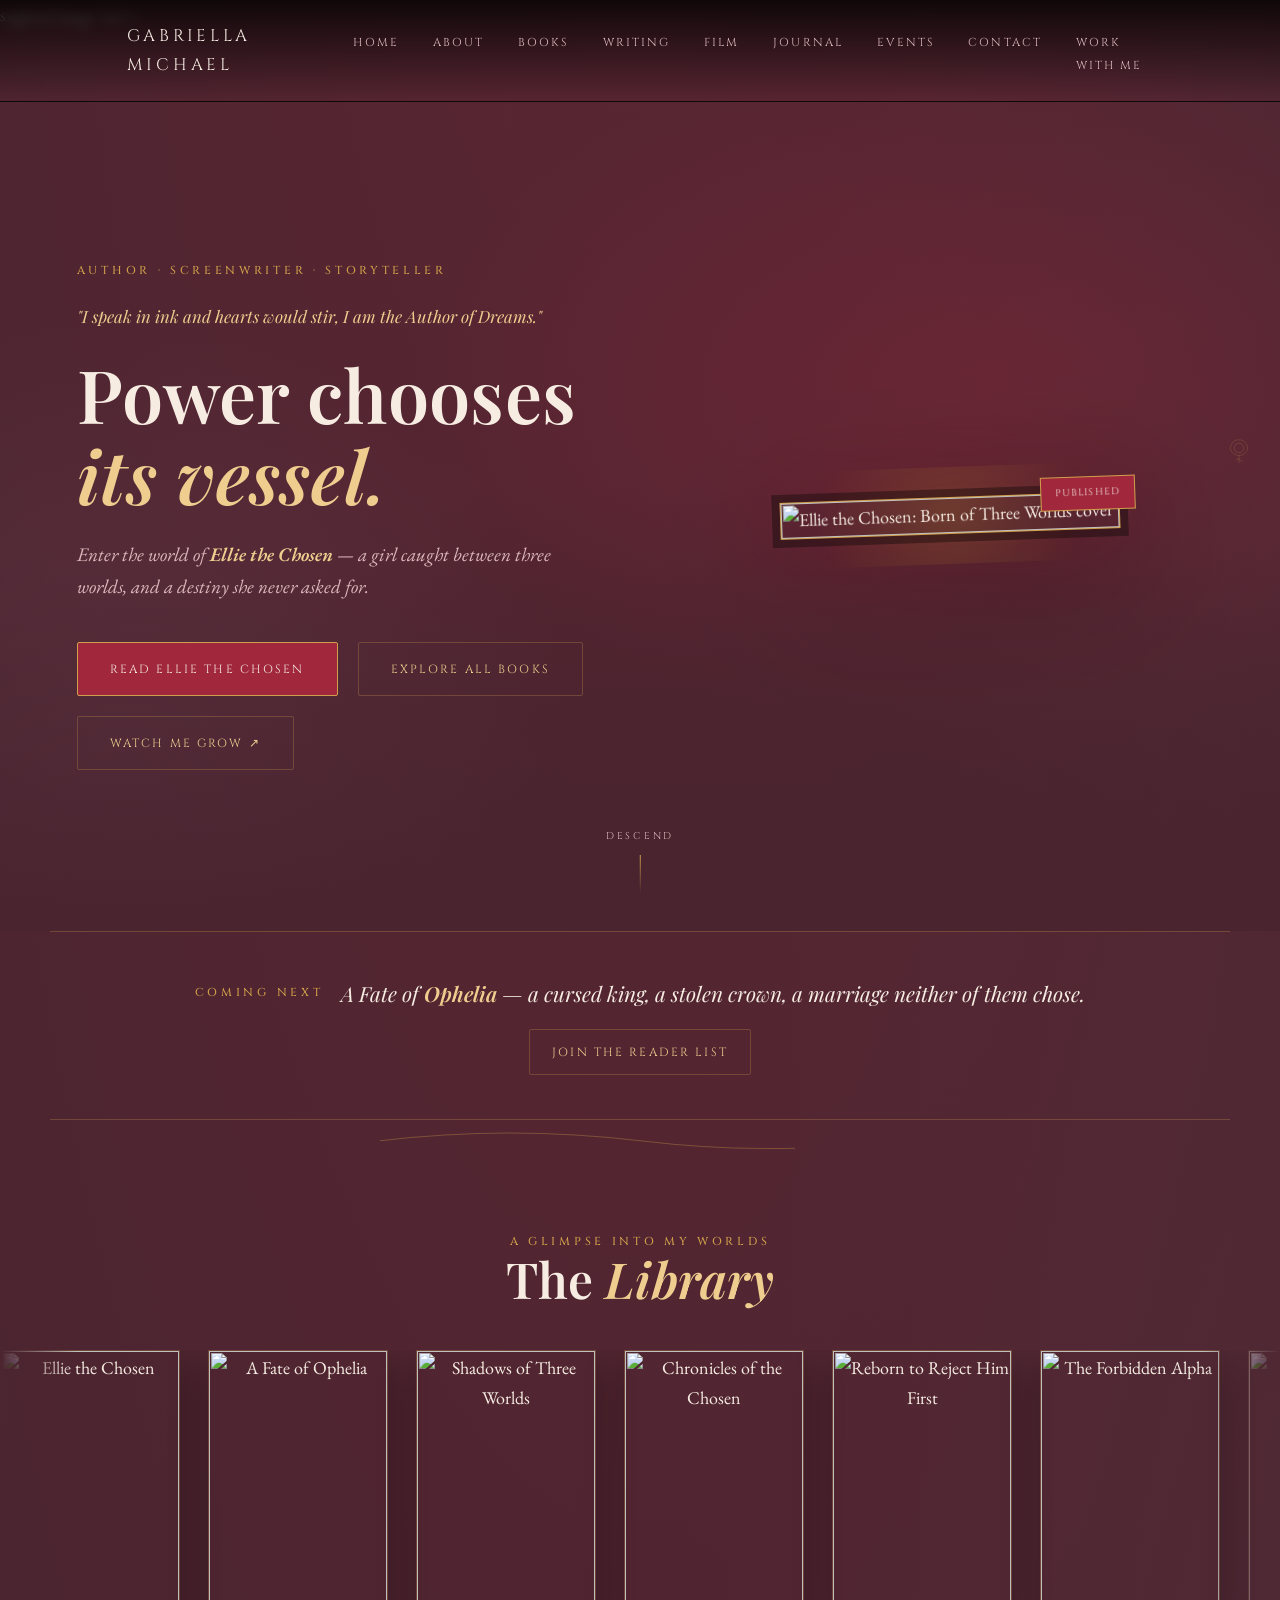
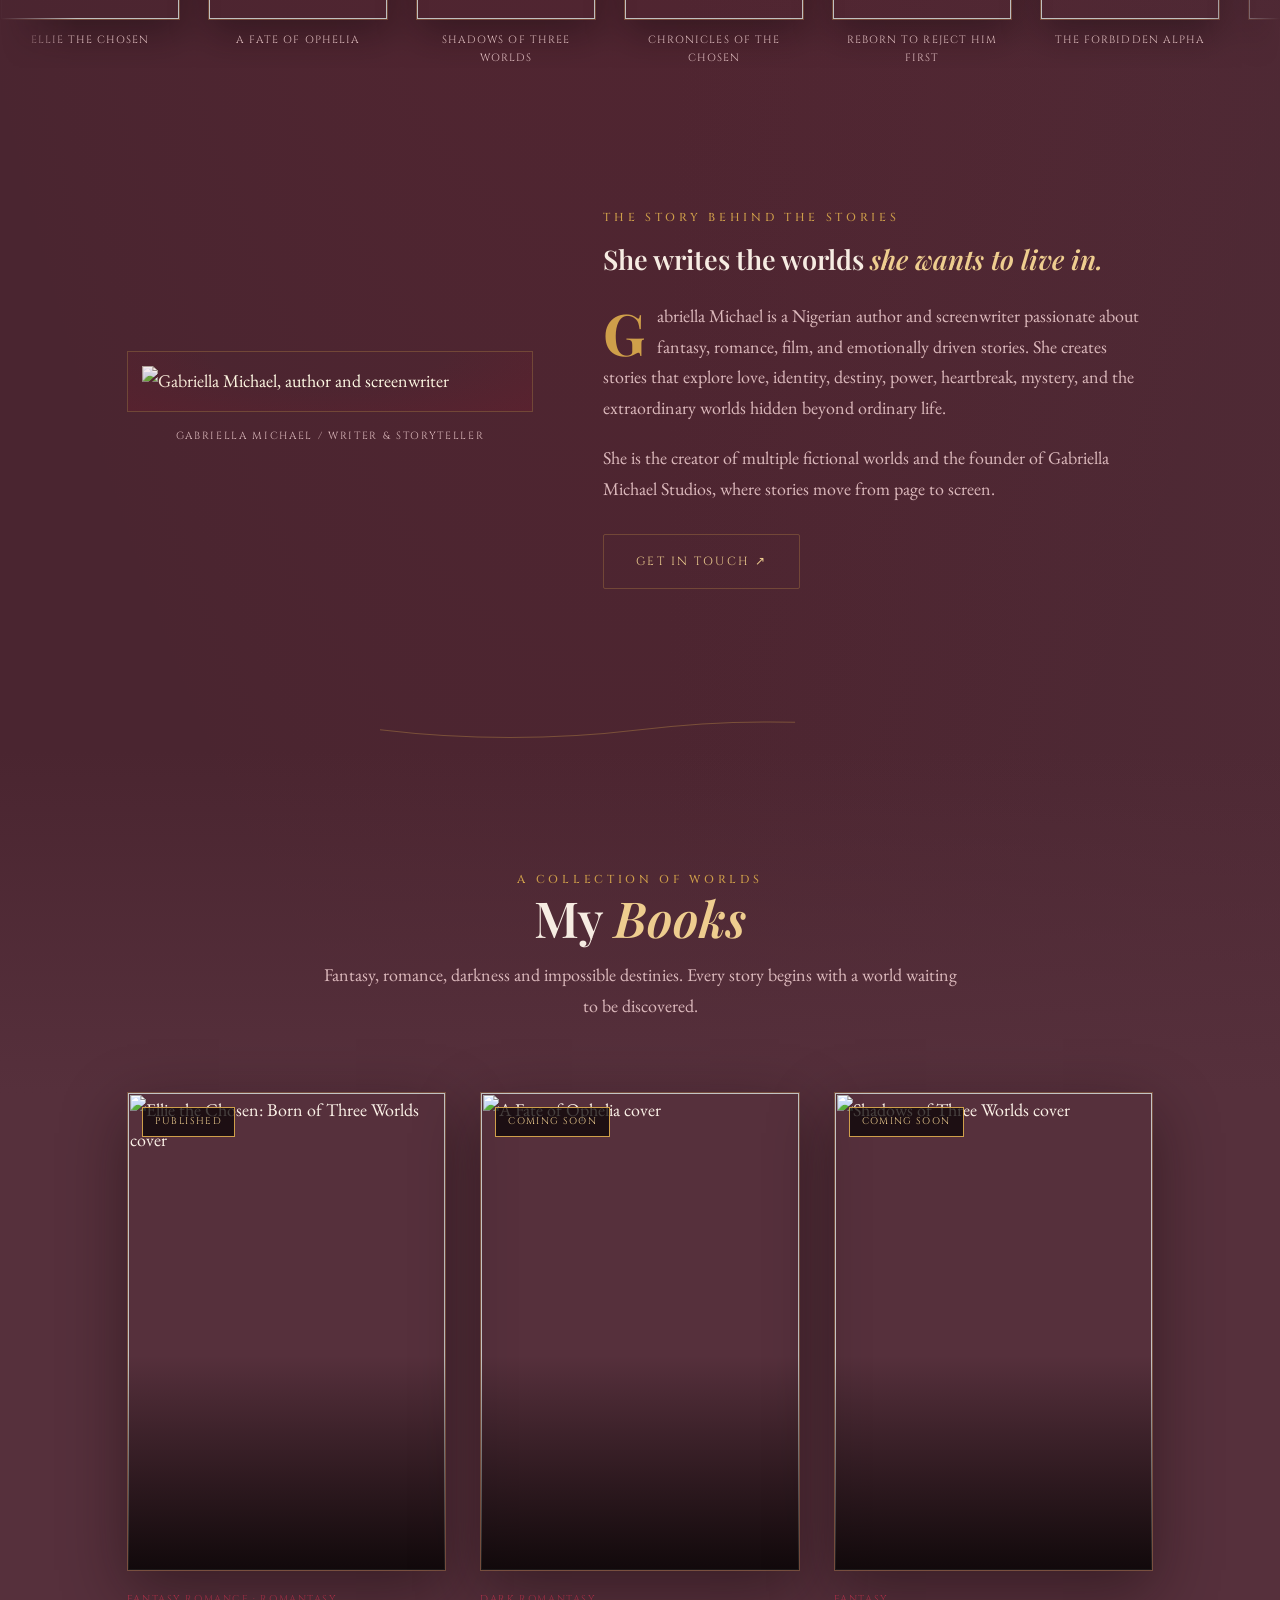
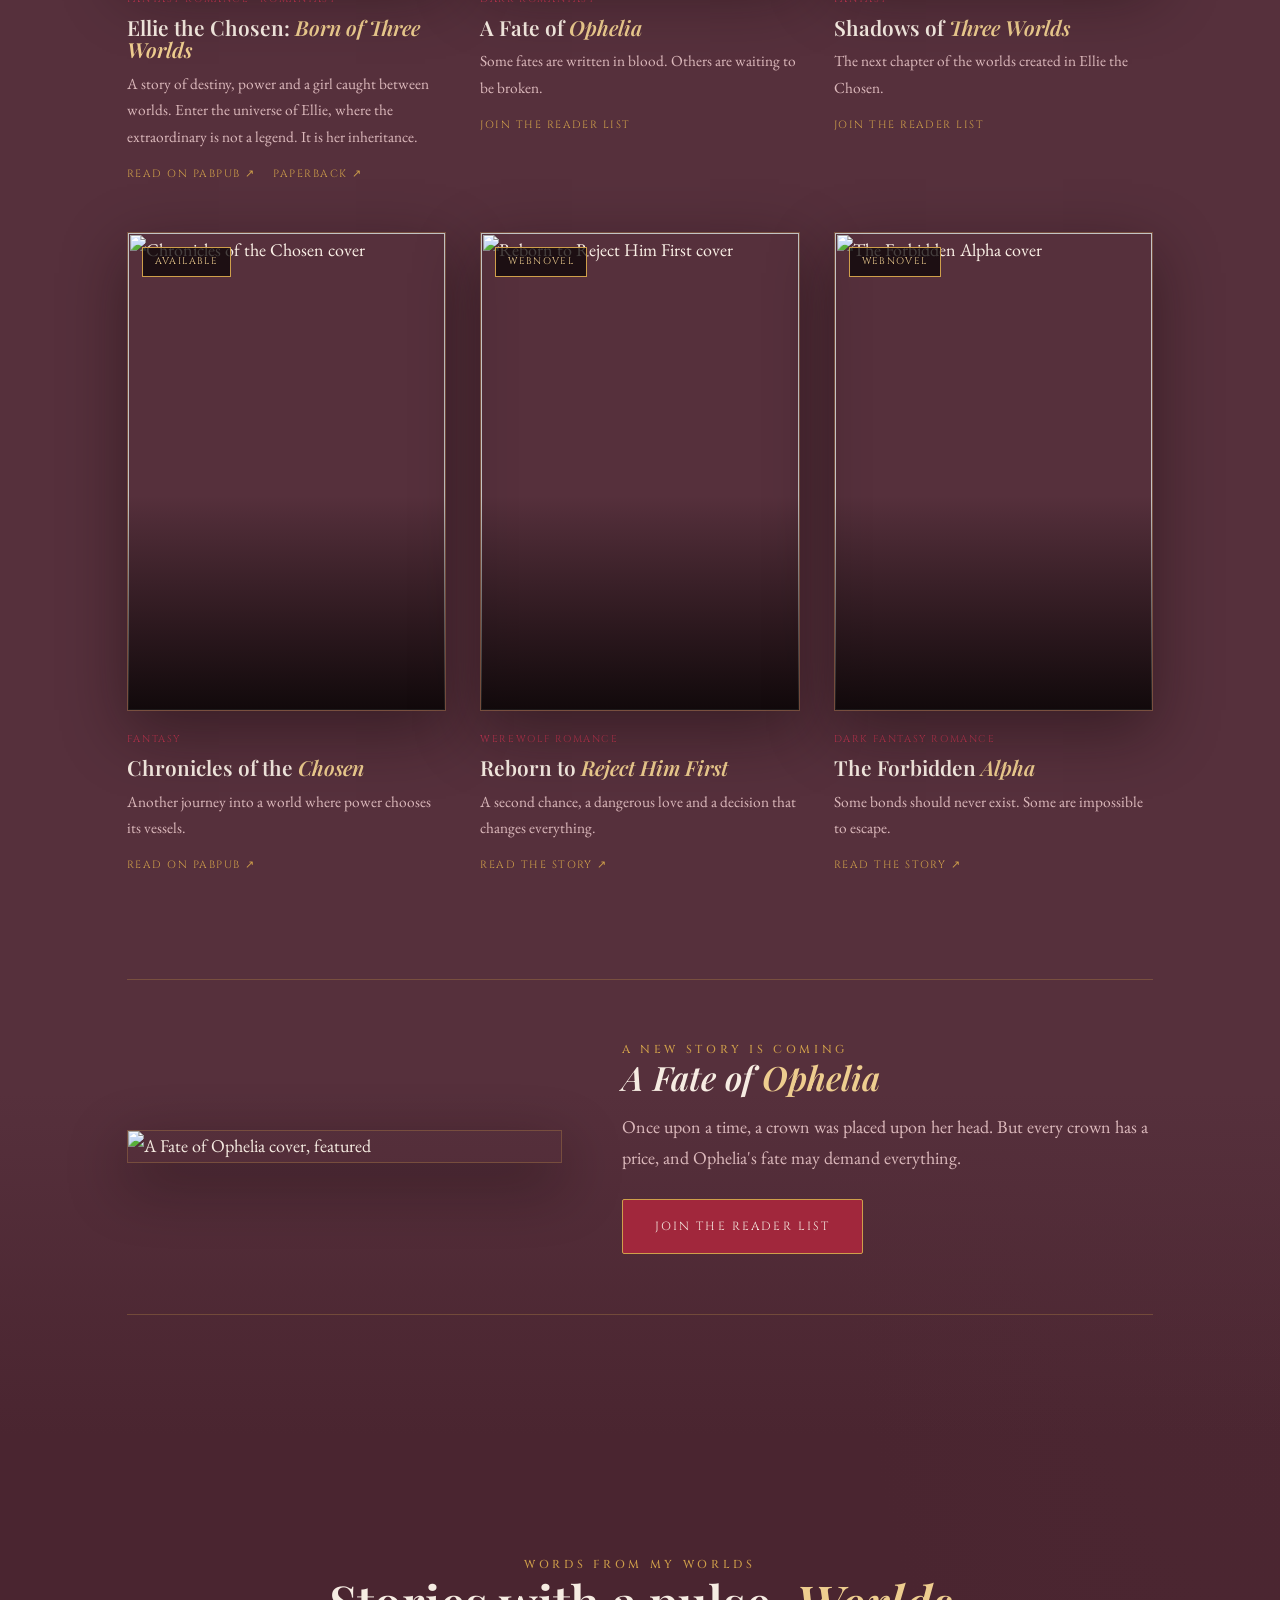
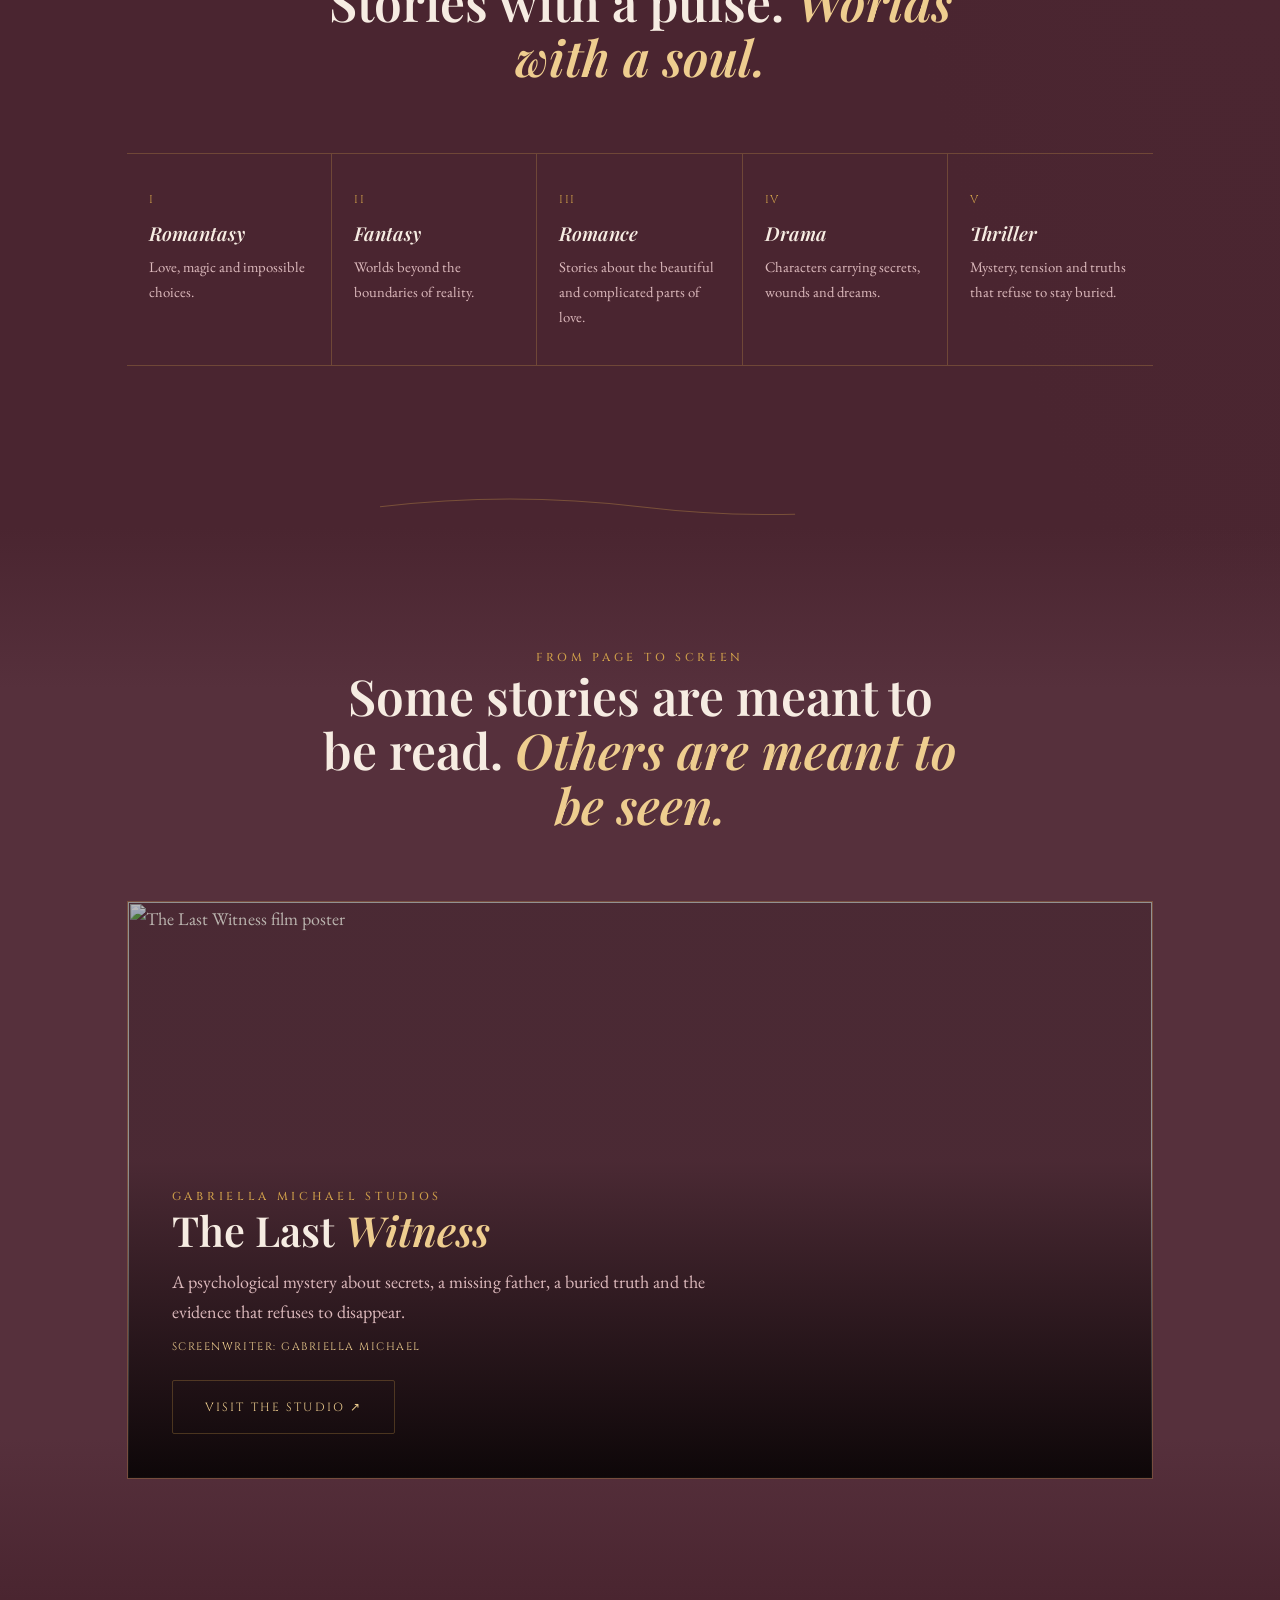
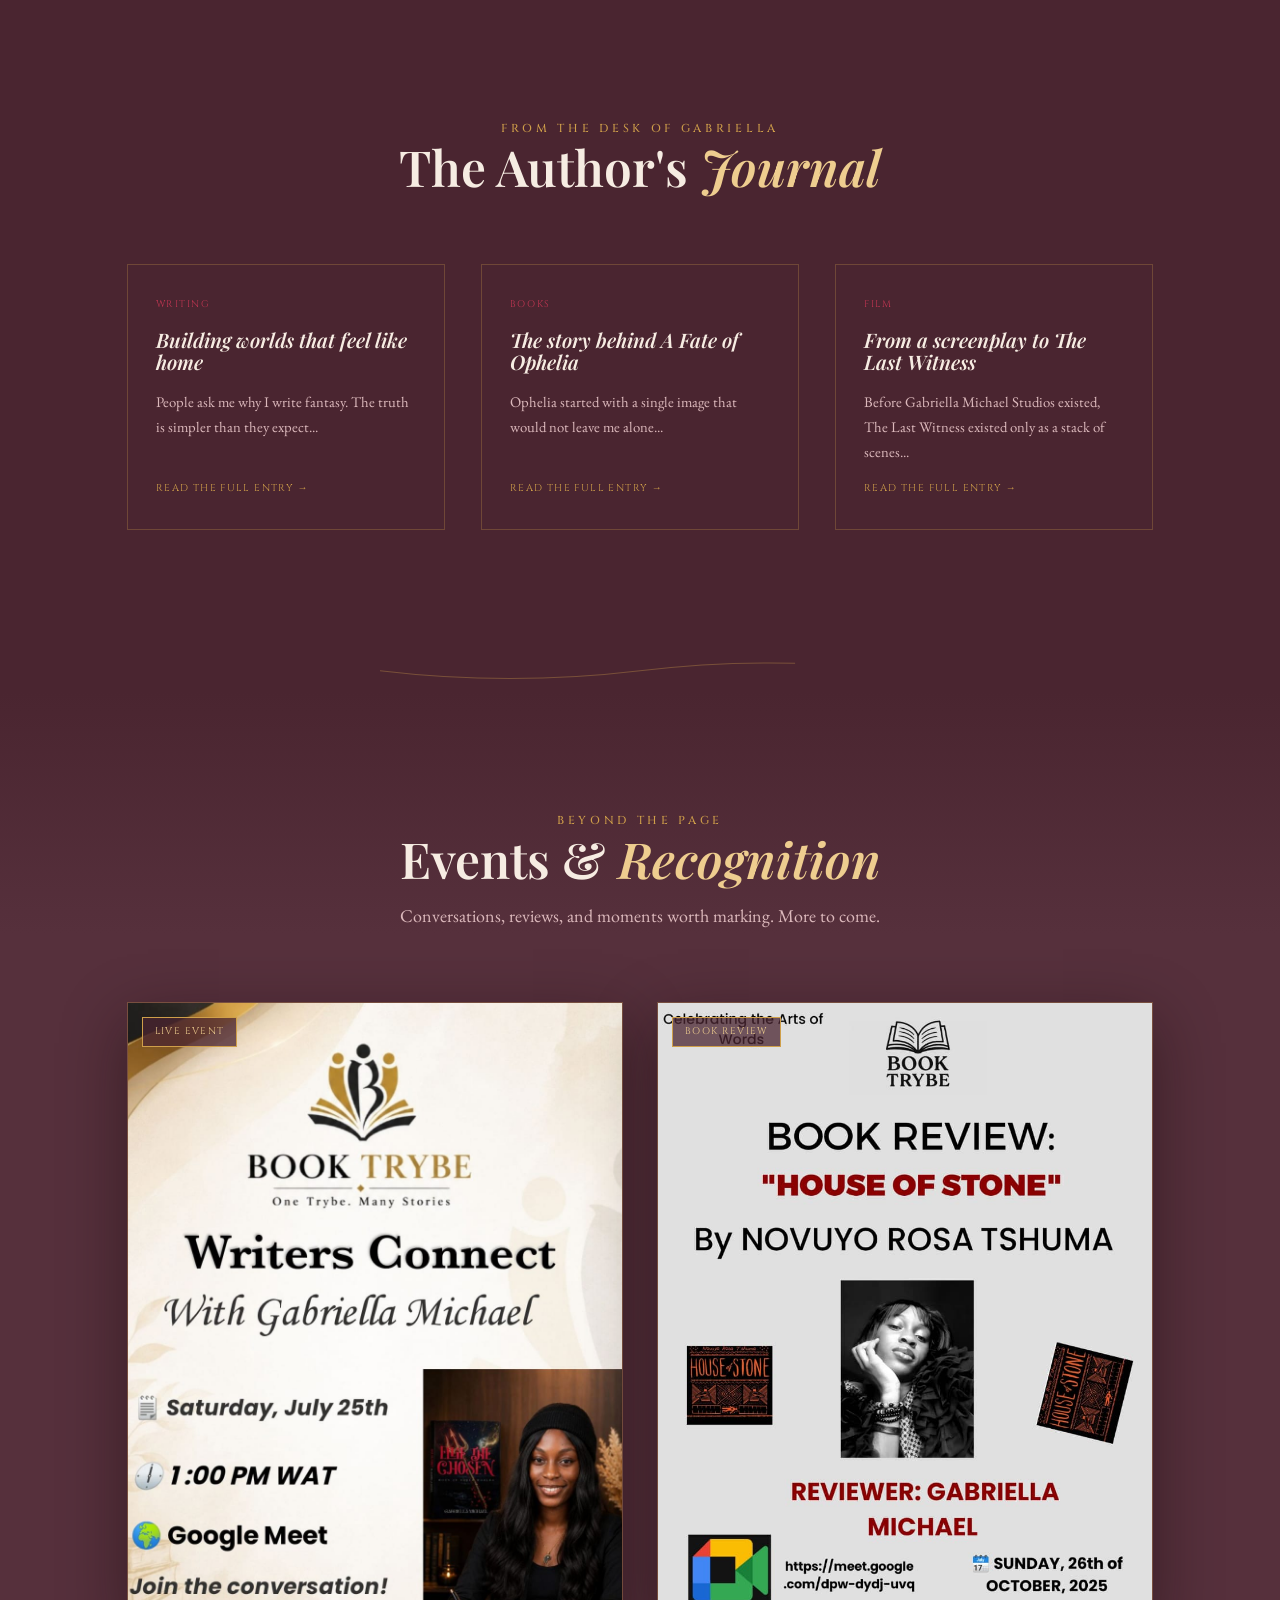
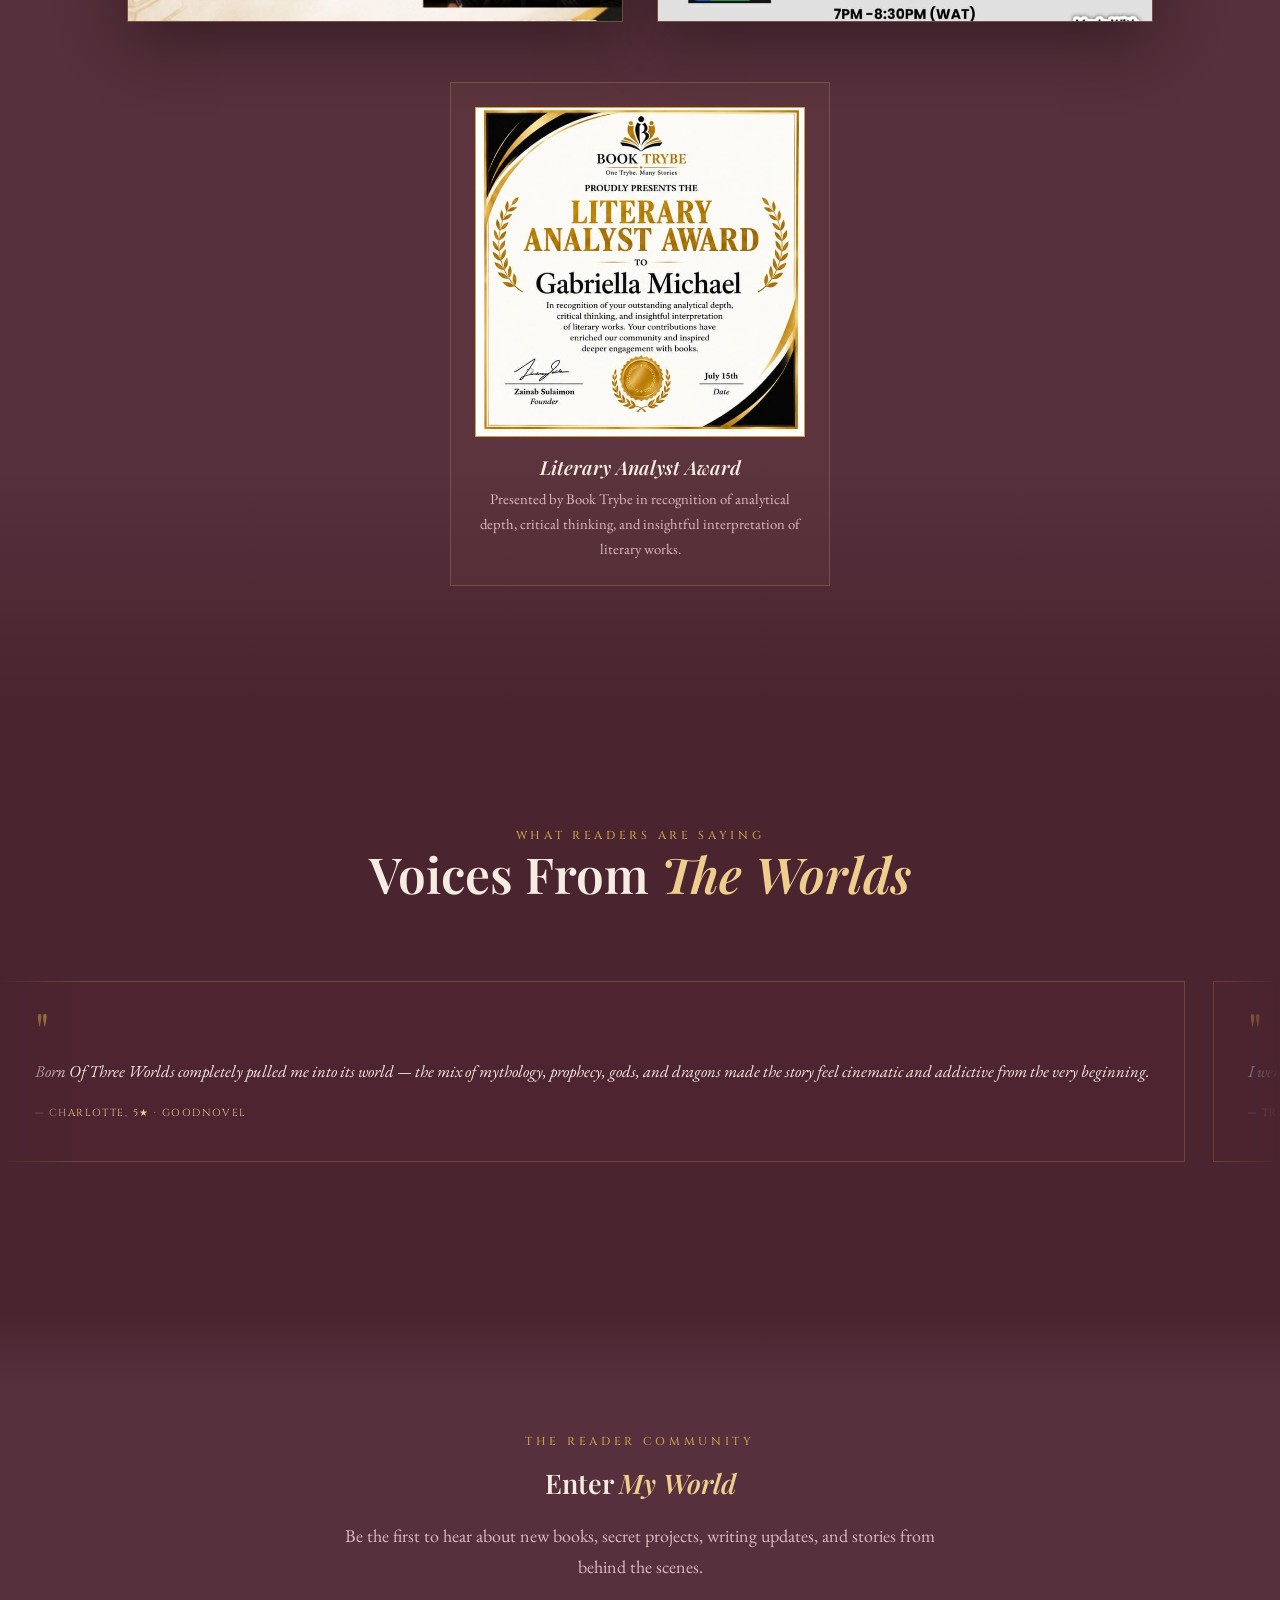
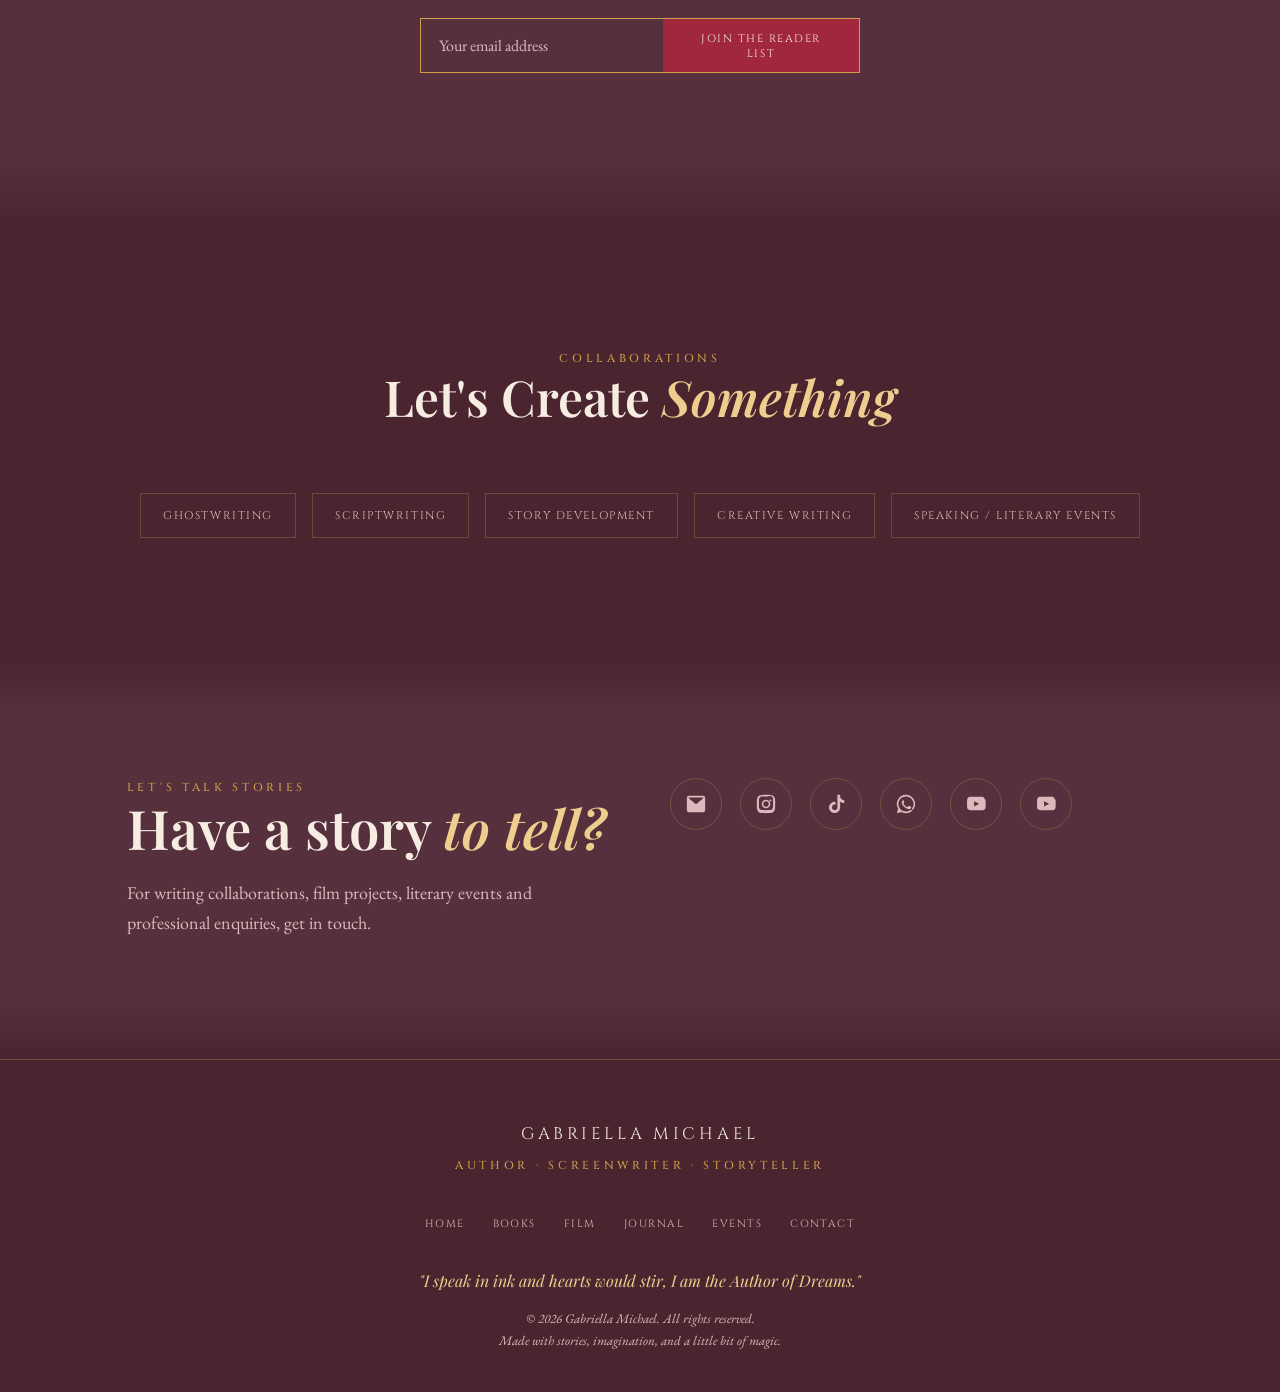
==== index.html @ 628e01da "Update index.html" ====
svghtml lang="en">
<head>
<meta charset="UTF-8">
<meta name="viewport" content="width=device-width, initial-scale=1.0">
<meta name="description" content="Official website of Gabriella Michael, author, screenwriter and storyteller.">
<title>Gabriella Michael | Author • Screenwriter • Storyteller</title>
<link rel="preconnect" href="https://fonts.googleapis.com">
<link rel="preconnect" href="https://fonts.gstatic.com" crossorigin>
<link href="https://fonts.googleapis.com/css2?family=Playfair+Display:ital,wght@0,500;0,600;0,700;1,500;1,600;1,700&family=Cinzel:wght@400;500;600&family=EB+Garamond:ital,wght@0,400;0,500;1,400&display=swap" rel="stylesheet">
<style>
  :root{
    --ink:#4a2530;
    --wine-deep:#56303c;
    --wine:#63394a;
    --blood:#a1273c;
    --blood-bright:#c23652;
    --gold:#cf9f4a;
    --gold-light:#eecd8f;
    --bone:#f6ece2;
    --bone-dim:#dcb9bc;
    --line: rgba(207,159,74,0.28);
    --shadow: 0 20px 60px rgba(20,8,12,0.45);
  }

  *{margin:0;padding:0;box-sizing:border-box;}

  html{scroll-behavior:smooth;}

  @media (prefers-reduced-motion: reduce){
    html{scroll-behavior:auto;}
    *{animation-duration:0.001ms !important; animation-iteration-count:1 !important; transition-duration:0.001ms !important;}
  }

  body{
    background:
      radial-gradient(ellipse 120% 60% at 50% -10%, rgba(161,39,60,0.22), transparent 60%),
      radial-gradient(ellipse 80% 50% at 100% 20%, rgba(86,48,60,0.4), transparent 60%),
      var(--ink);
    color:var(--bone);
    font-family:'EB Garamond', serif;
    font-size:18px;
    line-height:1.7;
    overflow-x:hidden;
  }

  ::selection{background:var(--blood); color:var(--bone);}

  a{color:inherit; text-decoration:none;}

  img{max-width:100%; display:block;}

  .eyebrow{
    font-family:'Cinzel', serif;
    font-size:0.72rem;
    letter-spacing:0.32em;
    text-transform:uppercase;
    color:var(--gold);
    font-weight:500;
  }

  h1,h2,h3{
    font-family:'Playfair Display', serif;
    font-weight:600;
    line-height:1.1;
    color:var(--bone);
  }

  em{
    font-style:italic;
    color:var(--gold-light);
    font-weight:600;
  }

  .container{
    max-width:1180px;
    margin:0 auto;
    padding:0 6vw;
  }

  a:focus-visible, button:focus-visible{
    outline:2px solid var(--gold-light);
    outline-offset:4px;
  }

  /* ---------- BLEEDING ROSE PROGRESS MARKER ---------- */
  .rose-marker{
    position:fixed;
    top:50%;
    right:24px;
    transform:translateY(-50%);
    width:34px;
    height:34px;
    z-index:200;
    pointer-events:none;
  }
  @media (max-width:768px){ .rose-marker{ right:12px; width:26px; height:26px; } }

  .rose-marker svg{ width:100%; height:100%; overflow:visible; }
  .rose-outline{ fill:none; stroke:var(--gold); stroke-width:1.1; opacity:0.55; }
  .rose-fill{
    fill:var(--blood-bright);
    clip-path: inset(100% 0 0 0);
    transition: clip-path 0.05s linear;
  }

  /* ---------- NAV ---------- */
  header{
    position:fixed; top:0; left:0; right:0; z-index:100;
    background:linear-gradient(to bottom, rgba(10,5,6,0.92), rgba(10,5,6,0));
    backdrop-filter:blur(6px);
    padding:22px 0;
    border-bottom:1px solid transparent;
    transition:border-color 0.4s ease, background 0.4s ease;
  }
  header.scrolled{
    background:rgba(10,5,6,0.88);
    border-bottom:1px solid var(--line);
  }
  nav{
    display:flex; align-items:center; justify-content:space-between;
    max-width:1180px; margin:0 auto; padding:0 6vw;
  }
  .brand{
    font-family:'Cinzel', serif;
    font-size:1.05rem;
    letter-spacing:0.22em;
    color:var(--bone);
  }
  .navlinks{ display:flex; gap:34px; list-style:none; }
  .navlinks a{
    font-family:'Cinzel', serif;
    font-size:0.72rem;
    letter-spacing:0.18em;
    text-transform:uppercase;
    color:var(--bone-dim);
    position:relative;
    padding-bottom:4px;
  }
  .navlinks a::after{
    content:'';
    position:absolute; left:0; bottom:0;
    width:0; height:1px; background:var(--gold);
    transition:width 0.35s ease;
  }
  .navlinks a:hover{ color:var(--gold-light); }
  .navlinks a:hover::after{ width:100%; }
  .navtoggle{ display:none; background:none; border:none; color:var(--gold); font-size:1.4rem; cursor:pointer; }

  @media (max-width:860px){
    .navlinks{
      position:fixed; top:0; right:0; height:100vh; width:min(78vw,320px);
      background:linear-gradient(160deg, var(--wine-deep), var(--ink));
      flex-direction:column; justify-content:center; gap:28px;
      padding:0 40px;
      transform:translateX(100%);
      transition:transform 0.45s cubic-bezier(.77,0,.18,1);
      border-left:1px solid var(--line);
    }
    .navlinks.open{ transform:translateX(0); }
    .navtoggle{ display:block; z-index:101; }
  }

  /* ---------- HERO (cinematic, book-led) ---------- */
  .hero{
    position:relative;
    min-height:100vh;
    display:flex; flex-direction:column; justify-content:center;
    padding:150px 6vw 80px;
    overflow:hidden;
  }
  .hero::before{
    content:'';
    position:absolute; inset:0; z-index:0;
    background:
      radial-gradient(ellipse 70% 60% at 78% 40%, rgba(161,39,60,0.28), transparent 65%),
      radial-gradient(ellipse 50% 70% at 10% 80%, rgba(99,57,74,0.5), transparent 70%),
      radial-gradient(ellipse 90% 50% at 50% 100%, rgba(58,30,38,0.55), transparent);
  }
  .hero::after{
    /* mist layer */
    content:'';
    position:absolute; left:0; right:0; bottom:0; height:40%; z-index:1;
    background:linear-gradient(to top, var(--ink), transparent);
    pointer-events:none;
  }
  .hero-grid{
    position:relative; z-index:2;
    max-width:1180px; margin:0 auto; width:100%;
    display:grid; grid-template-columns:1.05fr 0.95fr;
    align-items:center; gap:60px;
  }
  @media (max-width:960px){
    .hero-grid{ grid-template-columns:1fr; text-align:center; gap:44px; }
    .hero-cover-wrap{ order:-1; }
  }
  .hero-copy .eyebrow{ display:block; margin-bottom:22px; }
  .hero-copy h1{
    font-size:clamp(2.6rem, 6vw, 4.6rem);
    letter-spacing:0.005em;
    margin-bottom:24px;
  }
  .hero-line{
    font-family:'EB Garamond', serif;
    font-style:italic;
    color:var(--bone-dim);
    font-size:1.2rem;
    margin:0 0 38px;
    max-width:480px;
  }
  @media (max-width:960px){ .hero-line{ margin:0 auto 38px; } }
  .hero-ctas{ display:flex; gap:20px; flex-wrap:wrap; }
  @media (max-width:960px){ .hero-ctas{ justify-content:center; } }

  .credibility-bar{
    position:relative; z-index:2;
    display:flex; gap:14px; align-items:center; flex-wrap:wrap;
    margin-bottom:34px;
  }
  .cred-pill{
    font-family:'Cinzel', serif; font-size:0.64rem; letter-spacing:0.14em; text-transform:uppercase;
    color:var(--gold-light);
    border:1px solid var(--line);
    padding:8px 16px;
    background:rgba(140,20,40,0.08);
  }

  .hero-cover-wrap{
    position:relative; z-index:2;
    display:flex; justify-content:center;
  }
  .hero-cover{
    position:relative;
    width:min(340px, 70vw);
    transform:rotate(-2deg);
    filter:drop-shadow(0 40px 70px rgba(0,0,0,0.65));
  }
  .hero-cover img{
    width:100%; border:1px solid var(--gold);
    box-shadow:0 0 0 8px rgba(10,5,6,0.4), 0 0 80px rgba(140,20,40,0.35);
  }
  .hero-cover::before{
    content:'';
    position:absolute; inset:-30px;
    background:radial-gradient(circle, rgba(201,162,39,0.18), transparent 65%);
    z-index:-1;
  }
  .hero-cover-tag{
    position:absolute; top:-16px; right:-16px;
    background:var(--blood);
    border:1px solid var(--gold);
    color:var(--bone);
    font-family:'Cinzel',serif; font-size:0.6rem; letter-spacing:0.12em; text-transform:uppercase;
    padding:8px 14px;
  }

  .btn{
    display:inline-flex; align-items:center; gap:10px;
    font-family:'Cinzel', serif;
    font-size:0.74rem;
    letter-spacing:0.18em;
    text-transform:uppercase;
    padding:16px 32px;
    border-radius:2px;
    position:relative;
    transition:transform 0.3s ease, box-shadow 0.3s ease;
  }
  .btn-seal{
    background:var(--blood);
    color:var(--bone);
    border:1px solid var(--gold);
    box-shadow:0 0 0 0 rgba(201,162,39,0);
  }
  .btn-seal:hover{
    transform:translateY(-2px);
    box-shadow:0 10px 30px rgba(140,20,40,0.5), 0 0 0 1px var(--gold-light);
  }
  .btn-ghost{
    background:transparent;
    color:var(--gold-light);
    border:1px solid var(--line);
  }
  .btn-ghost:hover{
    border-color:var(--gold);
    background:rgba(201,162,39,0.06);
    transform:translateY(-2px);
  }

  .scroll-cue{
    position:absolute; bottom:38px; left:50%; transform:translateX(-50%);
    display:flex; flex-direction:column; align-items:center; gap:10px;
    font-family:'Cinzel',serif; font-size:0.62rem; letter-spacing:0.28em;
    color:var(--bone-dim); text-transform:uppercase;
    z-index:2;
  }
  .scroll-cue .stem{
    width:1px; height:38px;
    background:linear-gradient(to bottom, var(--gold), transparent);
    animation:driploop 2.6s ease-in-out infinite;
  }
  @keyframes driploop{
    0%,100%{ transform:scaleY(1); opacity:0.7;}
    50%{ transform:scaleY(0.6); opacity:1;}
  }

  /* ---------- THORN DIVIDER ---------- */
  .thorn-divider{
    display:flex; align-items:center; justify-content:center;
    padding:0;
    margin: 0 auto;
    max-width:520px;
  }
  .thorn-divider svg{
    width:100%; height:auto;
    stroke:var(--gold);
    fill:none;
    stroke-width:1;
    opacity:0.35;
  }
  .thorn-divider .vine{
    stroke-dasharray:400;
    stroke-dashoffset:400;
    transition:stroke-dashoffset 1.4s ease;
  }
  .thorn-divider.revealed .vine{ stroke-dashoffset:0; }

  /* ---------- SECTION SCAFFOLD ---------- */
  section{ position:relative; padding:120px 0; }
  .section-alt{
    background:linear-gradient(180deg, transparent, var(--wine-deep) 15%, var(--wine-deep) 85%, transparent);
  }
  .section-head{ text-align:center; max-width:640px; margin:0 auto 70px; }
  .section-head .eyebrow{ margin-bottom:18px; }
  .section-head h2{ font-size:clamp(2.1rem, 4.4vw, 3.1rem); }

  .reveal{
    opacity:0; transform:translateY(28px);
    transition:opacity 0.9s ease, transform 0.9s ease;
  }
  .reveal.in{ opacity:1; transform:translateY(0); }

  /* ---------- ABOUT ---------- */
  .about-grid{
    display:grid; grid-template-columns: 0.85fr 1.15fr; gap:70px; align-items:center;
  }
  @media (max-width:860px){ .about-grid{ grid-template-columns:1fr; gap:40px; } }
  .about-portrait{
    position:relative;
    border:1px solid var(--line);
    padding:14px;
  }
  .about-portrait img{ filter:sepia(0.18) saturate(1.05) contrast(1.05); }
  .about-portrait::after{
    content:'';
    position:absolute; inset:0;
    background:radial-gradient(ellipse at 50% 0%, transparent 40%, rgba(140,20,40,0.18));
    pointer-events:none;
  }
  .about-caption{
    font-family:'Cinzel', serif; font-size:0.65rem; letter-spacing:0.16em;
    color:var(--bone-dim); text-transform:uppercase; margin-top:16px; text-align:center;
  }
  .about-copy p{ margin-bottom:20px; color:var(--bone-dim); }
  .about-copy p:first-of-type::first-letter{
    font-family:'Playfair Display', serif;
    font-size:3.6rem; float:left; line-height:0.8; padding:8px 12px 0 0;
    color:var(--gold); font-weight:700;
  }
  .about-copy .cta-row{ margin-top:30px; }

  /* ---------- BOOKS ---------- */
  .books-grid{
    display:grid; grid-template-columns:repeat(3, 1fr); gap:44px 34px;
  }
  @media (max-width:920px){ .books-grid{ grid-template-columns:repeat(2,1fr); } }
  @media (max-width:600px){ .books-grid{ grid-template-columns:1fr; } }

  .book-card{
    position:relative;
    display:flex; flex-direction:column;
  }
  .book-cover{
    position:relative;
    aspect-ratio:2/3;
    overflow:hidden;
    border:1px solid var(--line);
    box-shadow:var(--shadow);
  }
  .book-cover img{
    width:100%; height:100%; object-fit:cover;
    transition:transform 0.7s ease, filter 0.7s ease;
    filter:saturate(0.95) contrast(1.05);
  }
  .book-card:hover .book-cover img{ transform:scale(1.06); filter:saturate(1.1) contrast(1.1); }
  .book-cover::before{
    content:'';
    position:absolute; inset:0;
    background:linear-gradient(180deg, rgba(10,5,6,0) 55%, rgba(10,5,6,0.9));
    z-index:1;
  }
  .book-tag{
    position:absolute; top:14px; left:14px; z-index:2;
    font-family:'Cinzel', serif; font-size:0.6rem; letter-spacing:0.14em;
    text-transform:uppercase;
    padding:6px 12px;
    background:rgba(10,5,6,0.75);
    border:1px solid var(--gold);
    color:var(--gold-light);
  }
  .book-meta{ padding-top:20px; }
  .book-meta .genre{
    font-family:'Cinzel', serif; font-size:0.62rem; letter-spacing:0.16em;
    color:var(--blood-bright); text-transform:uppercase; margin-bottom:8px; display:block;
  }
  .book-meta h3{ font-size:1.3rem; margin-bottom:10px; }
  .book-meta p{ color:var(--bone-dim); font-size:0.96rem; margin-bottom:16px; }
  .book-links{ display:flex; gap:18px; flex-wrap:wrap; }
  .book-links a{
    font-family:'Cinzel', serif; font-size:0.66rem; letter-spacing:0.14em;
    text-transform:uppercase; color:var(--gold);
    border-bottom:1px solid transparent;
    padding-bottom:3px;
  }
  .book-links a:hover{ border-color:var(--gold); color:var(--gold-light); }

  .featured-strip{
    margin-top:100px;
    display:grid; grid-template-columns:0.9fr 1.1fr; gap:60px; align-items:center;
    border-top:1px solid var(--line); border-bottom:1px solid var(--line);
    padding:60px 0;
  }
  @media (max-width:860px){ .featured-strip{ grid-template-columns:1fr; gap:34px; } }
  .featured-strip img{ border:1px solid var(--line); box-shadow:var(--shadow); }
  .featured-copy .eyebrow{ margin-bottom:16px; }
  .featured-copy h3{ font-size:2.1rem; margin-bottom:16px; font-style:italic; }
  .featured-copy p{ color:var(--bone-dim); margin-bottom:26px; }

  /* ---------- GENRES / WRITING ---------- */
  .genre-list{
    display:grid; grid-template-columns:repeat(5,1fr); gap:0;
    border-top:1px solid var(--line);
  }
  @media (max-width:920px){ .genre-list{ grid-template-columns:repeat(2,1fr);} }
  @media (max-width:560px){ .genre-list{ grid-template-columns:1fr;} }
  .genre-item{
    padding:36px 22px;
    border-right:1px solid var(--line);
    border-bottom:1px solid var(--line);
    transition:background 0.4s ease;
  }
  .genre-list .genre-item:last-child{ border-right:none; }
  .genre-item:hover{ background:rgba(140,20,40,0.09); }
  .genre-num{ font-family:'Cinzel',serif; color:var(--gold); font-size:0.7rem; letter-spacing:0.14em; margin-bottom:14px; display:block;}
  .genre-item h3{ font-size:1.2rem; margin-bottom:10px; font-style:italic; }
  .genre-item p{ color:var(--bone-dim); font-size:0.92rem; }

  /* ---------- FILM ---------- */
  .film-wrap{
    position:relative;
    border:1px solid var(--line);
    overflow:hidden;
  }
  .film-media{ position:relative; aspect-ratio:16/9; overflow:hidden; }
  .film-media img{ width:100%; height:100%; object-fit:cover; filter:grayscale(0.3) contrast(1.1) brightness(0.85); }
  .film-media::after{
    content:'';
    position:absolute; inset:0;
    background:linear-gradient(0deg, rgba(10,5,6,0.95), rgba(10,5,6,0.15) 55%);
  }
  .film-overlay{
    position:absolute; left:0; right:0; bottom:0; padding:44px;
    z-index:2;
  }
  .film-overlay .eyebrow{ margin-bottom:14px; }
  .film-overlay h3{ font-size:clamp(1.7rem,3.4vw,2.6rem); margin-bottom:14px; }
  .film-overlay p{ color:var(--bone-dim); max-width:560px; margin-bottom:10px; }
  .film-role{ font-family:'Cinzel',serif; font-size:0.68rem; letter-spacing:0.14em; color:var(--gold-light); text-transform:uppercase; margin-bottom:24px; display:block;}

  /* ---------- JOURNAL ---------- */
  .journal-grid{ display:grid; grid-template-columns:repeat(3,1fr); gap:36px; }
  @media (max-width:860px){ .journal-grid{ grid-template-columns:1fr; } }
  .journal-card{
    border:1px solid var(--line);
    padding:32px 28px;
    min-height:220px;
    display:flex; flex-direction:column; justify-content:space-between;
    transition:border-color 0.35s ease, background 0.35s ease;
  }
  .journal-card:hover{ border-color:var(--gold); background:rgba(201,162,39,0.04); }
  .journal-card .genre{ font-family:'Cinzel',serif; font-size:0.6rem; letter-spacing:0.16em; color:var(--blood-bright); text-transform:uppercase; }
  .journal-card h3{ font-size:1.25rem; margin:16px 0; font-style:italic; }
  .journal-status{ font-family:'Cinzel',serif; font-size:0.62rem; letter-spacing:0.14em; color:var(--bone-dim); text-transform:uppercase; }

  /* ---------- QUOTES ---------- */
  .quote-card{
    scroll-snap-align:start;
    min-width:min(420px,84vw);
    border:1px solid var(--line);
    padding:38px 34px;
    background:rgba(140,20,40,0.05);
  }
  .quote-mark{ font-family:'Playfair Display',serif; font-size:3rem; color:var(--gold); line-height:0.4; display:block; margin-bottom:18px; }
  .quote-card p{ font-style:italic; color:var(--bone); margin-bottom:20px; font-size:1.05rem; }
  .quote-source{ font-family:'Cinzel',serif; font-size:0.64rem; letter-spacing:0.14em; text-transform:uppercase; color:var(--gold-light); }

  /* ---------- JOURNAL MODAL ---------- */
  .journal-card{ cursor:pointer; text-align:left; }
  .journal-excerpt{ color:var(--bone-dim); font-size:0.92rem; margin-top:10px; }
  .journal-read{ font-family:'Cinzel',serif; font-size:0.62rem; letter-spacing:0.14em; color:var(--gold); text-transform:uppercase; margin-top:16px; display:inline-block; }

  .modal-overlay{
    position:fixed; inset:0; z-index:300;
    background:rgba(10,5,6,0.88);
    backdrop-filter:blur(4px);
    display:none;
    align-items:flex-start;
    justify-content:center;
    overflow-y:auto;
    padding:80px 6vw;
  }
  .modal-overlay.open{ display:flex; }
  .modal-box{
    background:var(--wine-deep);
    border:1px solid var(--gold);
    max-width:720px; width:100%;
    padding:50px 44px;
    position:relative;
    box-shadow:var(--shadow);
  }
  @media (max-width:600px){ .modal-box{ padding:40px 26px; } }
  .modal-close{
    position:absolute; top:20px; right:20px;
    background:none; border:1px solid var(--line); color:var(--gold-light);
    width:34px; height:34px; cursor:pointer; font-size:1.1rem;
    border-radius:50%;
  }
  .modal-close:hover{ border-color:var(--gold); }
  .modal-box h3{ font-size:1.9rem; margin:10px 0 20px; font-style:italic; }
  .modal-box p{ color:var(--bone-dim); margin-bottom:18px; }

  /* ---------- MARQUEE (books + quotes auto-scroll) ---------- */
  .marquee-wrap{
    overflow:hidden;
    position:relative;
    -webkit-mask-image: linear-gradient(90deg, transparent, #000 6%, #000 94%, transparent);
    mask-image: linear-gradient(90deg, transparent, #000 6%, #000 94%, transparent);
  }
  .marquee-track{
    display:flex;
    width:max-content;
    gap:28px;
    animation: marquee-scroll 42s linear infinite;
  }
  .marquee-wrap:hover .marquee-track,
  .marquee-wrap:focus-within .marquee-track{ animation-play-state:paused; }
  @keyframes marquee-scroll{
    from{ transform:translateX(0); }
    to{ transform:translateX(-50%); }
  }
  .quotes-track.marquee-track{ animation-duration:55s; padding:10px 0 30px; }

  /* Book poster (mini slide) */
  .book-poster{
    width:180px; flex:0 0 auto;
    text-align:center;
  }
  .book-poster .poster-frame{
    aspect-ratio:2/3;
    overflow:hidden;
    border:1px solid var(--line);
    box-shadow:0 14px 34px rgba(20,8,12,0.4);
    margin-bottom:12px;
  }
  .book-poster .poster-frame img{ width:100%; height:100%; object-fit:cover; }
  .book-poster span{
    font-family:'Cinzel',serif; font-size:0.66rem; letter-spacing:0.1em;
    color:var(--bone-dim); text-transform:uppercase;
  }

  /* ---------- SOCIAL ICONS ---------- */
  .social-icons{
    display:flex; gap:18px; flex-wrap:wrap;
  }
  @media (max-width:860px){ .social-icons{ justify-content:center; } }
  .social-icons a{
    width:52px; height:52px;
    display:flex; align-items:center; justify-content:center;
    border:1px solid var(--line);
    border-radius:50%;
    color:var(--bone-dim);
    transition:all 0.3s ease;
  }
  .social-icons a:hover{
    border-color:var(--gold);
    color:var(--gold-light);
    background:rgba(207,159,74,0.08);
    transform:translateY(-3px);
  }
  .social-icons svg{ width:22px; height:22px; fill:currentColor; }

  /* ---------- EVENTS & AWARDS ---------- */
  .events-grid{
    display:grid; grid-template-columns:repeat(2, 1fr); gap:34px; margin-bottom:60px;
  }
  @media (max-width:820px){ .events-grid{ grid-template-columns:1fr; } }
  .event-card{
    position:relative;
    border:1px solid var(--line);
    overflow:hidden;
    box-shadow:var(--shadow);
  }
  .event-card img{
    width:100%; aspect-ratio:4/5; object-fit:cover;
    display:block;
    transition:transform 0.6s ease;
  }
  .event-card:hover img{ transform:scale(1.04); }
  .event-tag{
    position:absolute; top:14px; left:14px; z-index:2;
    font-family:'Cinzel', serif; font-size:0.6rem; letter-spacing:0.14em;
    text-transform:uppercase;
    padding:6px 12px;
    background:rgba(74,37,48,0.75);
    border:1px solid var(--gold);
    color:var(--gold-light);
  }

  .awards-row{
    display:flex; justify-content:center;
  }
  .award-card{
    max-width:380px;
    text-align:center;
    border:1px solid var(--line);
    padding:24px;
    background:rgba(207,159,74,0.04);
  }
  .award-card img{
    width:100%;
    border:1px solid var(--gold);
    margin-bottom:20px;
  }
  .award-card h3{ font-size:1.2rem; margin-bottom:8px; font-style:italic; }
  .award-card p{ color:var(--bone-dim); font-size:0.92rem; }

  /* ---------- NEWSLETTER ---------- */
  .newsletter{
    text-align:center;
    max-width:640px; margin:0 auto;
  }
  .newsletter p{ color:var(--bone-dim); margin-bottom:36px; }
  .newsletter-form{
    display:flex; gap:0; max-width:440px; margin:0 auto;
    border:1px solid var(--gold);
  }
  .newsletter-form input{
    flex:1; background:transparent; border:none; padding:16px 18px;
    color:var(--bone); font-family:'EB Garamond', serif; font-size:1rem;
  }
  .newsletter-form input::placeholder{ color:var(--bone-dim); }
  .newsletter-form input:focus{ outline:none; }
  .newsletter-form button{
    background:var(--blood); color:var(--bone); border:none;
    font-family:'Cinzel',serif; font-size:0.68rem; letter-spacing:0.14em; text-transform:uppercase;
    padding:0 26px; cursor:pointer; transition:background 0.3s ease;
  }
  .newsletter-form button:hover{ background:var(--blood-bright); }
  .newsletter-note{ margin-top:16px; font-size:0.85rem; color:var(--bone-dim); font-style:italic; }

  /* ---------- COLLABORATIONS ---------- */
  .collab-tags{ display:flex; flex-wrap:wrap; gap:16px; justify-content:center; margin-top:10px; }
  .collab-tag{
    font-family:'Cinzel',serif; font-size:0.7rem; letter-spacing:0.14em; text-transform:uppercase;
    border:1px solid var(--line); padding:12px 22px; color:var(--bone-dim);
    transition:all 0.3s ease;
  }
  .collab-tag:hover{ border-color:var(--gold); color:var(--gold-light); }

  /* ---------- CONTACT ---------- */
  .contact-grid{
    display:grid; grid-template-columns:1fr 1fr; gap:60px; align-items:start;
  }
  @media (max-width:860px){ .contact-grid{ grid-template-columns:1fr; gap:40px; text-align:center;} }
  .contact-grid h2{ font-size:clamp(2.2rem,4.6vw,3.4rem); margin-bottom:20px; }
  .contact-grid > div:first-child p{ color:var(--bone-dim); }
  .social-list{ display:flex; flex-direction:column; gap:18px; }
  @media (max-width:860px){ .social-list{ align-items:center; } }
  .social-list a{
    font-family:'Cinzel',serif; font-size:0.85rem; letter-spacing:0.1em;
    display:flex; align-items:center; gap:14px;
    color:var(--bone-dim);
    transition:color 0.3s ease;
  }
  .social-list a:hover{ color:var(--gold-light); }
  .social-list a .dot{ width:6px; height:6px; border-radius:50%; background:var(--blood-bright); }

  /* ---------- FOOTER ---------- */
  footer{
    border-top:1px solid var(--line);
    padding:60px 0 40px;
    text-align:center;
  }
  footer .brand{ display:block; margin-bottom:8px; }
  footer .eyebrow{ display:block; margin-bottom:30px; }
  .footer-links{ display:flex; gap:28px; justify-content:center; list-style:none; margin-bottom:30px; flex-wrap:wrap; }
  .footer-links a{ font-family:'Cinzel',serif; font-size:0.66rem; letter-spacing:0.14em; text-transform:uppercase; color:var(--bone-dim); }
  .footer-links a:hover{ color:var(--gold-light); }
  .footer-fine{ font-size:0.82rem; color:var(--bone-dim); font-style:italic; }

</style>
</head>
<body>

<div class="rose-marker" aria-hidden="true">
  <svg viewBox="0 0 100 100">
    <g class="rose-outline">
      <path d="M50 20 C 35 20, 25 32, 25 45 C 25 58, 38 66, 50 66 C 62 66, 75 58, 75 45 C 75 32, 65 20, 50 20 Z"/>
      <path d="M50 30 C 42 30, 36 37, 36 45 C 36 53, 43 58, 50 58 C 57 58, 64 53, 64 45 C 64 37, 58 30, 50 30 Z"/>
      <path d="M50 66 L50 88 M50 74 L40 80 M50 78 L60 84"/>
    </g>
    <g class="rose-fill">
      <path d="M50 20 C 35 20, 25 32, 25 45 C 25 58, 38 66, 50 66 C 62 66, 75 58, 75 45 C 75 32, 65 20, 50 20 Z"/>
      <path d="M50 66 L50 88 M50 74 L40 80 M50 78 L60 84" stroke="currentColor" stroke-width="1.4"/>
    </g>
  </svg>
</div>

<header id="siteHeader">
  <nav>
    <a href="#home" class="brand">GABRIELLA MICHAEL</a>
    <button class="navtoggle" id="navToggle" aria-label="Toggle menu" aria-expanded="false">☰</button>
    <ul class="navlinks" id="navLinks">
      <li><a href="#home">Home</a></li>
      <li><a href="#about">About</a></li>
      <li><a href="#books">Books</a></li>
      <li><a href="#writing">Writing</a></li>
      <li><a href="#film">Film</a></li>
      <li><a href="#journal">Journal</a></li>
      <li><a href="#events">Events</a></li>
      <li><a href="#contact">Contact</a></li>
      <li><a href="#work">Work With Me</a></li>
    </ul>
  </nav>
</header>

<!-- HERO -->
<section class="hero" id="home">
  <div class="hero-grid">
    <div class="hero-copy">
      <span class="eyebrow">Author · Screenwriter · Storyteller</span>
      <p style="font-family:'Playfair Display',serif; font-style:italic; color:var(--gold-light); font-size:1.05rem; margin:18px 0 22px;">"I speak in ink and hearts would stir, I am the Author of Dreams."</p>
      <h1>Power chooses <em>its vessel.</em></h1>
      <p class="hero-line">Enter the world of <em>Ellie the Chosen</em> — a girl caught between three worlds, and a destiny she never asked for.</p>
      <div class="hero-ctas">
        <a href="https://www.pabpub.com/book/3597" class="btn btn-seal">Read Ellie The Chosen</a>
        <a href="#books" class="btn btn-ghost">Explore All Books</a>
        <a href="https://youtube.com/@officialgabriella_michael?si=9IUn-QOKKBRXG5S9" class="btn btn-ghost">Watch Me Grow ↗</a>
      </div>
    </div>
    <div class="hero-cover-wrap">
      <div class="hero-cover">
        <span class="hero-cover-tag">Published</span>
        <img src="https://gabriellamichael.com.ng/ellie-cover.jpeg" alt="Ellie the Chosen: Born of Three Worlds cover">
      </div>
    </div>
  </div>
  <div class="scroll-cue"><span>Descend</span><span class="stem"></span></div>
</section>

<!-- COMING SOON STRIP -->
<div class="container reveal" style="padding:44px 6vw; display:flex; align-items:center; justify-content:center; gap:18px; flex-wrap:wrap; border-top:1px solid var(--line); border-bottom:1px solid var(--line);">
  <span class="eyebrow" style="margin:0;">Coming Next</span>
  <span style="font-family:'Playfair Display',serif; font-style:italic; font-size:1.3rem;">A Fate of <em>Ophelia</em> — a cursed king, a stolen crown, a marriage neither of them chose.</span>
  <a href="#contact" class="btn btn-ghost" style="padding:12px 22px;">Join The Reader List</a>
</div>

<div class="thorn-divider reveal" aria-hidden="true">
  <svg viewBox="0 0 500 40" preserveAspectRatio="none">
    <path class="vine" d="M0 20 Q125 5, 250 20 T500 20"/>
  </svg>
</div>

<!-- BOOK MARQUEE -->
<section style="padding:70px 0 20px;">
  <div class="section-head reveal" style="margin-bottom:44px;">
    <span class="eyebrow">A Glimpse Into My Worlds</span>
    <h2>The <em>Library</em></h2>
  </div>
  <div class="marquee-wrap reveal">
    <div class="marquee-track">
      <div class="book-poster"><div class="poster-frame"><img src="https://gabriellamichael.com.ng/ellie-cover.jpeg" alt="Ellie the Chosen"></div><span>Ellie The Chosen</span></div>
      <div class="book-poster"><div class="poster-frame"><img src="https://gabriellamichael.com.ng/ophelia-cover.jpeg" alt="A Fate of Ophelia"></div><span>A Fate of Ophelia</span></div>
      <div class="book-poster"><div class="poster-frame"><img src="https://gabriellamichael.com.ng/shadows-cover.jpeg" alt="Shadows of Three Worlds"></div><span>Shadows of Three Worlds</span></div>
      <div class="book-poster"><div class="poster-frame"><img src="https://gabriellamichael.com.ng/chronicles-cover.jpeg" alt="Chronicles of the Chosen"></div><span>Chronicles of the Chosen</span></div>
      <div class="book-poster"><div class="poster-frame"><img src="https://gabriellamichael.com.ng/reborn-cover.jpeg" alt="Reborn to Reject Him First"></div><span>Reborn to Reject Him First</span></div>
      <div class="book-poster"><div class="poster-frame"><img src="https://gabriellamichael.com.ng/forbidden-alpha-cover.jpeg" alt="The Forbidden Alpha"></div><span>The Forbidden Alpha</span></div>
      <div class="book-poster"><div class="poster-frame"><img src="https://gabriellamichael.com.ng/ellie-cover.jpeg" alt="Ellie the Chosen"></div><span>Ellie The Chosen</span></div>
      <div class="book-poster"><div class="poster-frame"><img src="https://gabriellamichael.com.ng/ophelia-cover.jpeg" alt="A Fate of Ophelia"></div><span>A Fate of Ophelia</span></div>
      <div class="book-poster"><div class="poster-frame"><img src="https://gabriellamichael.com.ng/shadows-cover.jpeg" alt="Shadows of Three Worlds"></div><span>Shadows of Three Worlds</span></div>
      <div class="book-poster"><div class="poster-frame"><img src="https://gabriellamichael.com.ng/chronicles-cover.jpeg" alt="Chronicles of the Chosen"></div><span>Chronicles of the Chosen</span></div>
      <div class="book-poster"><div class="poster-frame"><img src="https://gabriellamichael.com.ng/reborn-cover.jpeg" alt="Reborn to Reject Him First"></div><span>Reborn to Reject Him First</span></div>
      <div class="book-poster"><div class="poster-frame"><img src="https://gabriellamichael.com.ng/forbidden-alpha-cover.jpeg" alt="The Forbidden Alpha"></div><span>The Forbidden Alpha</span></div>
    </div>
  </div>
</section>

<!-- ABOUT -->
<section id="about">
  <div class="container">
    <div class="about-grid">
      <div class="reveal">
        <div class="about-portrait">
          <img src="https://gabriellamichael.com.ng/author.jpeg" alt="Gabriella Michael, author and screenwriter">
        </div>
        <p class="about-caption">Gabriella Michael / Writer &amp; Storyteller</p>
      </div>
      <div class="about-copy reveal">
        <span class="eyebrow">The Story Behind the Stories</span>
        <h2 style="margin:18px 0 26px;">She writes the worlds <em>she wants to live in.</em></h2>
        <p>Gabriella Michael is a Nigerian author and screenwriter passionate about fantasy, romance, film, and emotionally driven stories. She creates stories that explore love, identity, destiny, power, heartbreak, mystery, and the extraordinary worlds hidden beyond ordinary life.</p>
        <p>She is the creator of multiple fictional worlds and the founder of Gabriella Michael Studios, where stories move from page to screen.</p>
        <div class="cta-row">
          <a href="#contact" class="btn btn-ghost">Get In Touch ↗</a>
        </div>
      </div>
    </div>
  </div>
</section>

<div class="thorn-divider reveal" aria-hidden="true">
  <svg viewBox="0 0 500 40" preserveAspectRatio="none">
    <path class="vine" d="M0 20 Q125 35, 250 20 T500 20"/>
  </svg>
</div>

<!-- BOOKS -->
<section id="books" class="section-alt">
  <div class="container">
    <div class="section-head reveal">
      <span class="eyebrow">A Collection of Worlds</span>
      <h2>My <em>Books</em></h2>
      <p style="color:var(--bone-dim); margin-top:16px;">Fantasy, romance, darkness and impossible destinies. Every story begins with a world waiting to be discovered.</p>
    </div>

    <div class="books-grid">

      <div class="book-card reveal">
        <div class="book-cover">
          <span class="book-tag">Published</span>
          <img src="https://gabriellamichael.com.ng/ellie-cover.jpeg" alt="Ellie the Chosen: Born of Three Worlds cover">
        </div>
        <div class="book-meta">
          <span class="genre">Fantasy Romance · Romantasy</span>
          <h3>Ellie the Chosen: <em>Born of Three Worlds</em></h3>
          <p>A story of destiny, power and a girl caught between worlds. Enter the universe of Ellie, where the extraordinary is not a legend. It is her inheritance.</p>
          <div class="book-links">
            <a href="https://www.pabpub.com/book/3597">Read on PabPub ↗</a>
            <a href="https://share.google/4fPct9AE1BAuc6jdd">Paperback ↗</a>
          </div>
        </div>
      </div>

      <div class="book-card reveal">
        <div class="book-cover">
          <span class="book-tag">Coming Soon</span>
          <img src="https://gabriellamichael.com.ng/ophelia-cover.jpeg" alt="A Fate of Ophelia cover">
        </div>
        <div class="book-meta">
          <span class="genre">Dark Romantasy</span>
          <h3>A Fate of <em>Ophelia</em></h3>
          <p>Some fates are written in blood. Others are waiting to be broken.</p>
          <div class="book-links">
            <a href="#contact">Join The Reader List</a>
          </div>
        </div>
      </div>

      <div class="book-card reveal">
        <div class="book-cover">
          <span class="book-tag">Coming Soon</span>
          <img src="https://gabriellamichael.com.ng/shadows-cover.jpeg" alt="Shadows of Three Worlds cover">
        </div>
        <div class="book-meta">
          <span class="genre">Fantasy</span>
          <h3>Shadows of <em>Three Worlds</em></h3>
          <p>The next chapter of the worlds created in Ellie the Chosen.</p>
          <div class="book-links">
            <a href="#contact">Join The Reader List</a>
          </div>
        </div>
      </div>

      <div class="book-card reveal">
        <div class="book-cover">
          <span class="book-tag">Available</span>
          <img src="https://gabriellamichael.com.ng/chronicles-cover.jpeg" alt="Chronicles of the Chosen cover">
        </div>
        <div class="book-meta">
          <span class="genre">Fantasy</span>
          <h3>Chronicles of the <em>Chosen</em></h3>
          <p>Another journey into a world where power chooses its vessels.</p>
          <div class="book-links">
            <a href="https://www.pabpub.com/book/3525">Read on PabPub ↗</a>
          </div>
        </div>
      </div>

      <div class="book-card reveal">
        <div class="book-cover">
          <span class="book-tag">Webnovel</span>
          <img src="https://gabriellamichael.com.ng/reborn-cover.jpeg" alt="Reborn to Reject Him First cover">
        </div>
        <div class="book-meta">
          <span class="genre">Werewolf Romance</span>
          <h3>Reborn to <em>Reject Him First</em></h3>
          <p>A second chance, a dangerous love and a decision that changes everything.</p>
          <div class="book-links">
            <a href="http://wbnv.in/a/00k2Xnf">Read The Story ↗</a>
          </div>
        </div>
      </div>

      <div class="book-card reveal">
        <div class="book-cover">
          <span class="book-tag">Webnovel</span>
          <img src="https://gabriellamichael.com.ng/forbidden-alpha-cover.jpeg" alt="The Forbidden Alpha cover">
        </div>
        <div class="book-meta">
          <span class="genre">Dark Fantasy Romance</span>
          <h3>The Forbidden <em>Alpha</em></h3>
          <p>Some bonds should never exist. Some are impossible to escape.</p>
          <div class="book-links">
            <a href="http://wbnv.in/a/2cjg8jM">Read The Story ↗</a>
          </div>
        </div>
      </div>

    </div>

    <div class="featured-strip reveal">
      <img src="https://gabriellamichael.com.ng/ophelia-cover.jpeg" alt="A Fate of Ophelia cover, featured">
      <div class="featured-copy">
        <span class="eyebrow">A New Story Is Coming</span>
        <h3>A Fate of <em>Ophelia</em></h3>
        <p>Once upon a time, a crown was placed upon her head. But every crown has a price, and Ophelia's fate may demand everything.</p>
        <a href="#contact" class="btn btn-seal">Join The Reader List</a>
      </div>
    </div>

  </div>
</section>

<!-- WRITING / GENRES -->
<section id="writing">
  <div class="container">
    <div class="section-head reveal">
      <span class="eyebrow">Words From My Worlds</span>
      <h2>Stories with a pulse. <em>Worlds with a soul.</em></h2>
    </div>
  </div>
  <div class="container reveal">
    <div class="genre-list">
      <div class="genre-item">
        <span class="genre-num">I</span>
        <h3>Romantasy</h3>
        <p>Love, magic and impossible choices.</p>
      </div>
      <div class="genre-item">
        <span class="genre-num">II</span>
        <h3>Fantasy</h3>
        <p>Worlds beyond the boundaries of reality.</p>
      </div>
      <div class="genre-item">
        <span class="genre-num">III</span>
        <h3>Romance</h3>
        <p>Stories about the beautiful and complicated parts of love.</p>
      </div>
      <div class="genre-item">
        <span class="genre-num">IV</span>
        <h3>Drama</h3>
        <p>Characters carrying secrets, wounds and dreams.</p>
      </div>
      <div class="genre-item">
        <span class="genre-num">V</span>
        <h3>Thriller</h3>
        <p>Mystery, tension and truths that refuse to stay buried.</p>
      </div>
    </div>
  </div>
</section>

<div class="thorn-divider reveal" aria-hidden="true">
  <svg viewBox="0 0 500 40" preserveAspectRatio="none">
    <path class="vine" d="M0 20 Q125 5, 250 20 T500 20"/>
  </svg>
</div>

<!-- FILM -->
<section id="film" class="section-alt">
  <div class="container">
    <div class="section-head reveal">
      <span class="eyebrow">From Page To Screen</span>
      <h2>Some stories are meant to be read. <em>Others are meant to be seen.</em></h2>
    </div>
    <div class="film-wrap reveal">
      <div class="film-media">
        <img src="https://gabriellamichael.com.ng/last-witness.jpeg" alt="The Last Witness film poster">
      </div>
      <div class="film-overlay">
        <span class="eyebrow">Gabriella Michael Studios</span>
        <h3>The Last <em>Witness</em></h3>
        <p>A psychological mystery about secrets, a missing father, a buried truth and the evidence that refuses to disappear.</p>
        <span class="film-role">Screenwriter: Gabriella Michael</span>
        <a href="https://youtube.com/@gabriellamichaelstudios" class="btn btn-ghost">Visit The Studio ↗</a>
      </div>
    </div>
  </div>
</section>

<!-- JOURNAL -->
<section id="journal">
  <div class="container">
    <div class="section-head reveal">
      <span class="eyebrow">From The Desk Of Gabriella</span>
      <h2>The Author's <em>Journal</em></h2>
    </div>
    <div class="journal-grid reveal">
      <div class="journal-card" data-journal="worlds">
        <div>
          <span class="genre">Writing</span>
          <h3>Building worlds that feel like home</h3>
          <p class="journal-excerpt">People ask me why I write fantasy. The truth is simpler than they expect...</p>
        </div>
        <span class="journal-read">Read The Full Entry →</span>
      </div>
      <div class="journal-card" data-journal="ophelia">
        <div>
          <span class="genre">Books</span>
          <h3>The story behind A Fate of Ophelia</h3>
          <p class="journal-excerpt">Ophelia started with a single image that would not leave me alone...</p>
        </div>
        <span class="journal-read">Read The Full Entry →</span>
      </div>
      <div class="journal-card" data-journal="witness">
        <div>
          <span class="genre">Film</span>
          <h3>From a screenplay to The Last Witness</h3>
          <p class="journal-excerpt">Before Gabriella Michael Studios existed, The Last Witness existed only as a stack of scenes...</p>
        </div>
        <span class="journal-read">Read The Full Entry →</span>
      </div>
    </div>
  </div>
</section>

<div class="modal-overlay" id="journalModal">
  <div class="modal-box">
    <button class="modal-close" id="journalClose" aria-label="Close">✕</button>
    <span class="eyebrow" id="modalGenre"></span>
    <h3 id="modalTitle"></h3>
    <div id="modalBody"></div>
  </div>
</div>

<div class="thorn-divider reveal" aria-hidden="true">
  <svg viewBox="0 0 500 40" preserveAspectRatio="none">
    <path class="vine" d="M0 20 Q125 35, 250 20 T500 20"/>
  </svg>
</div>

<!-- EVENTS & AWARDS -->
<section id="events" class="section-alt">
  <div class="container">
    <div class="section-head reveal">
      <span class="eyebrow">Beyond The Page</span>
      <h2>Events &amp; <em>Recognition</em></h2>
      <p style="color:var(--bone-dim); margin-top:16px;">Conversations, reviews, and moments worth marking. More to come.</p>
    </div>

    <div class="events-grid reveal">
      <div class="event-card">
        <span class="event-tag">Live Event</span>
        <img src="[data-uri]" alt="Writers Connect with Gabriella Michael, hosted by Book Trybe">
      </div>
      <div class="event-card">
        <span class="event-tag">Book Review</span>
        <img src="[data-uri]" alt="Book Review of House of Stone by Novuyo Rosa Tshuma, reviewed by Gabriella Michael">
      </div>
    </div>

    <div class="awards-row reveal">
      <div class="award-card">
        <img src="[data-uri]" alt="Book Trybe Literary Analyst Award presented to Gabriella Michael">
        <h3>Literary Analyst Award</h3>
        <p>Presented by Book Trybe in recognition of analytical depth, critical thinking, and insightful interpretation of literary works.</p>
      </div>
    </div>
  </div>
</section>

<!-- READER QUOTES -->
<section>
  <div class="container">
    <div class="section-head reveal">
      <span class="eyebrow">What Readers Are Saying</span>
      <h2>Voices From <em>The Worlds</em></h2>
    </div>
  </div>
  <div class="marquee-wrap reveal">
  <div class="quotes-track marquee-track">
    <div class="quote-card">
      <span class="quote-mark">"</span>
      <p>Born Of Three Worlds completely pulled me into its world — the mix of mythology, prophecy, gods, and dragons made the story feel cinematic and addictive from the very beginning.</p>
      <span class="quote-source">— Charlotte, 5★ · GoodNovel</span>
    </div>
    <div class="quote-card">
      <span class="quote-mark">"</span>
      <p>I went into Aetherion expecting a cool dragon story, but I was NOT prepared for this level of emotional damage. If you love Fourth Wing or ACOTAR, stop what you're doing and read this immediately.</p>
      <span class="quote-source">— Tracey, 5★ · GoodNovel</span>
    </div>
    <div class="quote-card">
      <span class="quote-mark">"</span>
      <p>Ellie is a strong and powerful FMC, instantly likeable. A compelling, fast-paced dark fantasy with high stakes.</p>
      <span class="quote-source">— Maryam Mishaal, GoodNovel</span>
    </div>
    <div class="quote-card">
      <span class="quote-mark">"</span>
      <p>Reborn to Reject Him First is the rebirth romance done right. Rowena is sharp and strategic, the love triangle lets Seraphina be likeable instead of a villain, and Kade earns his redemption instead of getting handed it.</p>
      <span class="quote-source">— Reader, 5★ · Webnovel</span>
    </div>
    <div class="quote-card">
      <span class="quote-mark">"</span>
      <p>Dark, unflinching, and impossible to put down. Liora's fight to stop hiding what she is, and to be loved anyway, hits harder with every chapter. Werewolf and vampire romance done with real teeth.</p>
      <span class="quote-source">— Reader, 5★ · Webnovel</span>
    </div>
    <div class="quote-card">
      <span class="quote-mark">"</span>
      <p>Born Of Three Worlds completely pulled me into its world — the mix of mythology, prophecy, gods, and dragons made the story feel cinematic and addictive from the very beginning.</p>
      <span class="quote-source">— Charlotte, 5★ · GoodNovel</span>
    </div>
    <div class="quote-card">
      <span class="quote-mark">"</span>
      <p>I went into Aetherion expecting a cool dragon story, but I was NOT prepared for this level of emotional damage. If you love Fourth Wing or ACOTAR, stop what you're doing and read this immediately.</p>
      <span class="quote-source">— Tracey, 5★ · GoodNovel</span>
    </div>
    <div class="quote-card">
      <span class="quote-mark">"</span>
      <p>Ellie is a strong and powerful FMC, instantly likeable. A compelling, fast-paced dark fantasy with high stakes.</p>
      <span class="quote-source">— Maryam Mishaal, GoodNovel</span>
    </div>
    <div class="quote-card">
      <span class="quote-mark">"</span>
      <p>Reborn to Reject Him First is the rebirth romance done right. Rowena is sharp and strategic, the love triangle lets Seraphina be likeable instead of a villain, and Kade earns his redemption instead of getting handed it.</p>
      <span class="quote-source">— Reader, 5★ · Webnovel</span>
    </div>
    <div class="quote-card">
      <span class="quote-mark">"</span>
      <p>Dark, unflinching, and impossible to put down. Liora's fight to stop hiding what she is, and to be loved anyway, hits harder with every chapter. Werewolf and vampire romance done with real teeth.</p>
      <span class="quote-source">— Reader, 5★ · Webnovel</span>
    </div>
  </div>
  </div>
</section>

<!-- NEWSLETTER -->
<section class="section-alt">
  <div class="container">
    <div class="newsletter reveal">
      <span class="eyebrow">The Reader Community</span>
      <h2 style="margin:18px 0 22px;">Enter <em>My World</em></h2>
      <p>Be the first to hear about new books, secret projects, writing updates, and stories from behind the scenes.</p>
      <form class="newsletter-form" id="newsletterForm">
        <input type="hidden" name="access_key" value="ef22f026-7430-44a8-8c2b-af608c90b937">
        <input type="hidden" name="subject" value="New Reader List Signup — gabriellamichael.com.ng">
        <input type="hidden" name="from_name" value="Gabriella Michael Website">
        <input type="email" name="email" placeholder="Your email address" required aria-label="Email address">
        <button type="submit">Join The Reader List</button>
      </form>
      <p class="newsletter-note" id="newsletterNote"></p>
    </div>
  </div>
</section>

<!-- COLLABORATIONS -->
<section id="work">
  <div class="container">
    <div class="section-head reveal">
      <span class="eyebrow">Collaborations</span>
      <h2>Let's Create <em>Something</em></h2>
    </div>
    <div class="collab-tags reveal">
      <span class="collab-tag">Ghostwriting</span>
      <span class="collab-tag">Scriptwriting</span>
      <span class="collab-tag">Story Development</span>
      <span class="collab-tag">Creative Writing</span>
      <span class="collab-tag">Speaking / Literary Events</span>
    </div>
  </div>
</section>

<!-- CONTACT -->
<section id="contact" class="section-alt">
  <div class="container">
    <div class="contact-grid">
      <div class="reveal">
        <span class="eyebrow">Let's Talk Stories</span>
        <h2>Have a story <em>to tell?</em></h2>
        <p>For writing collaborations, film projects, literary events and professional enquiries, get in touch.</p>
      </div>
      <div class="social-icons reveal">
        <a href="mailto:michaelgabriella145@gmail.com" aria-label="Email" title="Email">
          <svg viewBox="0 0 24 24"><path d="M2 5.5A2.5 2.5 0 0 1 4.5 3h15A2.5 2.5 0 0 1 22 5.5v13a2.5 2.5 0 0 1-2.5 2.5h-15A2.5 2.5 0 0 1 2 18.5v-13Zm2.2.3 7.3 6.1a.9.9 0 0 0 1 0l7.3-6.1a.5.5 0 0 0-.3-.9H4.5a.5.5 0 0 0-.3.9Z"/></svg>
        </a>
        <a href="https://www.instagram.com/gabriellamichael_author/" aria-label="Instagram" title="Instagram" target="_blank" rel="noopener">
          <svg viewBox="0 0 24 24"><path d="M12 2c2.7 0 3.06.01 4.12.06 1.06.05 1.79.22 2.43.47.66.26 1.22.6 1.77 1.15.5.5.87 1.1 1.15 1.77.25.64.42 1.37.47 2.43.05 1.06.06 1.42.06 4.12s-.01 3.06-.06 4.12c-.05 1.06-.22 1.79-.47 2.43a4.9 4.9 0 0 1-1.15 1.77 4.9 4.9 0 0 1-1.77 1.15c-.64.25-1.37.42-2.43.47-1.06.05-1.42.06-4.12.06s-3.06-.01-4.12-.06c-1.06-.05-1.79-.22-2.43-.47a4.9 4.9 0 0 1-1.77-1.15 4.9 4.9 0 0 1-1.15-1.77c-.25-.64-.42-1.37-.47-2.43C2.01 15.06 2 14.7 2 12s.01-3.06.06-4.12c.05-1.06.22-1.79.47-2.43.26-.66.6-1.22 1.15-1.77a4.9 4.9 0 0 1 1.77-1.15c.64-.25 1.37-.42 2.43-.47C8.94 2.01 9.3 2 12 2Zm0 1.8c-2.66 0-2.98.01-4.03.06-.86.04-1.33.18-1.64.3-.41.16-.71.35-1.02.66-.31.31-.5.6-.66 1.02-.12.31-.26.78-.3 1.64C4.31 8.02 4.3 8.34 4.3 11c0 2.66.01 2.98.06 4.03.04.86.18 1.33.3 1.64.16.41.35.71.66 1.02.31.31.6.5 1.02.66.31.12.78.26 1.64.3 1.05.05 1.37.06 4.03.06s2.98-.01 4.03-.06c.86-.04 1.33-.18 1.64-.3.41-.16.71-.35 1.02-.66.31-.31.5-.61.66-1.02.12-.31.26-.78.3-1.64.05-1.05.06-1.37.06-4.03s-.01-2.98-.06-4.03c-.04-.86-.18-1.33-.3-1.64a2.7 2.7 0 0 0-.66-1.02 2.7 2.7 0 0 0-1.02-.66c-.31-.12-.78-.26-1.64-.3C14.98 3.81 14.66 3.8 12 3.8Zm0 3.5a4.7 4.7 0 1 1 0 9.4 4.7 4.7 0 0 1 0-9.4Zm0 1.8a2.9 2.9 0 1 0 0 5.8 2.9 2.9 0 0 0 0-5.8Zm4.9-2a1.1 1.1 0 1 1 0 2.2 1.1 1.1 0 0 1 0-2.2Z"/></svg>
        </a>
        <a href="https://www.tiktok.com/@gabri_ellamichael" aria-label="TikTok" title="TikTok" target="_blank" rel="noopener">
          <svg viewBox="0 0 24 24"><path d="M16.5 2h-3v13.6a2.9 2.9 0 1 1-2-2.75V9.7a6.1 6.1 0 1 0 5 6v-6.1a8.1 8.1 0 0 0 4.5 1.36V7.8a4.9 4.9 0 0 1-4.5-4.6V2Z"/></svg>
        </a>
        <a href="https://wa.me/2349078507935" aria-label="WhatsApp" title="WhatsApp" target="_blank" rel="noopener">
          <svg viewBox="0 0 24 24"><path d="M12 2a10 10 0 0 0-8.6 15.1L2 22l5-1.3A10 10 0 1 0 12 2Zm0 1.8a8.2 8.2 0 0 1 6.9 12.6l-.3.5.6 2.2-2.2-.6-.5.3A8.2 8.2 0 1 1 12 3.8Zm-3.1 4.3c-.2 0-.5 0-.7.3-.2.3-.9.9-.9 2.1s.9 2.4 1 2.6c.1.1 1.8 2.8 4.4 3.9.6.3 1.1.4 1.5.5.6.2 1.2.2 1.6.1.5-.1 1.5-.6 1.7-1.2.2-.6.2-1.1.2-1.2-.1-.1-.3-.2-.5-.3l-1.9-.9c-.3-.1-.5-.1-.6.1-.2.3-.7.9-.9 1.1-.1.2-.3.2-.6.1-.3-.2-1.2-.5-2.3-1.5-.9-.8-1.4-1.7-1.6-2-.2-.3 0-.5.1-.6l.4-.5c.1-.2.2-.3.3-.5.1-.2 0-.4 0-.5l-.9-2c-.2-.5-.4-.4-.6-.4h-.5Z"/></svg>
        </a>
        <a href="https://youtube.com/@officialgabriella_michael?si=9IUn-QOKKBRXG5S9" aria-label="YouTube — Follow My Journey" title="YouTube — Follow My Journey" target="_blank" rel="noopener">
          <svg viewBox="0 0 24 24"><path d="M21.6 7.2s-.2-1.5-.8-2.1c-.8-.8-1.7-.8-2.1-.9C15.9 4 12 4 12 4h0s-3.9 0-6.7.2c-.4.1-1.3.1-2.1.9-.6.6-.8 2.1-.8 2.1S2.2 9 2.2 10.7v1.5c0 1.8.2 3.5.2 3.5s.2 1.5.8 2.1c.8.8 1.9.8 2.3.9 1.7.2 7.3.2 7.3.2s3.9 0 6.7-.2c.4-.1 1.3-.1 2.1-.9.6-.6.8-2.1.8-2.1s.2-1.8.2-3.5v-1.5c0-1.8-.2-3.5-.2-3.5ZM9.9 14.7V8.9l5.6 2.9-5.6 2.9Z"/></svg>
        </a>
        <a href="https://youtube.com/@gabriellamichaelstudios" aria-label="YouTube — Gabriella Michael Studios" title="YouTube — Gabriella Michael Studios" target="_blank" rel="noopener">
          <svg viewBox="0 0 24 24"><path d="M21.6 7.2s-.2-1.5-.8-2.1c-.8-.8-1.7-.8-2.1-.9C15.9 4 12 4 12 4h0s-3.9 0-6.7.2c-.4.1-1.3.1-2.1.9-.6.6-.8 2.1-.8 2.1S2.2 9 2.2 10.7v1.5c0 1.8.2 3.5.2 3.5s.2 1.5.8 2.1c.8.8 1.9.8 2.3.9 1.7.2 7.3.2 7.3.2s3.9 0 6.7-.2c.4-.1 1.3-.1 2.1-.9.6-.6.8-2.1.8-2.1s.2-1.8.2-3.5v-1.5c0-1.8-.2-3.5-.2-3.5ZM9.9 14.7V8.9l5.6 2.9-5.6 2.9Z"/></svg>
        </a>
      </div>
    </div>
  </div>
</section>

<footer>
  <div class="container">
    <span class="brand">GABRIELLA MICHAEL</span>
    <span class="eyebrow">Author · Screenwriter · Storyteller</span>
    <ul class="footer-links">
      <li><a href="#home">Home</a></li>
      <li><a href="#books">Books</a></li>
      <li><a href="#film">Film</a></li>
      <li><a href="#journal">Journal</a></li>
      <li><a href="#events">Events</a></li>
      <li><a href="#contact">Contact</a></li>
    </ul>
    <p class="footer-fine" style="font-family:'Playfair Display',serif; font-style:italic; color:var(--gold-light); font-size:1rem; margin-bottom:14px;">"I speak in ink and hearts would stir, I am the Author of Dreams."</p>
    <p class="footer-fine">© 2026 Gabriella Michael. All rights reserved.<br>Made with stories, imagination, and a little bit of magic.</p>
  </div>
</footer>

<script>
  // Header scroll state
  const header = document.getElementById('siteHeader');
  window.addEventListener('scroll', () => {
    header.classList.toggle('scrolled', window.scrollY > 40);
  }, { passive:true });

  // Mobile nav toggle
  const navToggle = document.getElementById('navToggle');
  const navLinks = document.getElementById('navLinks');
  navToggle.addEventListener('click', () => {
    const open = navLinks.classList.toggle('open');
    navToggle.setAttribute('aria-expanded', open);
  });
  navLinks.querySelectorAll('a').forEach(a => a.addEventListener('click', () => {
    navLinks.classList.remove('open');
    navToggle.setAttribute('aria-expanded', false);
  }));

  // Bleeding rose scroll progress
  const roseFill = document.querySelector('.rose-fill');
  function updateRose(){
    const scrollTop = window.scrollY;
    const docHeight = document.documentElement.scrollHeight - window.innerHeight;
    const pct = docHeight > 0 ? Math.min(1, scrollTop / docHeight) : 0;
    const inset = 100 - (pct * 100);
    roseFill.style.clipPath = `inset(${inset}% 0 0 0)`;
  }
  window.addEventListener('scroll', updateRose, { passive:true });
  updateRose();

  // Journal modal
  const journalPosts = {
    worlds: {
      genre: 'Writing',
      title: 'Building Worlds That Feel Like Home',
      body: [
        "People ask me why I write fantasy. The truth is simpler than they expect. I write fantasy because it is the only place I get to build something from nothing and watch it become real.",
        "Every world I create starts as a feeling before it becomes a place. Aetherion did not begin with a map. It began with the image of a girl standing at the edge of the ocean, holding a weapon she never asked for. Everything else, the gods, the prophecy, the politics, grew around her.",
        "I think that is the secret to a world that feels alive. It cannot start with rules. It has to start with a person, and the rules have to exist because of what that person needs to survive.",
        "When I sit down to write, I am not designing a magic system or drawing borders on a continent. I am asking one question. What does it cost this character to be here. Once I know the cost, the world writes itself around it.",
        "That is what I hope readers feel when they step into my stories. Not a world built to impress them, but a world built because someone in it needed somewhere to belong."
      ]
    },
    ophelia: {
      genre: 'Books',
      title: 'The Story Behind A Fate of Ophelia',
      body: [
        "Ophelia started with a single image that would not leave me alone. A princess standing in front of a crown that was never meant for her, about to marry a king who has been cursed to outlive everyone he loves.",
        "I wanted to write something about the particular loneliness of power. Ophelia is not powerless. She is a princess, she has a title, people bow to her. But none of that protects her from a marriage she never chose, to a man carrying centuries of grief he cannot name.",
        "The king was harder to write than I expected. Cursed immortal love interests can slide into cliche very fast if you are not careful, so I kept asking myself what four hundred years of losing everyone would actually do to a person. Not romantic brooding. Real damage.",
        "This book sits closer to my heart than most of what I have written. It is dark, it is slow in the way a wound is slow, and it does not let either of them off easy. I am currently working toward a complete manuscript with the goal of submitting it to Red Tower Books, and every chapter has to earn its place before I let it go.",
        "I will be sharing more as the story comes together. If you want to be the first to know when it is ready, join the reader list below."
      ]
    },
    witness: {
      genre: 'Film',
      title: 'From a Screenplay to The Last Witness',
      body: [
        "Before Gabriella Michael Studios existed, The Last Witness existed only as a stack of scenes I could not stop thinking about.",
        "I wrote it as a psychological mystery, the kind where the real crime is not the one everyone is looking at. A missing father. A daughter who knows more than she is saying. Evidence that keeps surfacing exactly when someone needs it buried.",
        "Writing for the screen is a different discipline than writing a novel. A reader will sit with a character's thoughts for a page. A viewer gets a look, a pause, a door closing a second too slowly. Every piece of information has to live in something someone can see.",
        "That constraint taught me more about tension than almost anything else I have written. You cannot hide behind narration. The silence has to do the work.",
        "Bringing The Last Witness to life through Gabriella Michael Studios has been about proving that stories from this side of the industry, the ones we build ourselves, can carry the same weight as anything else on screen. This is the first of many."
      ]
    }
  };

  const journalModal = document.getElementById('journalModal');
  const modalGenre = document.getElementById('modalGenre');
  const modalTitle = document.getElementById('modalTitle');
  const modalBody = document.getElementById('modalBody');

  document.querySelectorAll('.journal-card').forEach(card => {
    card.addEventListener('click', () => {
      const post = journalPosts[card.dataset.journal];
      if(!post) return;
      modalGenre.textContent = post.genre;
      modalTitle.textContent = post.title;
      modalBody.innerHTML = post.body.map(p => `<p>${p}</p>`).join('');
      journalModal.classList.add('open');
      document.body.style.overflow = 'hidden';
    });
  });
  document.getElementById('journalClose').addEventListener('click', closeJournal);
  journalModal.addEventListener('click', (e) => { if(e.target === journalModal) closeJournal(); });
  function closeJournal(){
    journalModal.classList.remove('open');
    document.body.style.overflow = '';
  }

  // Newsletter form -> Web3Forms
  const newsletterForm = document.getElementById('newsletterForm');
  const newsletterNote = document.getElementById('newsletterNote');
  if(newsletterForm){
    newsletterForm.addEventListener('submit', async (e) => {
      e.preventDefault();
      const btn = newsletterForm.querySelector('button');
      const originalText = btn.textContent;
      const key = newsletterForm.access_key.value;
      if(!key || key === 'ef22f026-7430-44a8-8c2b-af608c90b937'){
        newsletterNote.textContent = 'Form not fully set up yet — add your Web3Forms access key.';
        return;
      }
      btn.textContent = 'Sending…';
      btn.disabled = true;
      try{
        const res = await fetch('https://api.web3forms.com/submit', {
          method:'POST',
          headers:{ 'Content-Type':'application/json', 'Accept':'application/json' },
          body: JSON.stringify(Object.fromEntries(new FormData(newsletterForm)))
        });
        const data = await res.json();
        if(data.success){
          btn.textContent = "You're On The List ✨";
          newsletterForm.reset();
        } else {
          btn.textContent = originalText;
          newsletterNote.textContent = 'Something went wrong — please try again.';
        }
      } catch(err){
        btn.textContent = originalText;
        newsletterNote.textContent = 'Something went wrong — please try again.';
      } finally {
        btn.disabled = false;
      }
    });
  }

  // Reveal on scroll
  const revealEls = document.querySelectorAll('.reveal, .thorn-divider');
  const io = new IntersectionObserver((entries) => {
    entries.forEach(entry => {
      if(entry.isIntersecting){
        entry.target.classList.add('in');
        entry.target.classList.add('revealed');
      }
    });
  }, { threshold: 0.12 });
  revealEls.forEach(el => io.observe(el));
</script>

</body>
</html>
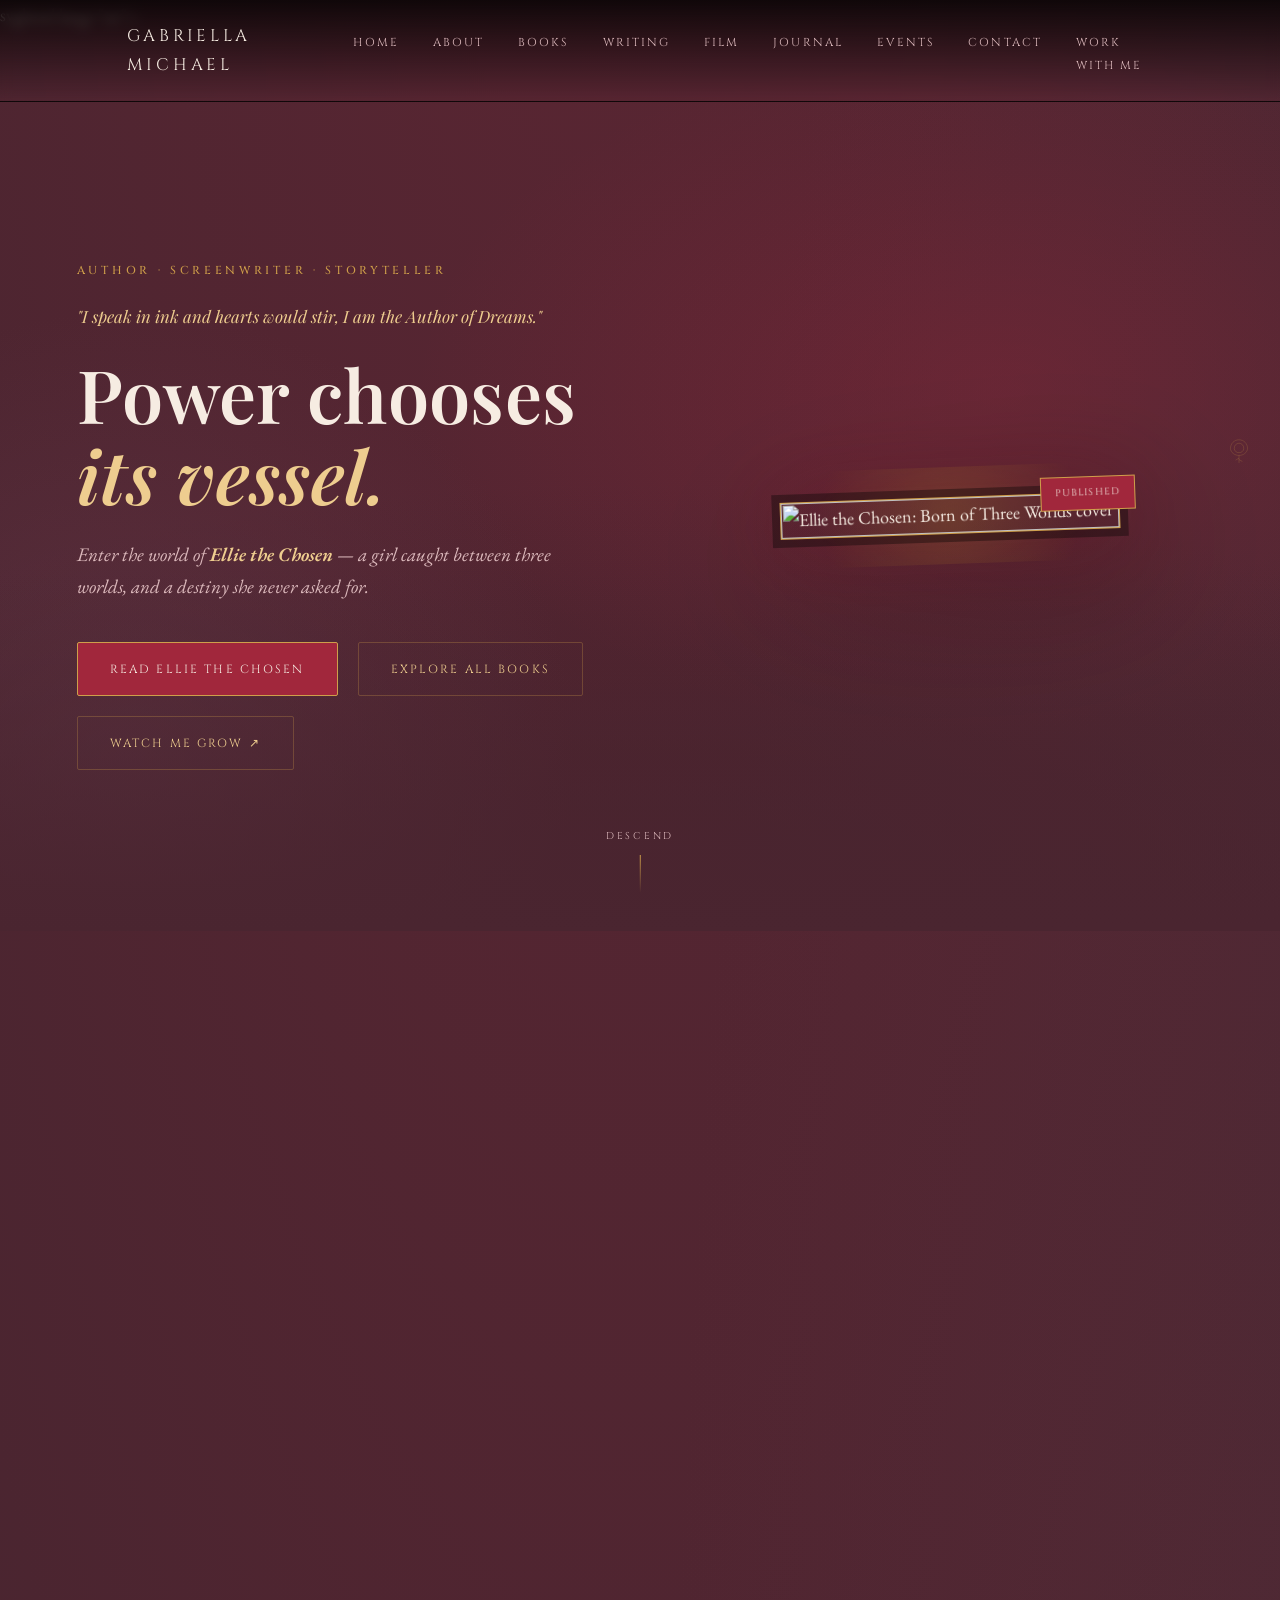
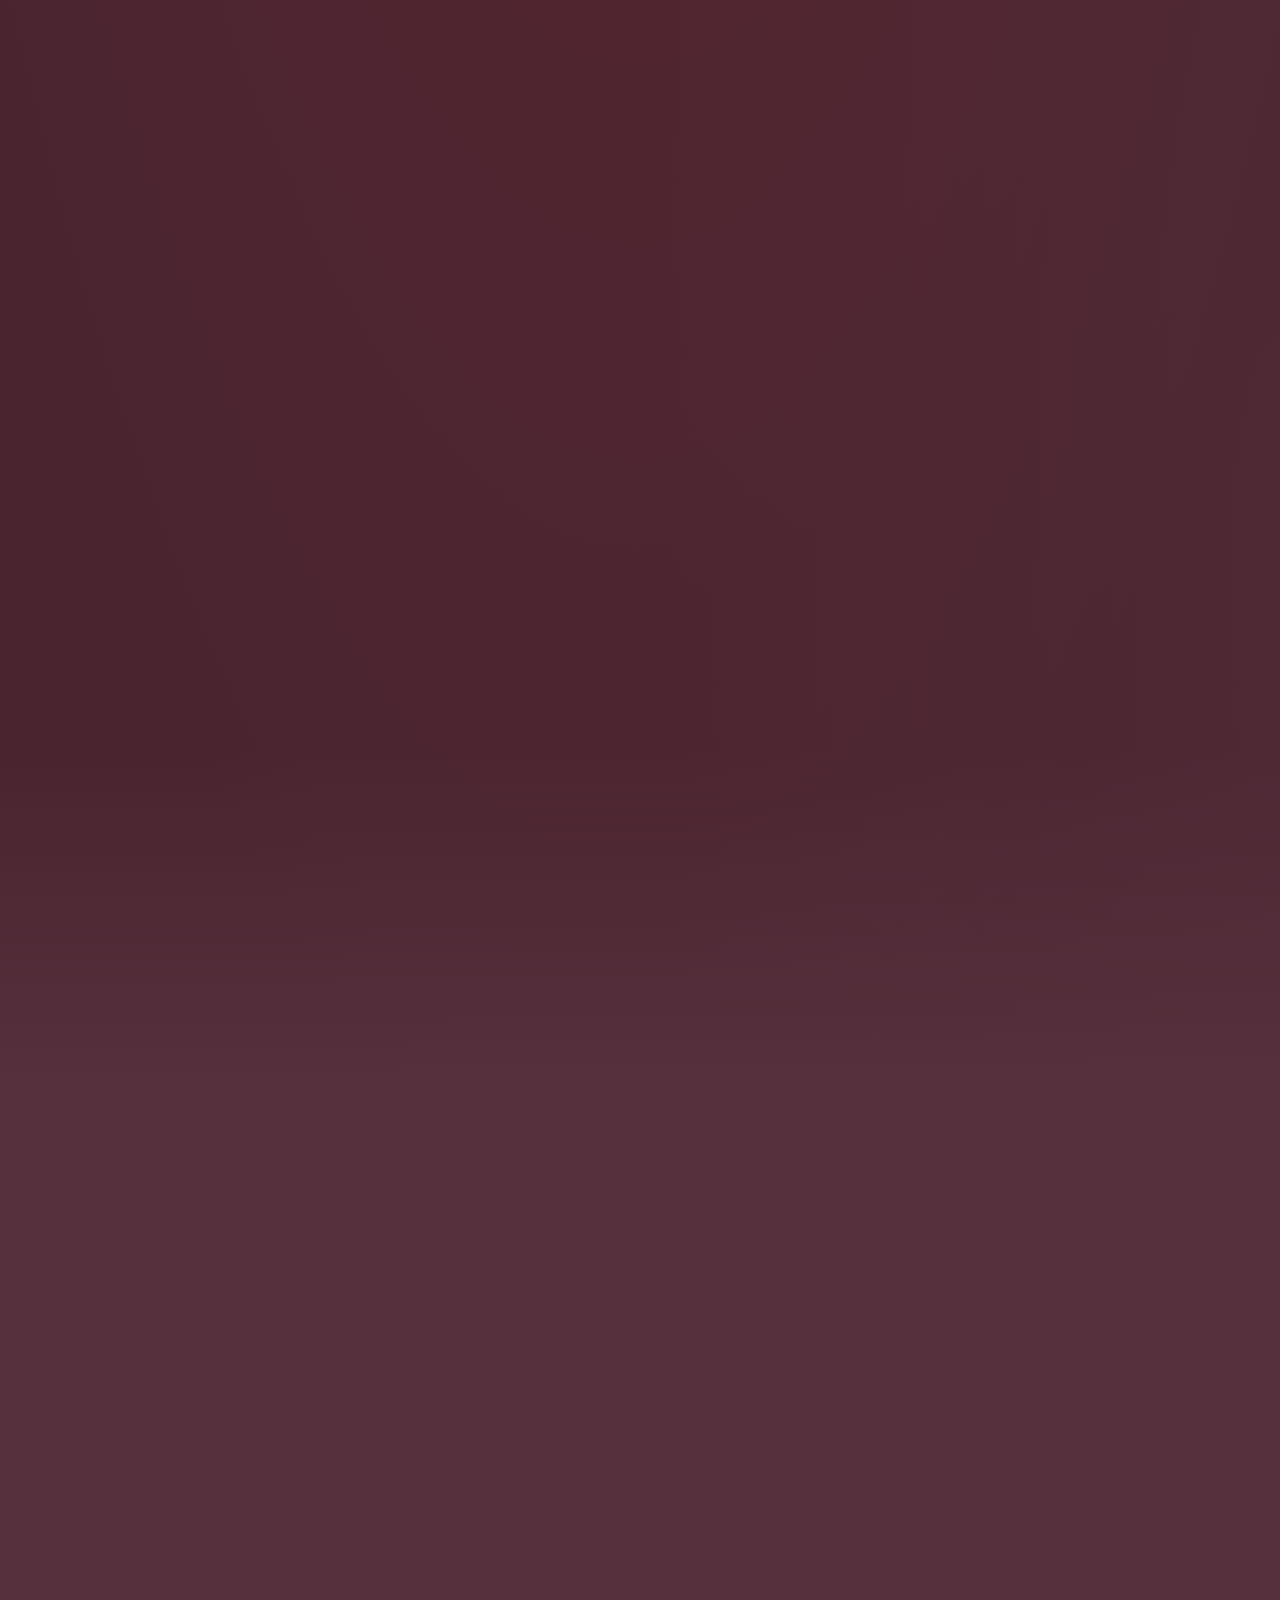
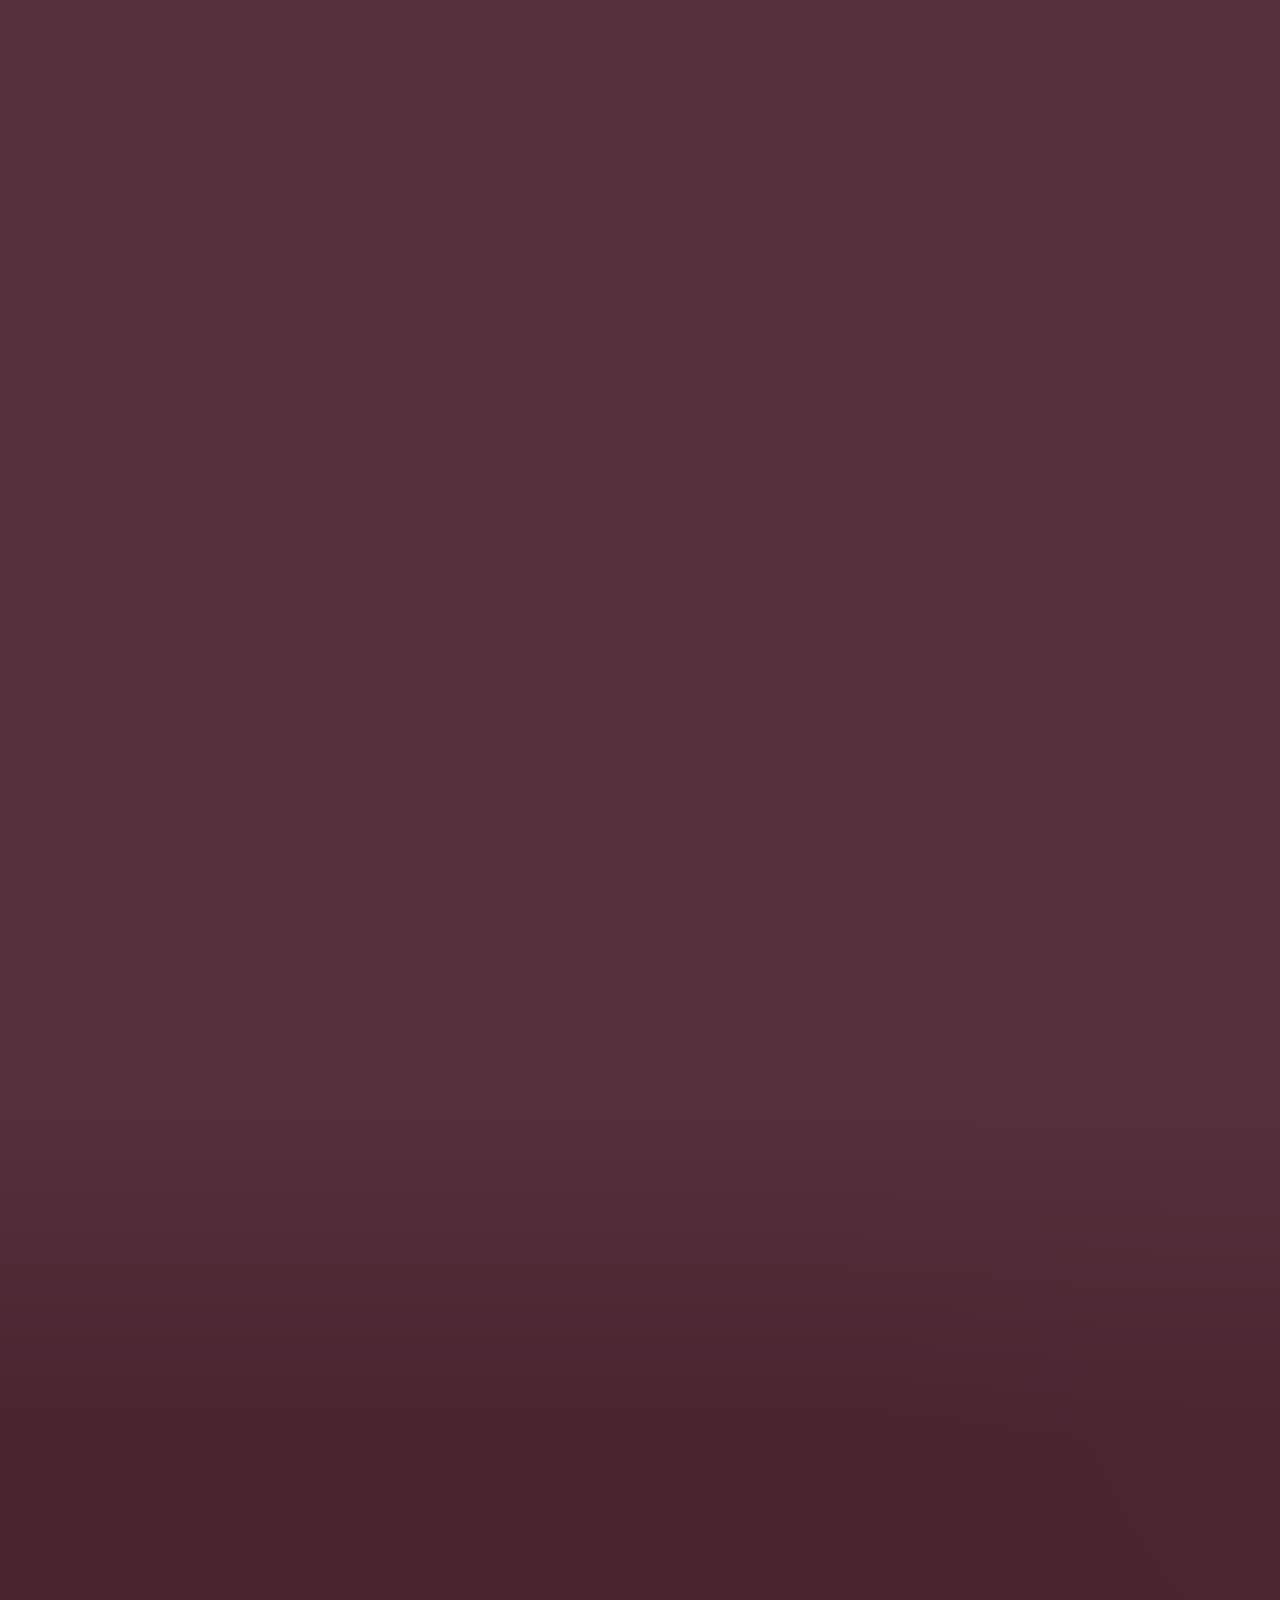
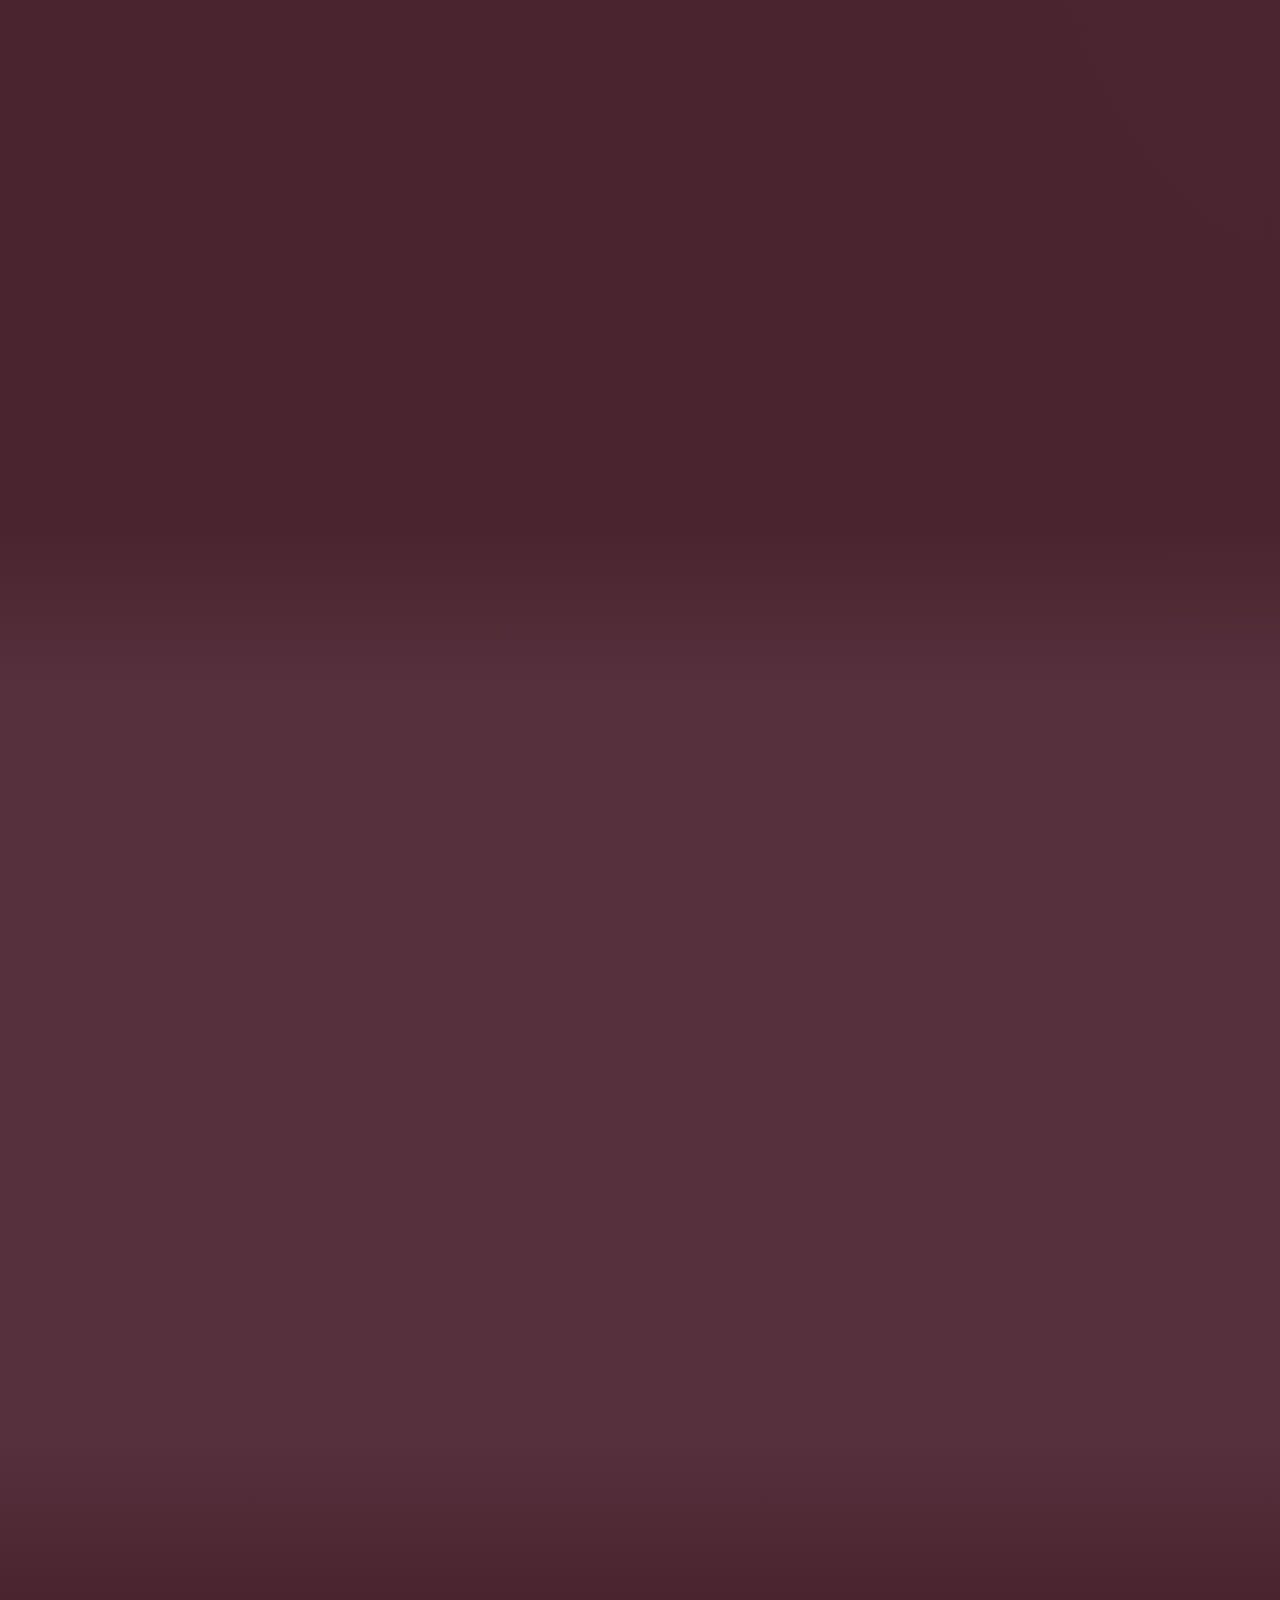
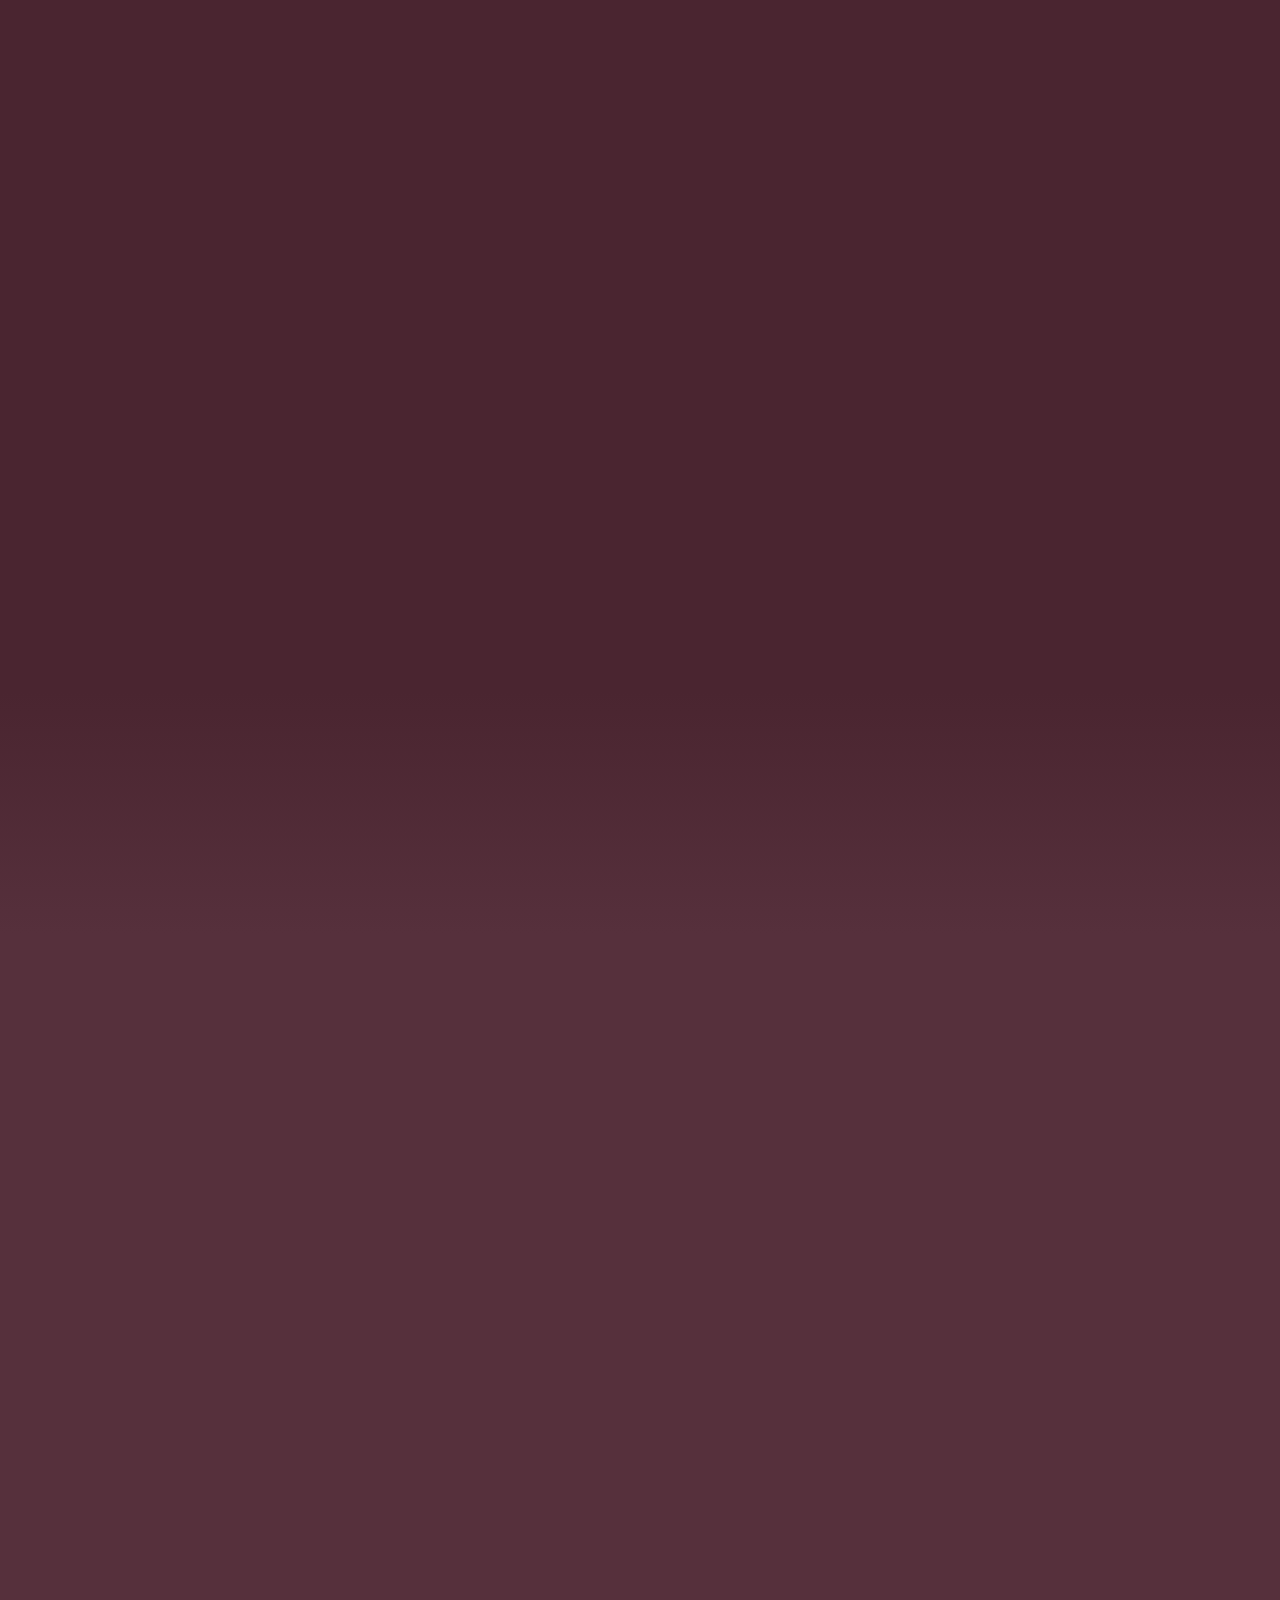
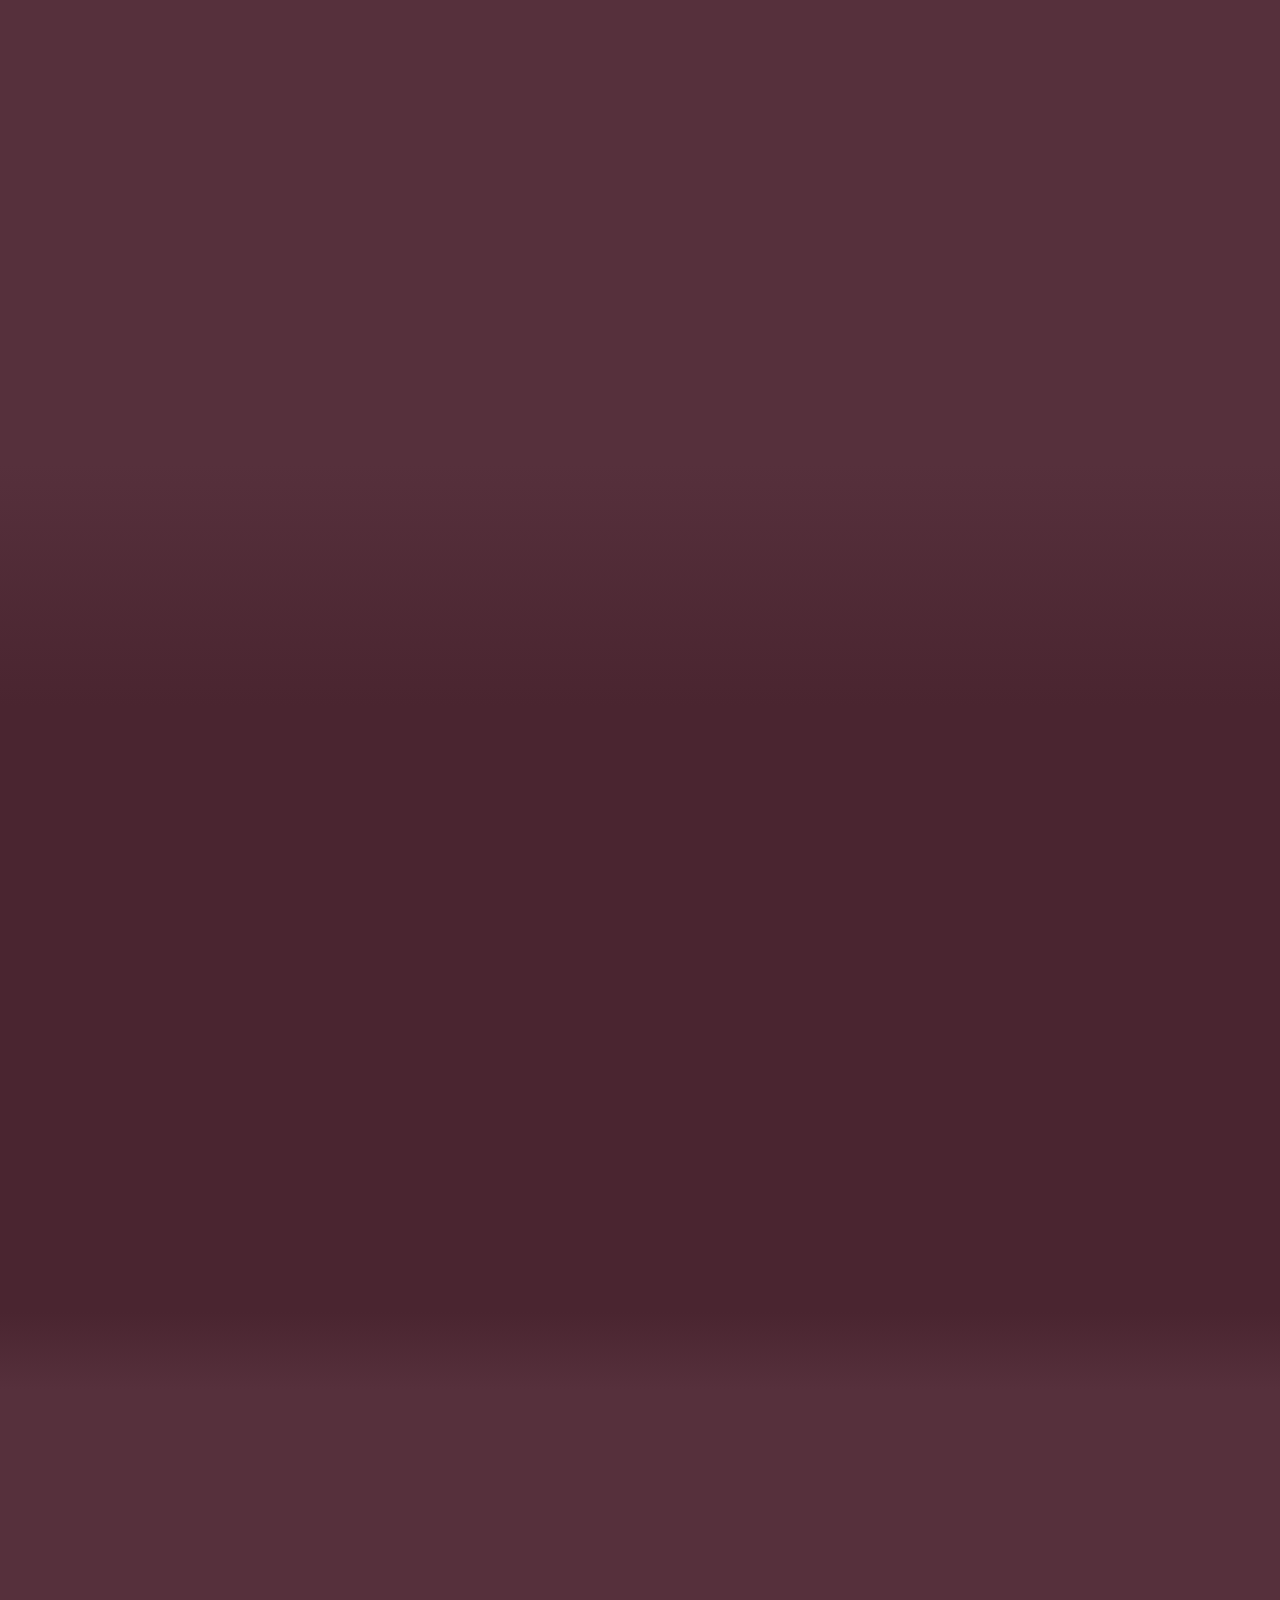
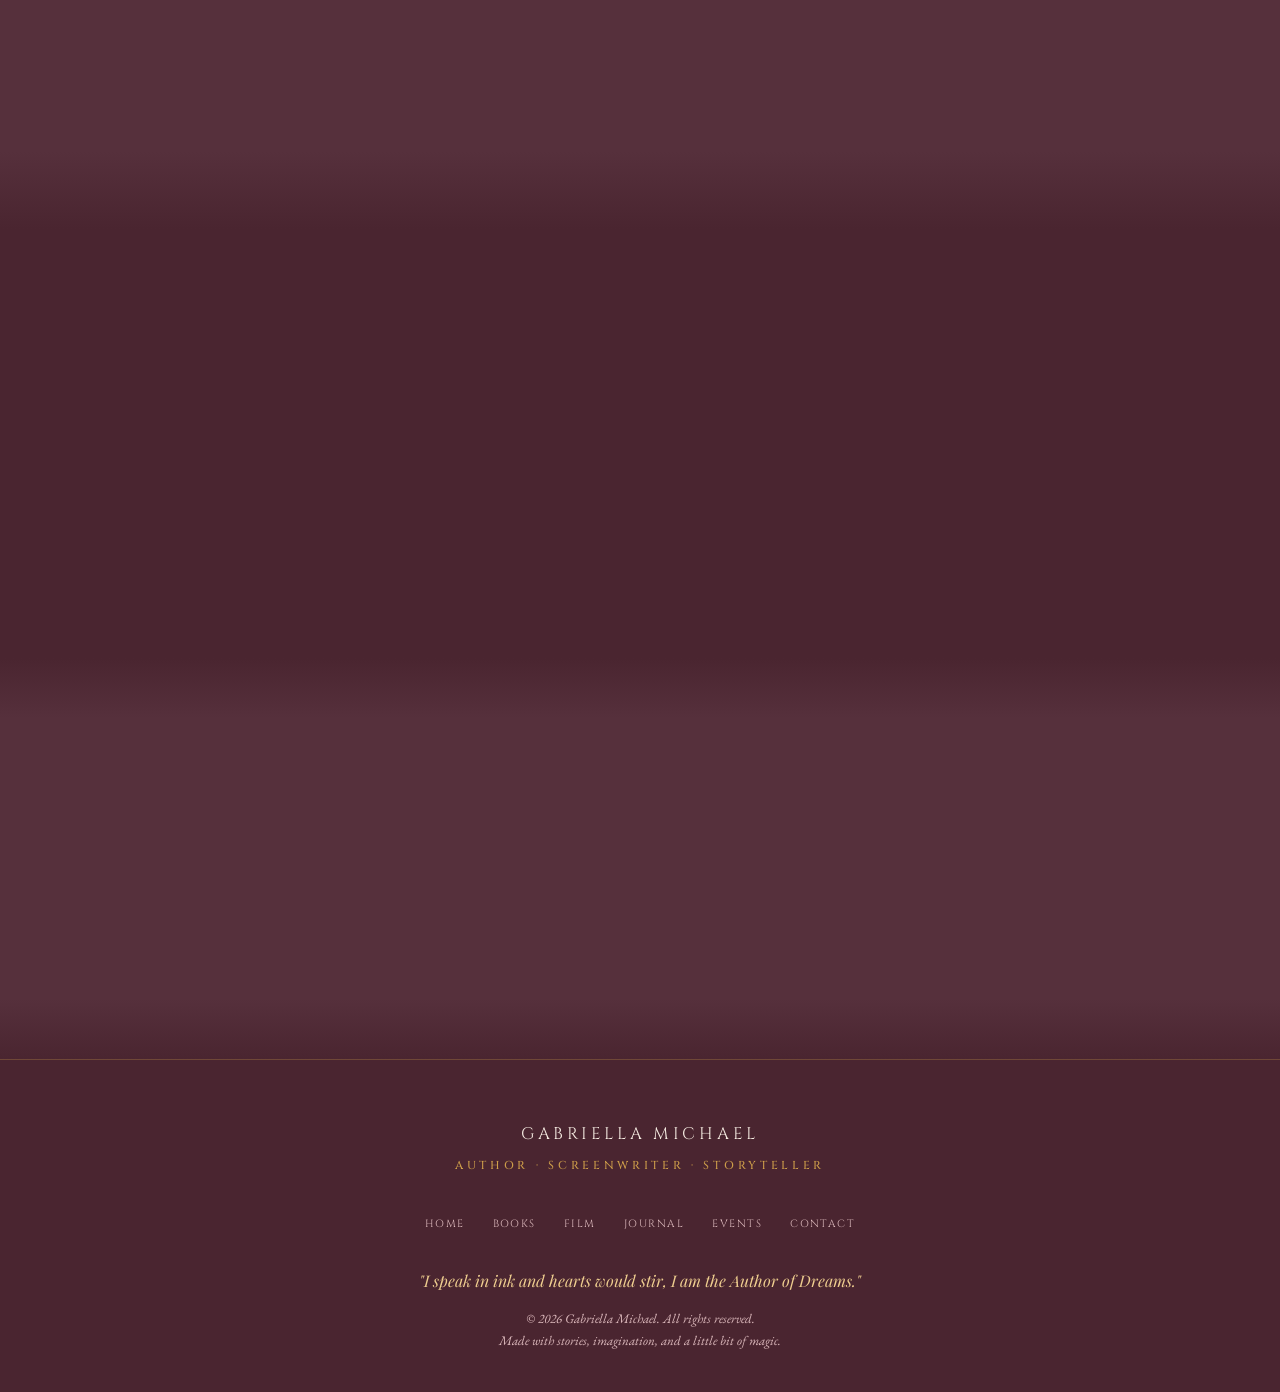
==== commit cce675a1: "Update index.html" ====
--- a/index.html
+++ b/index.html
@@ -1347,7 +1347,7 @@
       const btn = newsletterForm.querySelector('button');
       const originalText = btn.textContent;
       const key = newsletterForm.access_key.value;
-      if(!key || key === 'ef22f026-7430-44a8-8c2b-af608c90b937'){
+      if(!key || key === ef22f026-7430-44a8-8c2b-af608c90b937){
         newsletterNote.textContent = 'Form not fully set up yet — add your Web3Forms access key.';
         return;
       }
@@ -1360,16 +1360,18 @@
           body: JSON.stringify(Object.fromEntries(new FormData(newsletterForm)))
         });
         const data = await res.json();
+        console.log('Web3Forms response:', data);
         if(data.success){
           btn.textContent = "You're On The List ✨";
           newsletterForm.reset();
         } else {
           btn.textContent = originalText;
-          newsletterNote.textContent = 'Something went wrong — please try again.';
+          newsletterNote.textContent = data.message ? ('Error: ' + data.message) : 'Something went wrong — please try again.';
         }
       } catch(err){
+        console.error('Web3Forms fetch error:', err);
         btn.textContent = originalText;
-        newsletterNote.textContent = 'Something went wrong — please try again.';
+        newsletterNote.textContent = 'Network error: ' + err.message;
       } finally {
         btn.disabled = false;
       }
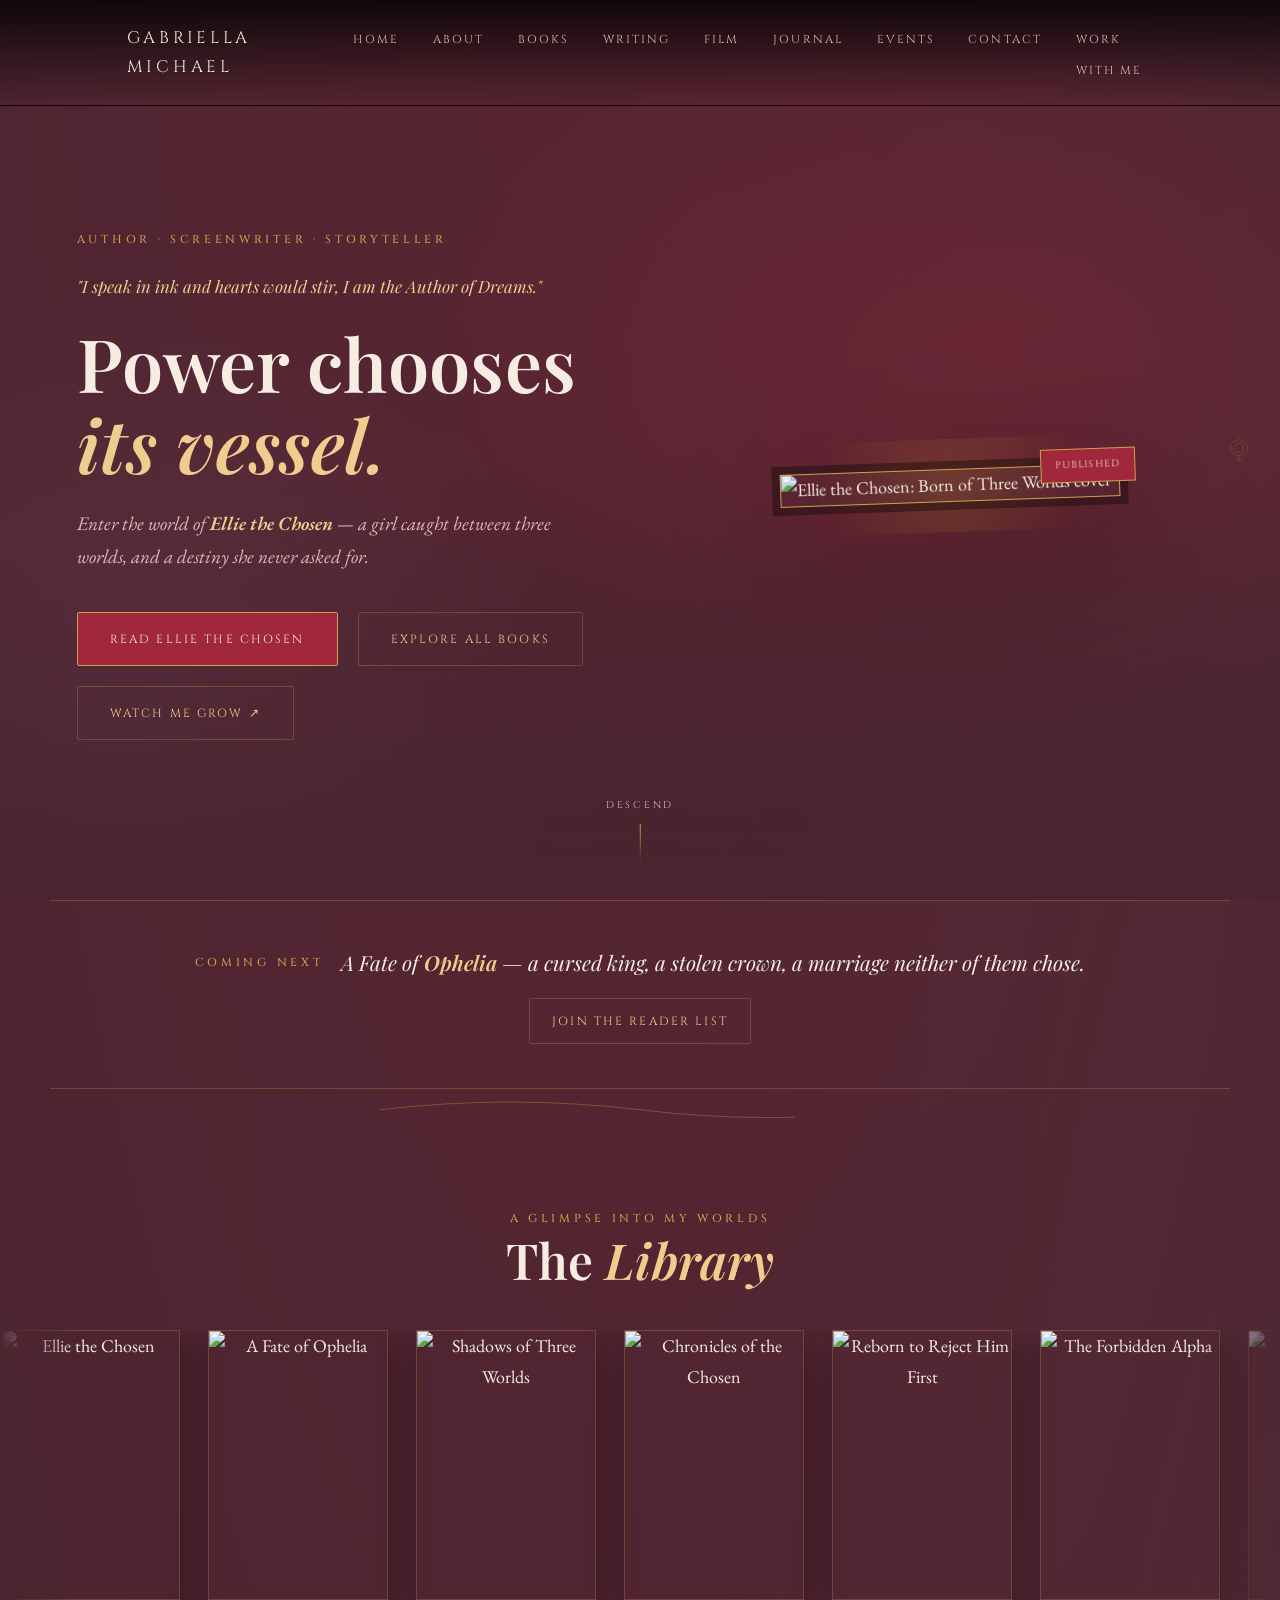
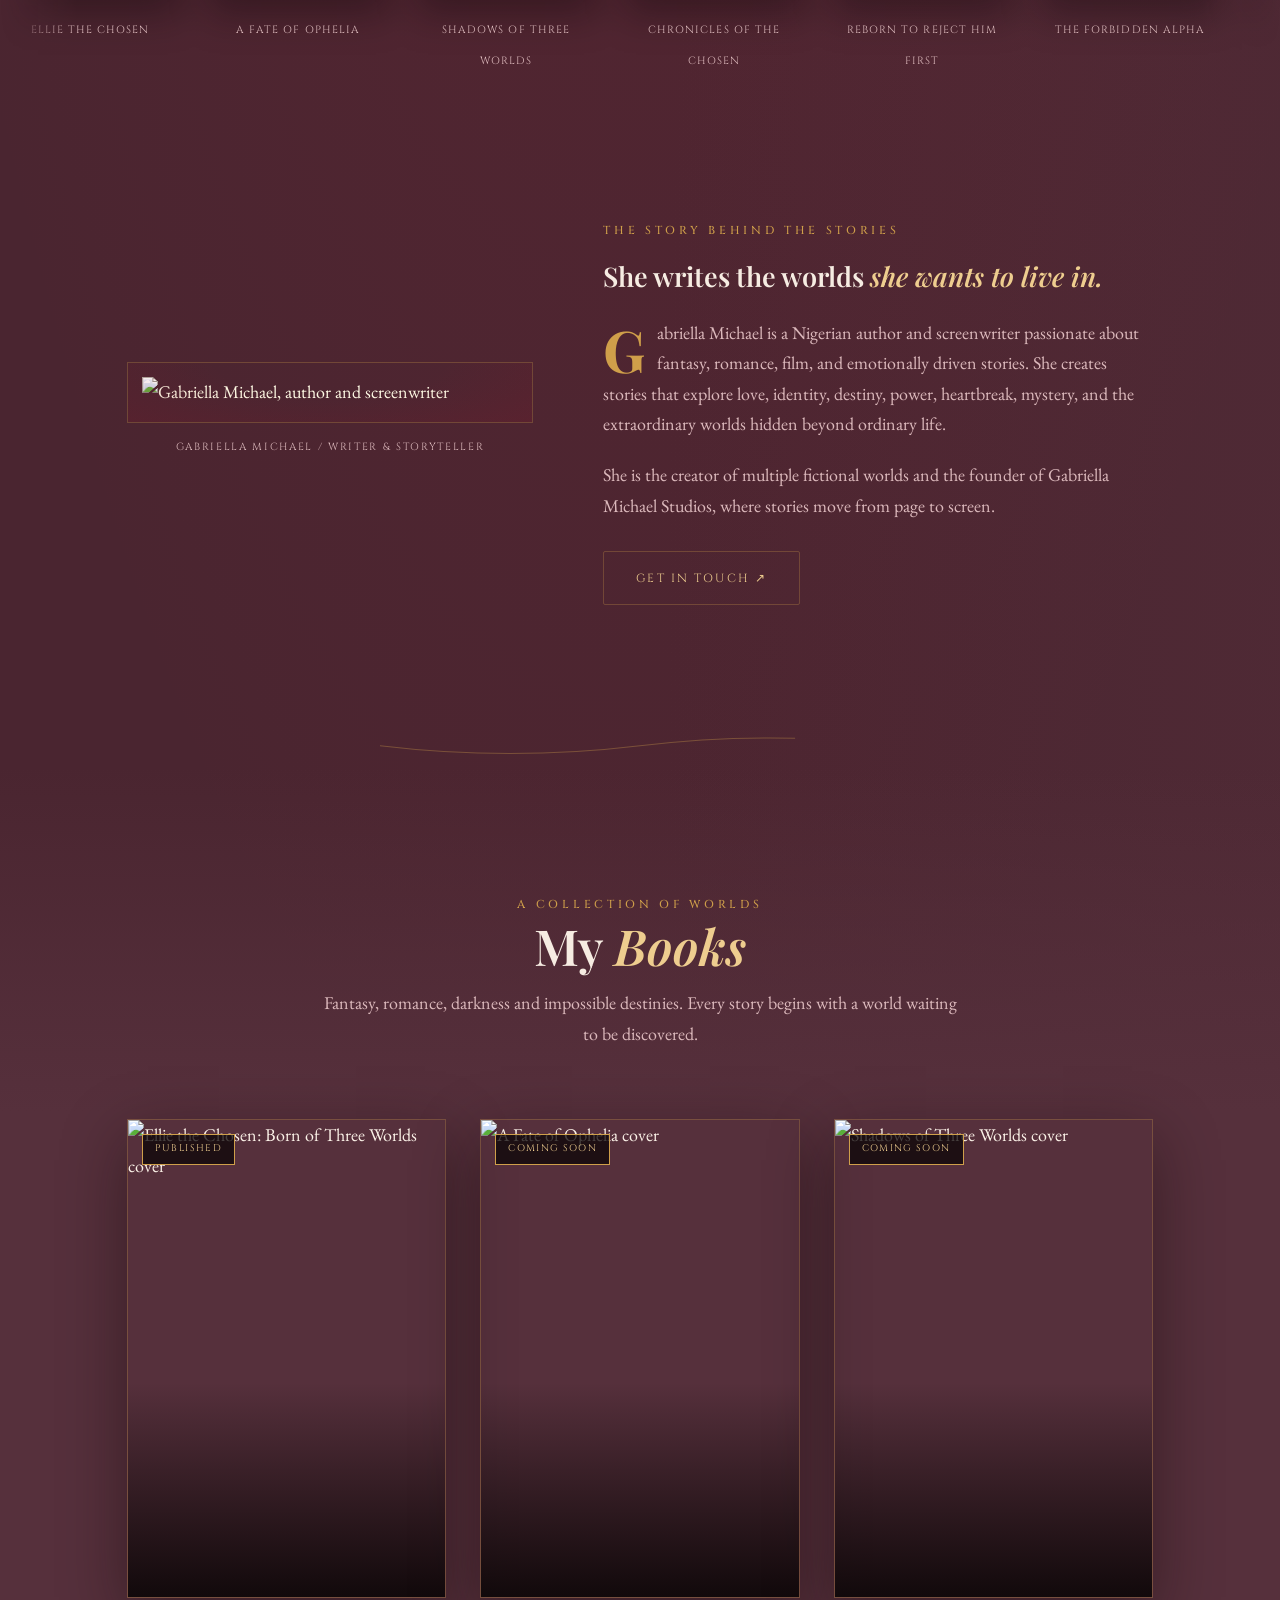
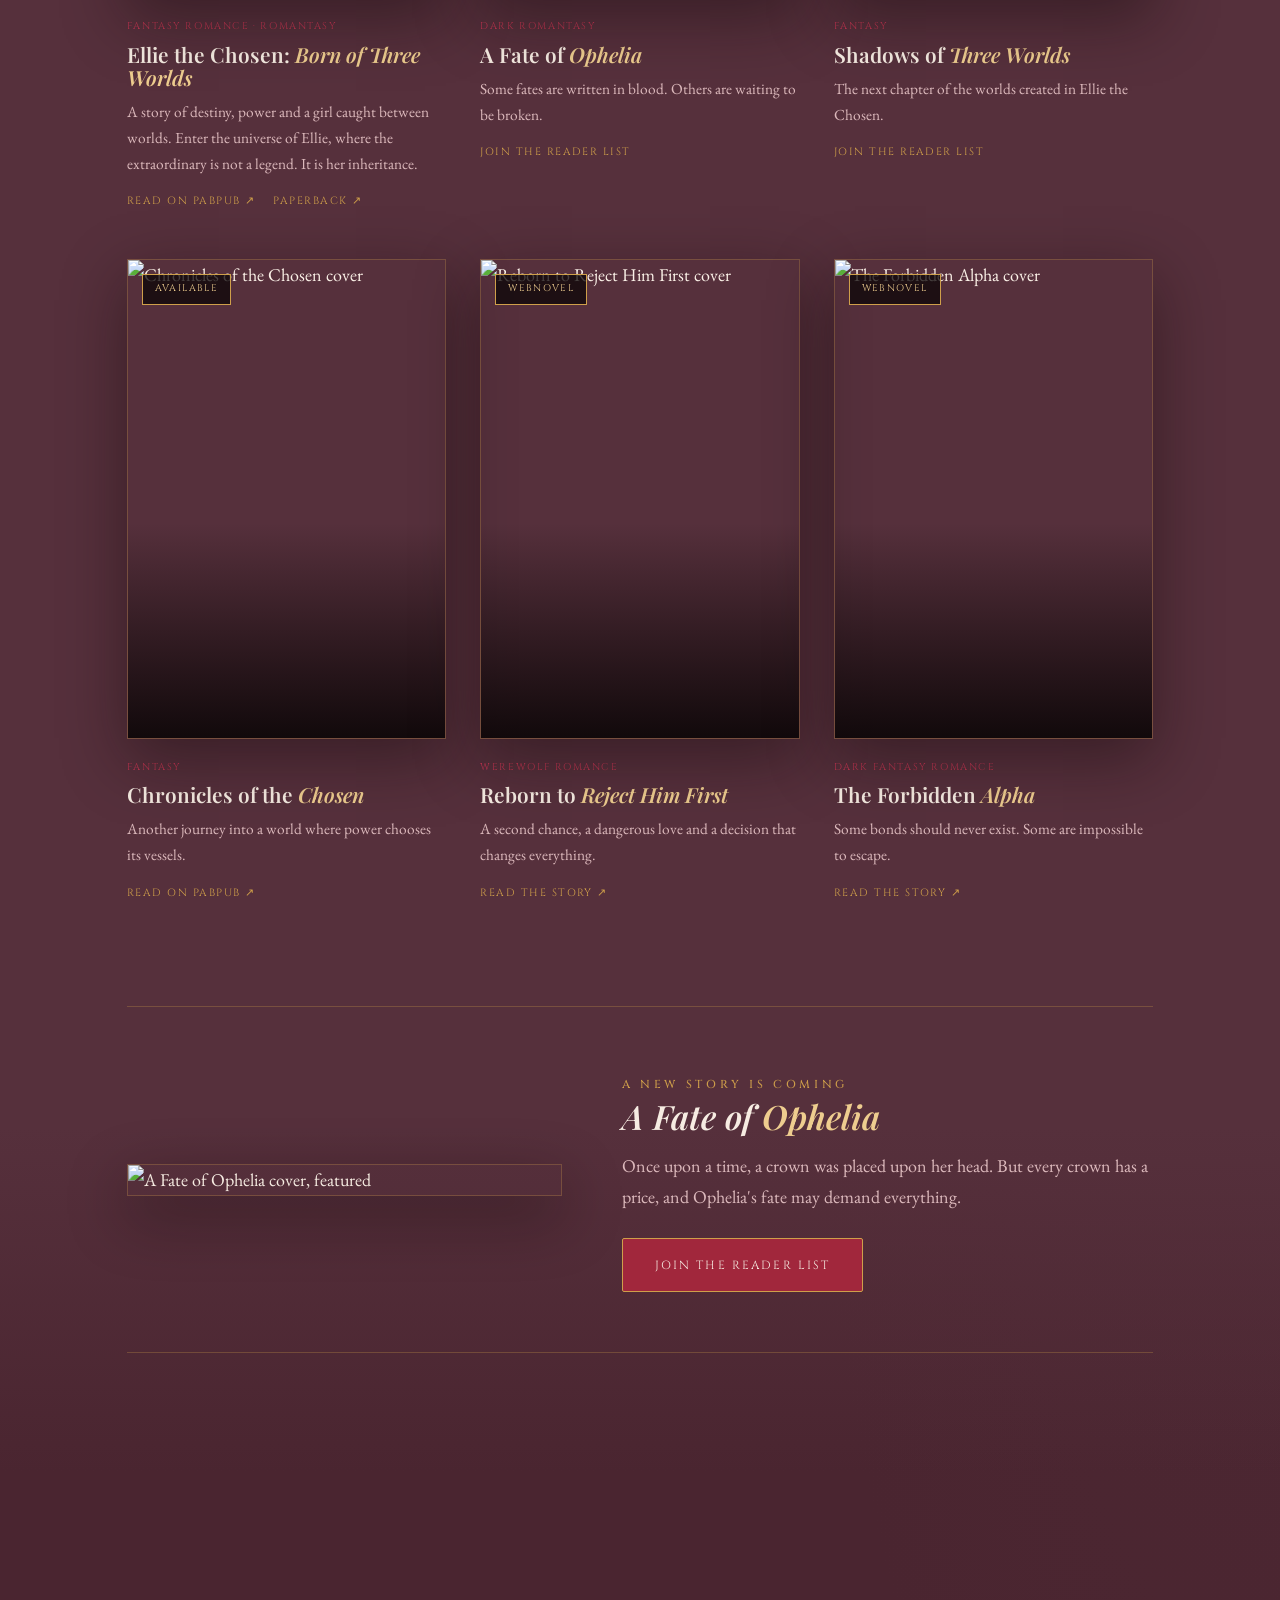
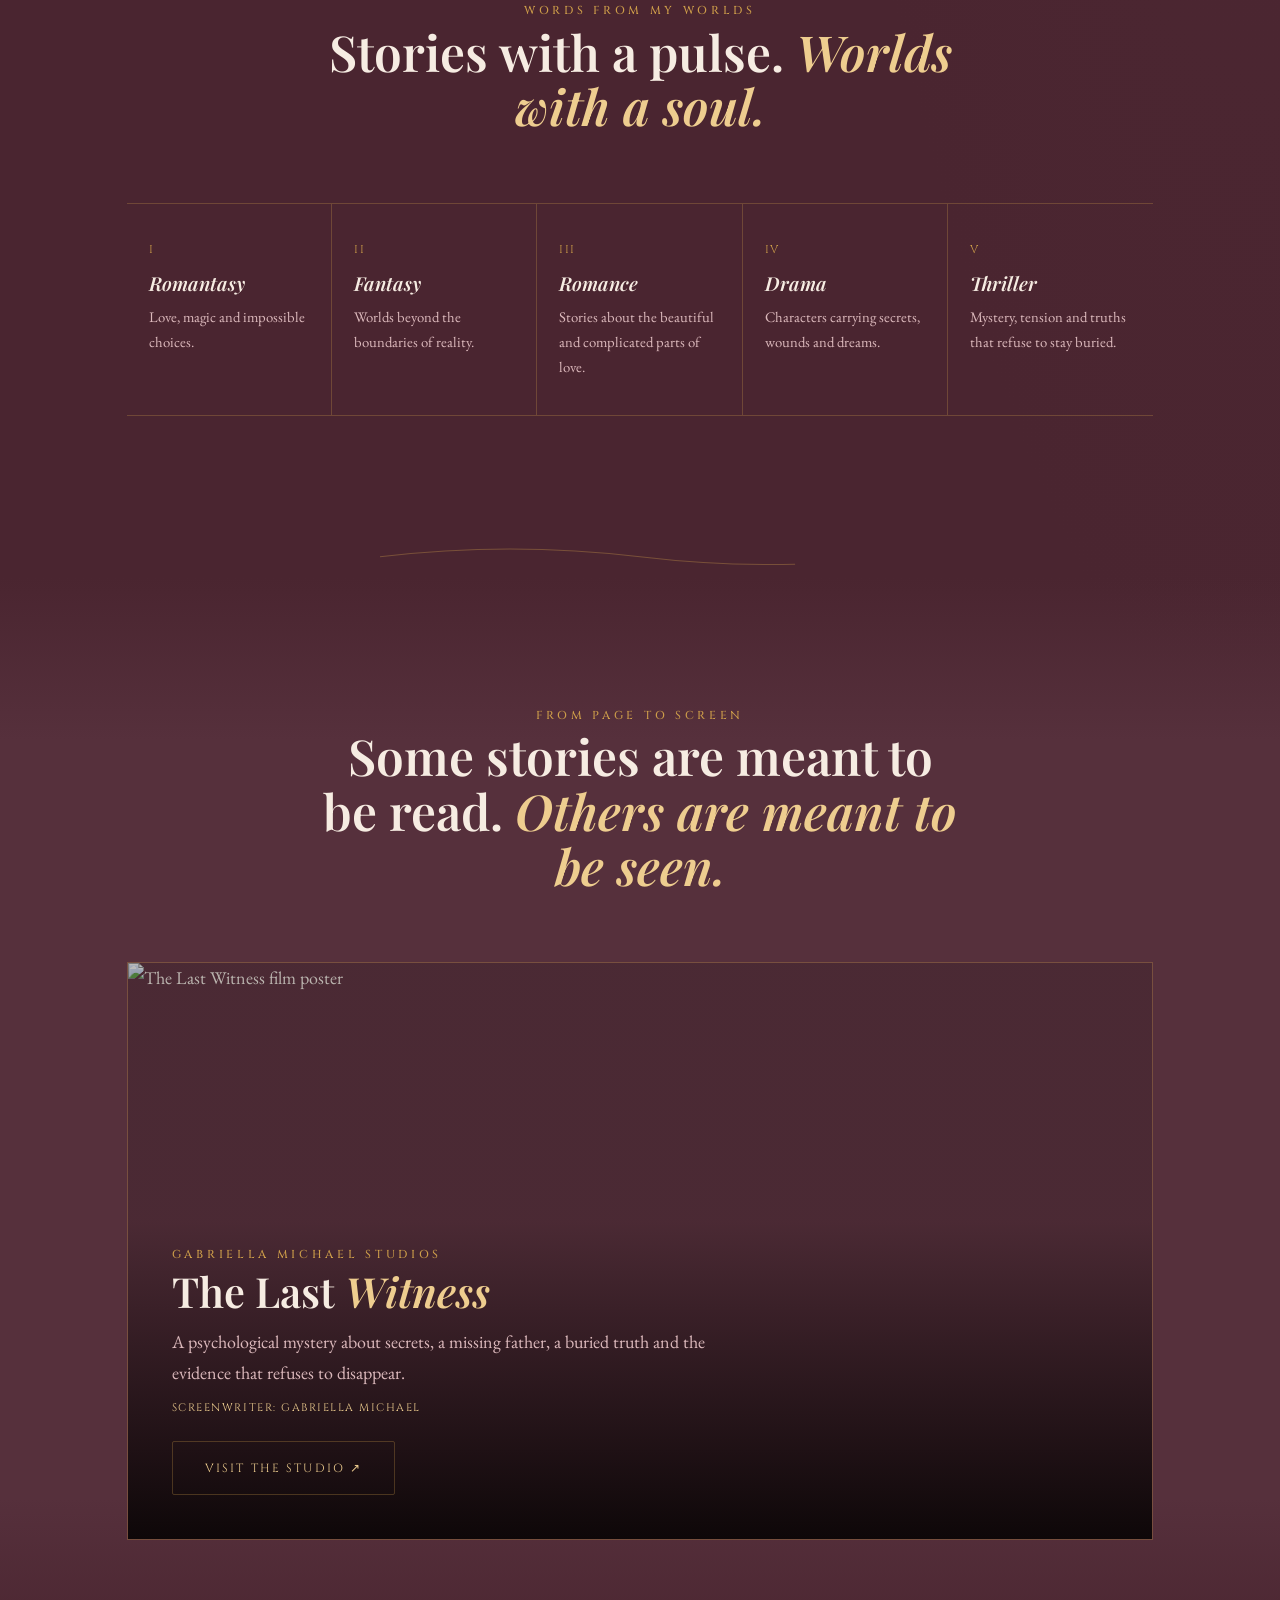
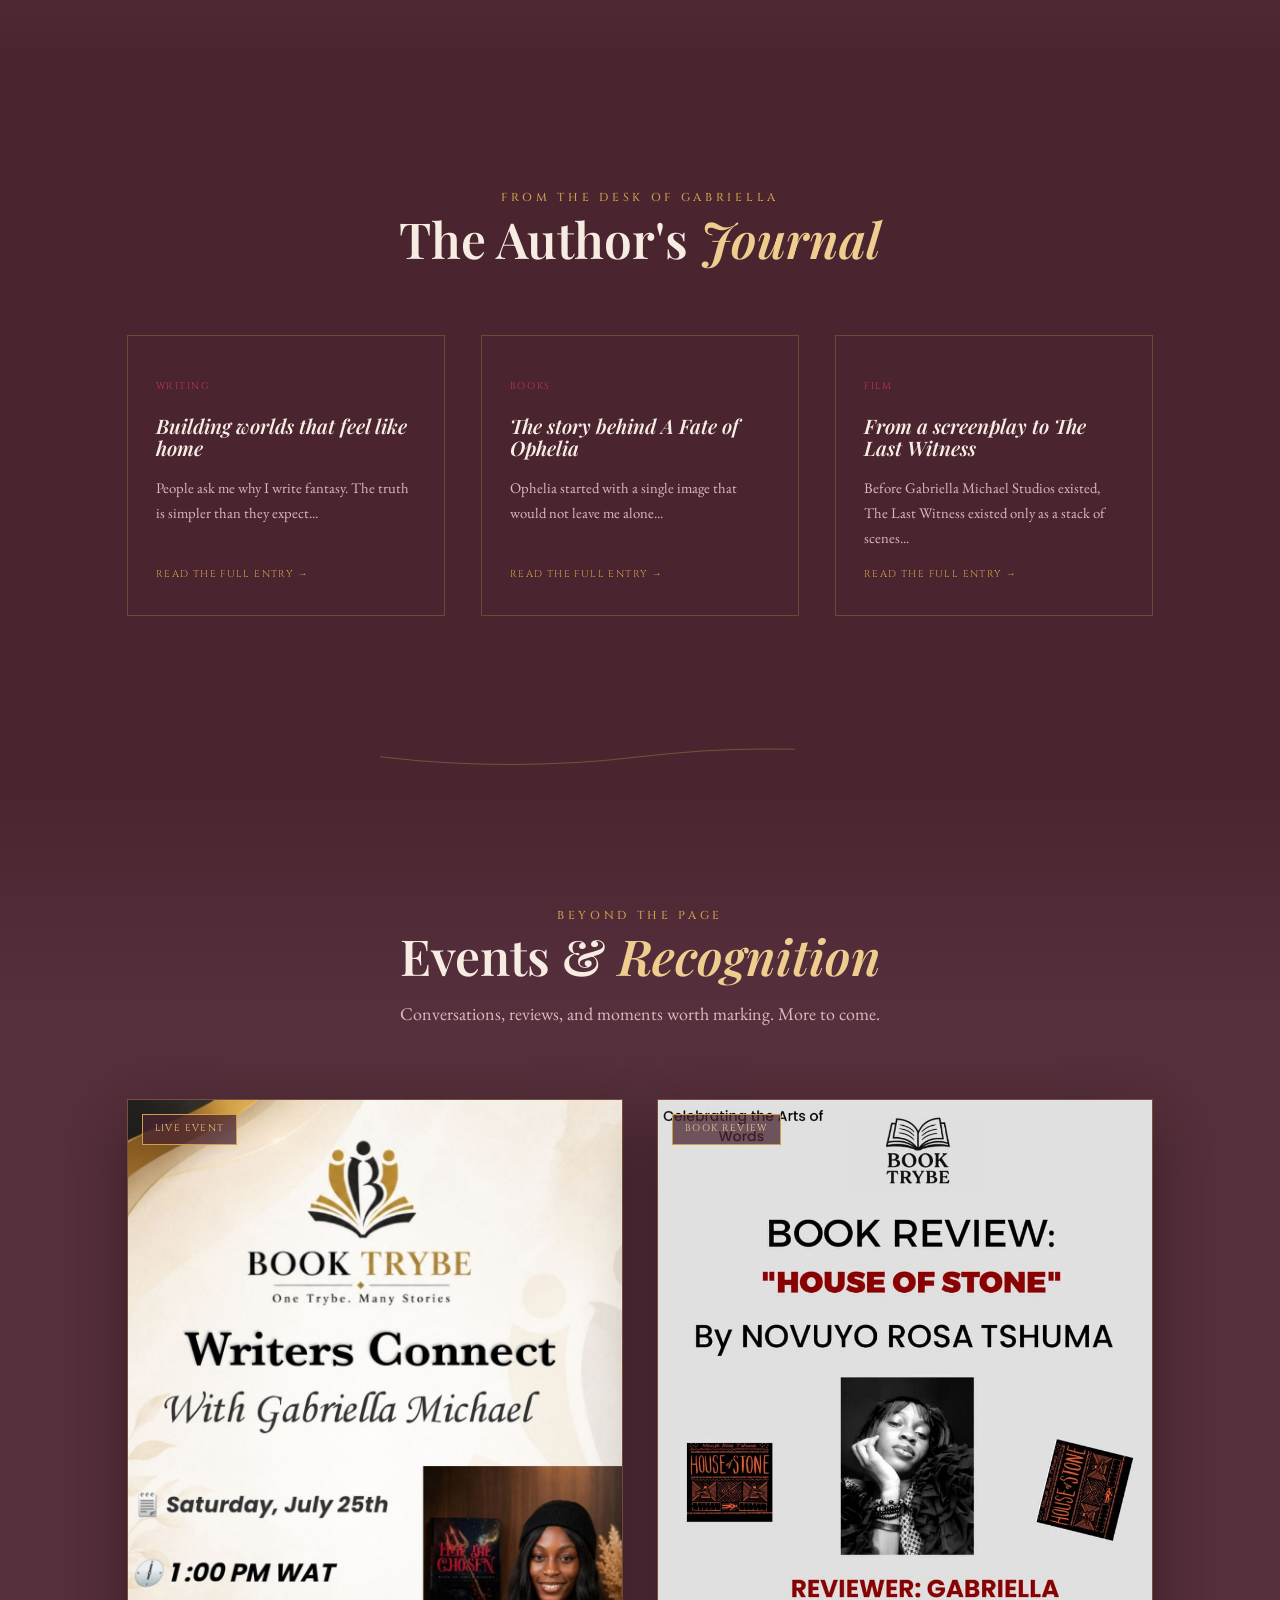
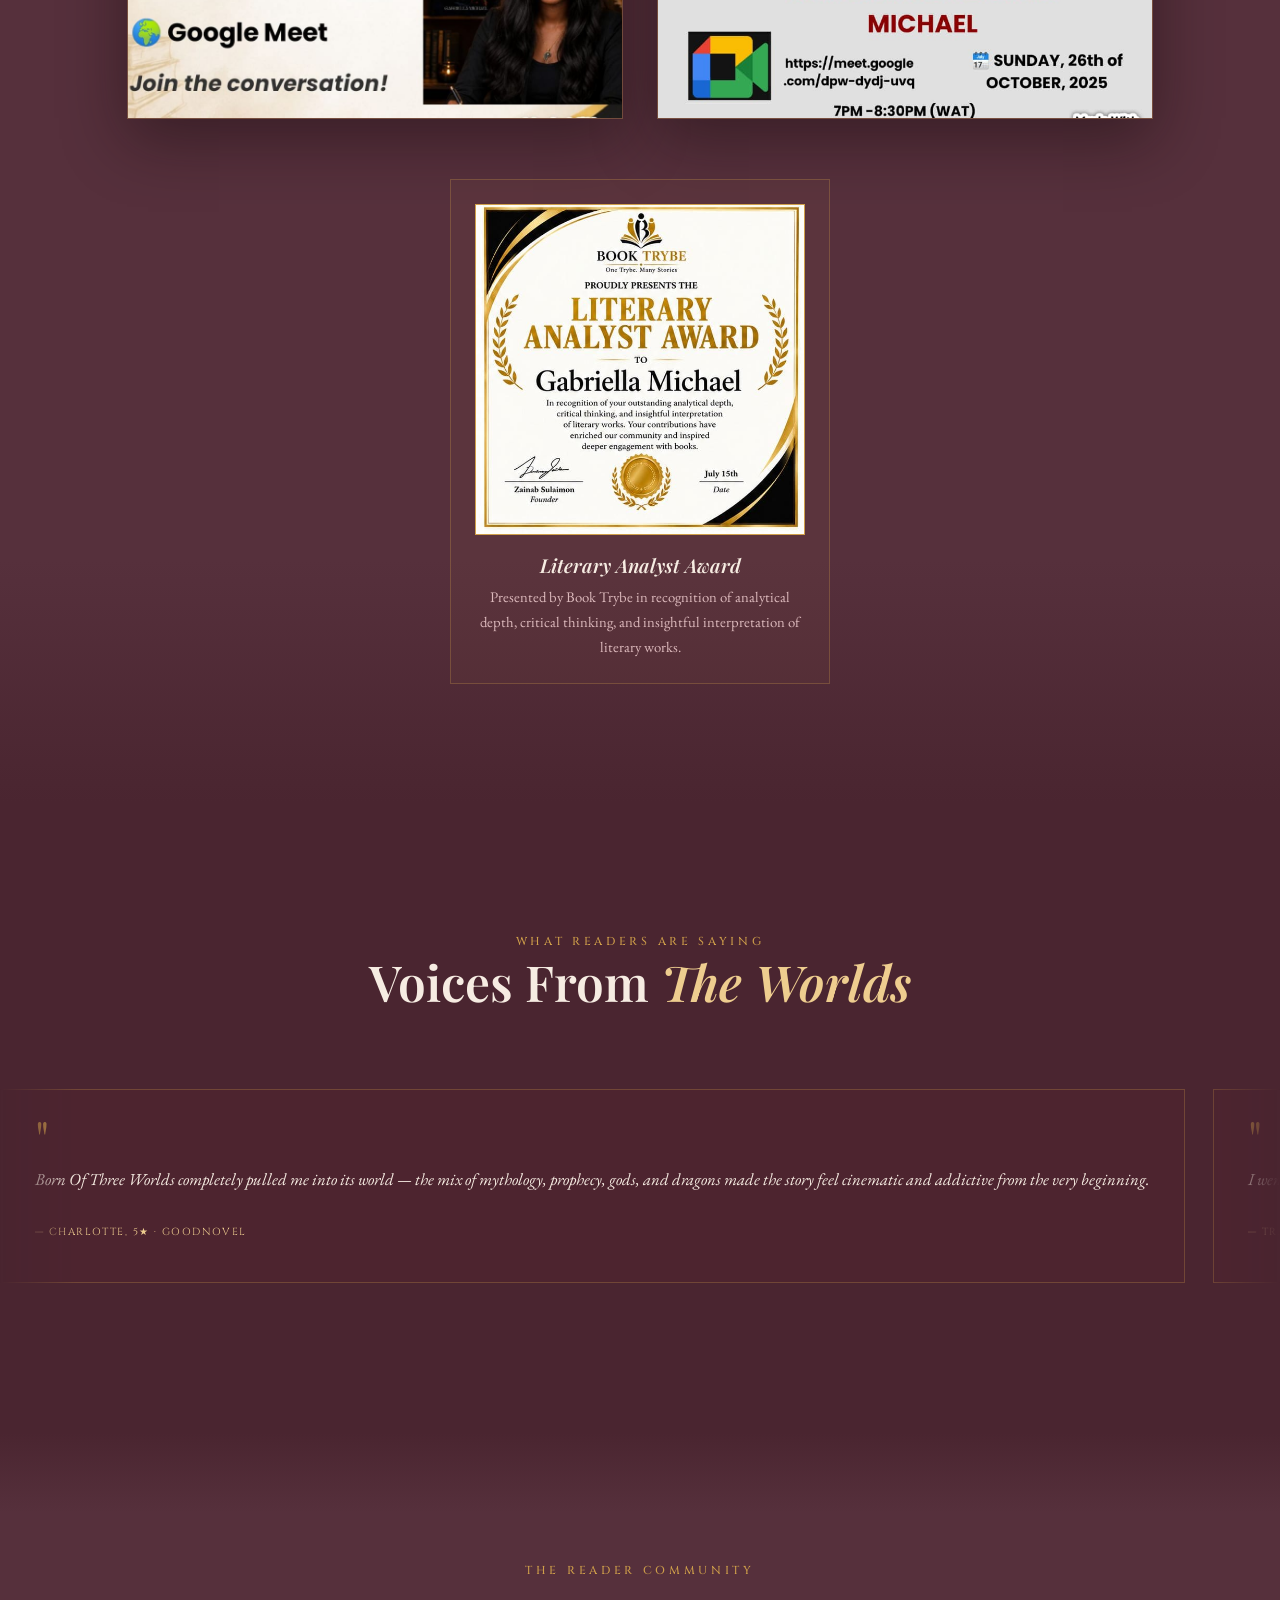
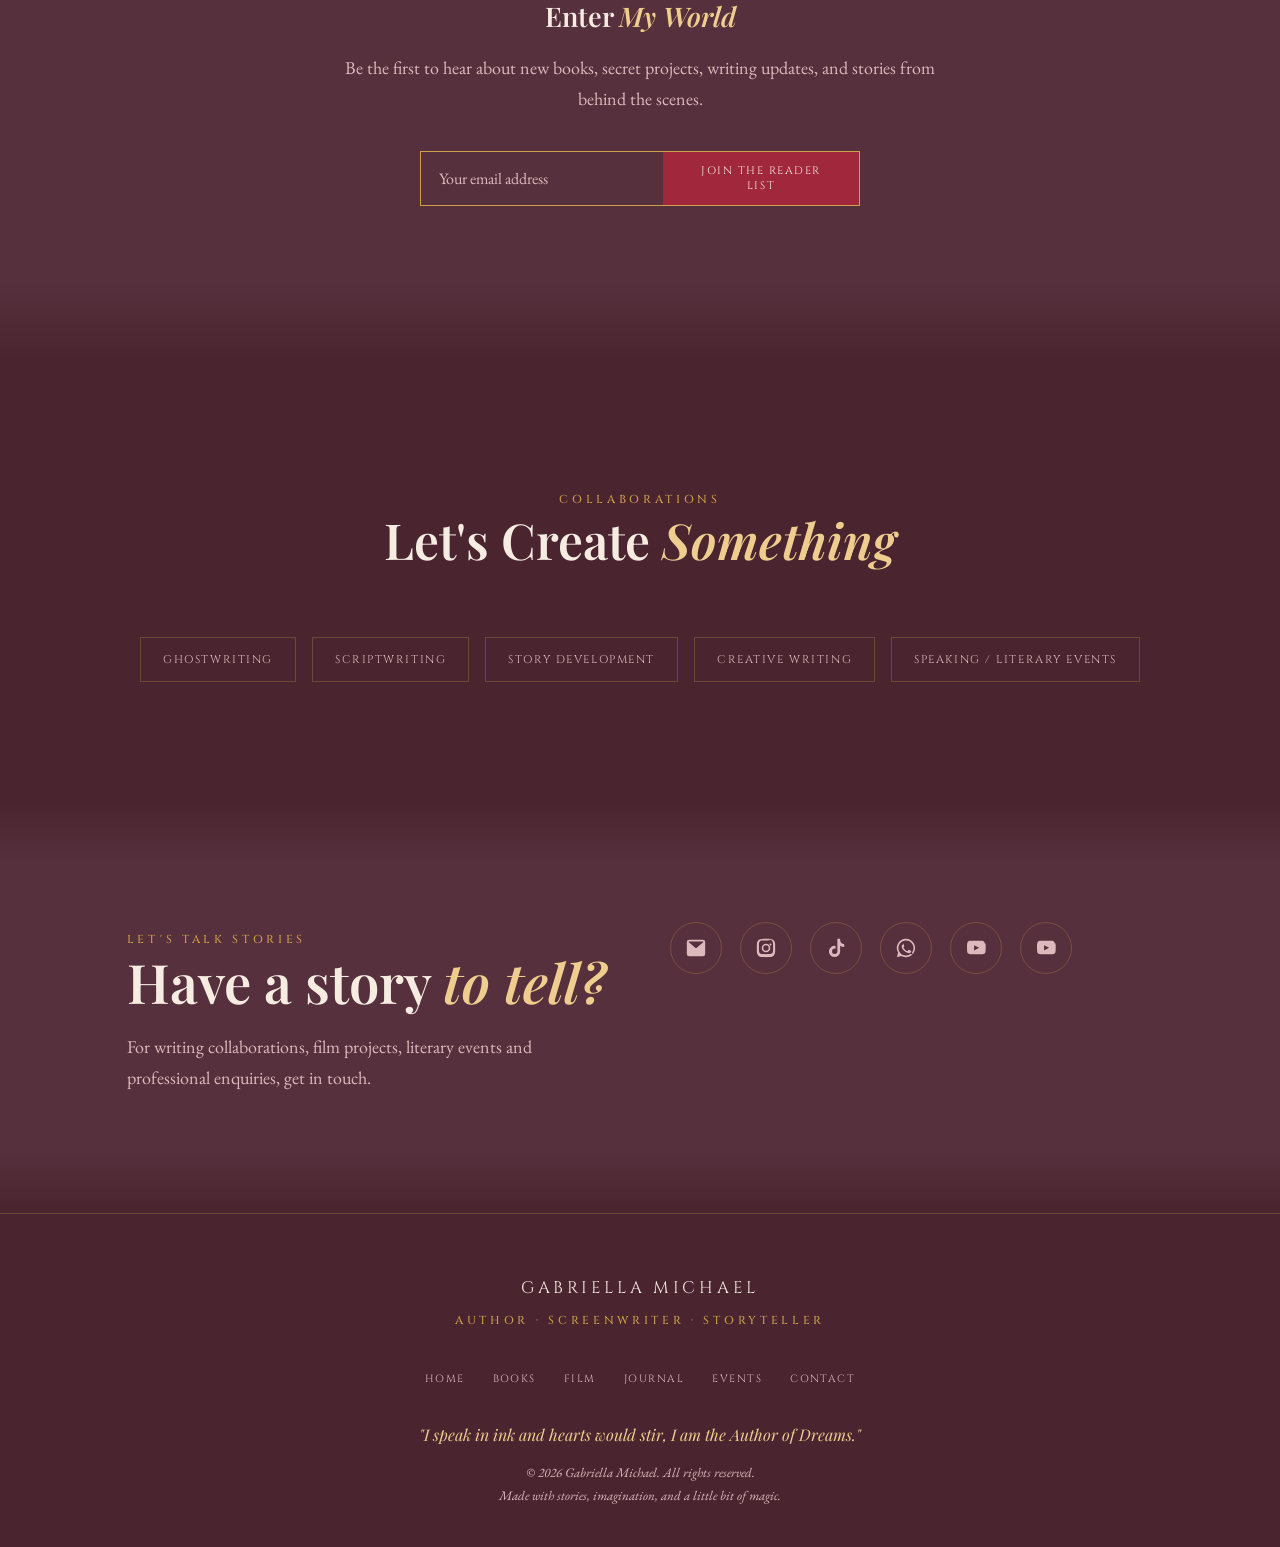
==== commit 804e423a: "Add files via upload" ====
--- a/index.html
+++ b/index.html
@@ -1,4 +1,5 @@
-svghtml lang="en">
+<!DOCTYPE html>
+<html lang="en">
 <head>
 <meta charset="UTF-8">
 <meta name="viewport" content="width=device-width, initial-scale=1.0">
@@ -1347,7 +1348,7 @@
       const btn = newsletterForm.querySelector('button');
       const originalText = btn.textContent;
       const key = newsletterForm.access_key.value;
-      if(!key || key === ef22f026-7430-44a8-8c2b-af608c90b937){
+      if(!key || key === 'PASTE_YOUR_WEB3FORMS_ACCESS_KEY_HERE'){
         newsletterNote.textContent = 'Form not fully set up yet — add your Web3Forms access key.';
         return;
       }
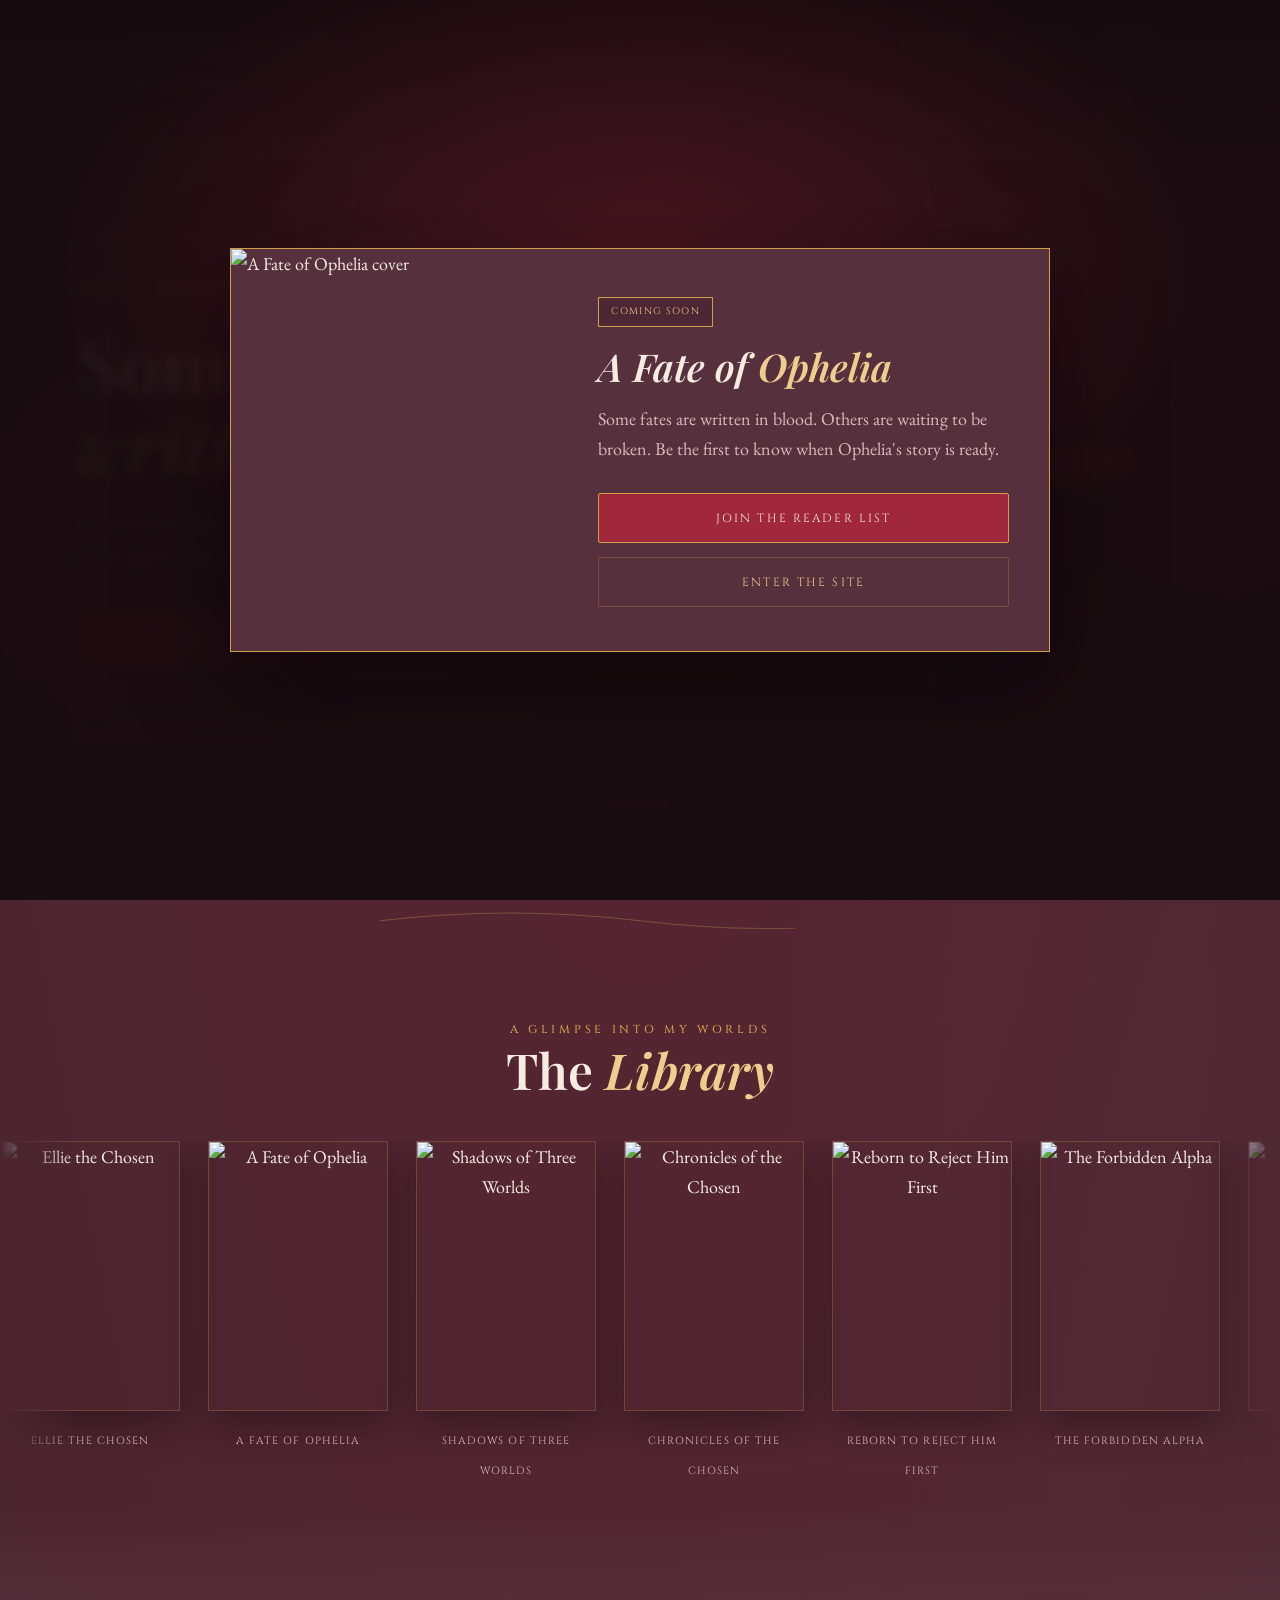
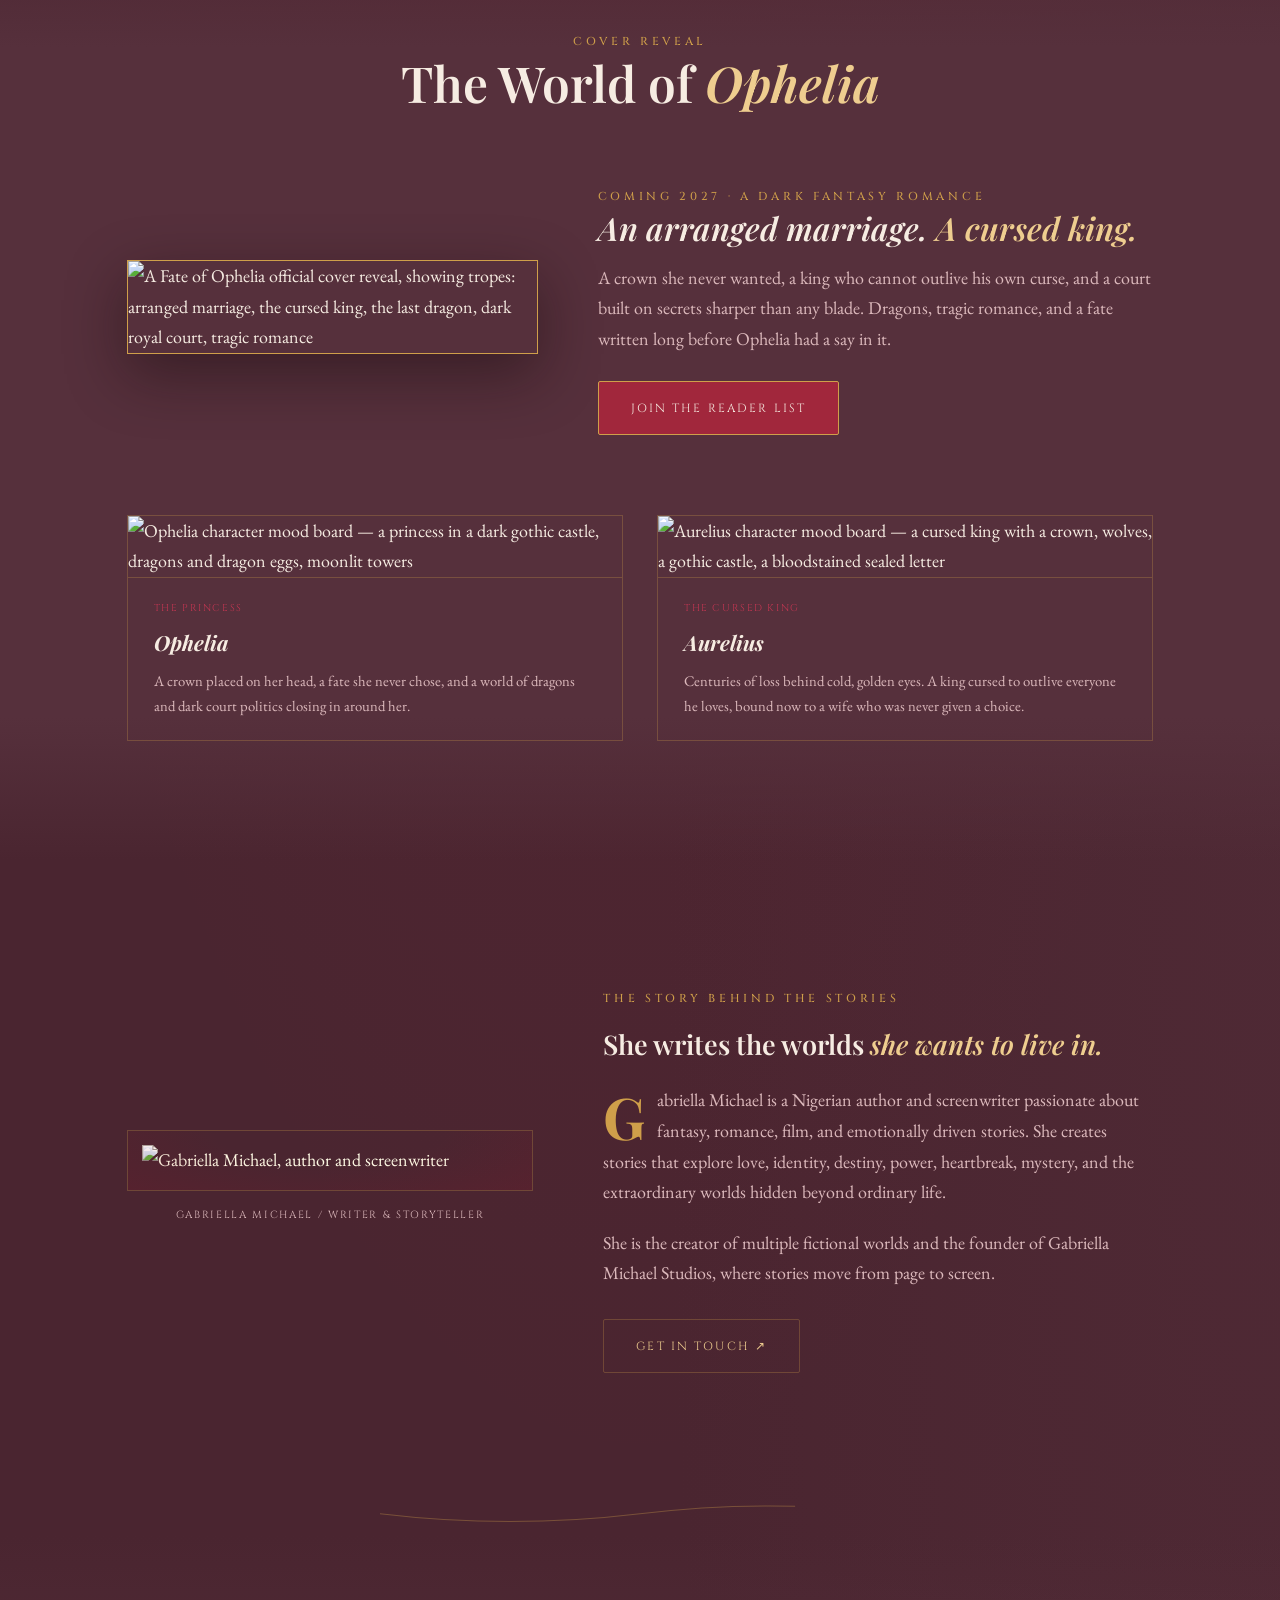
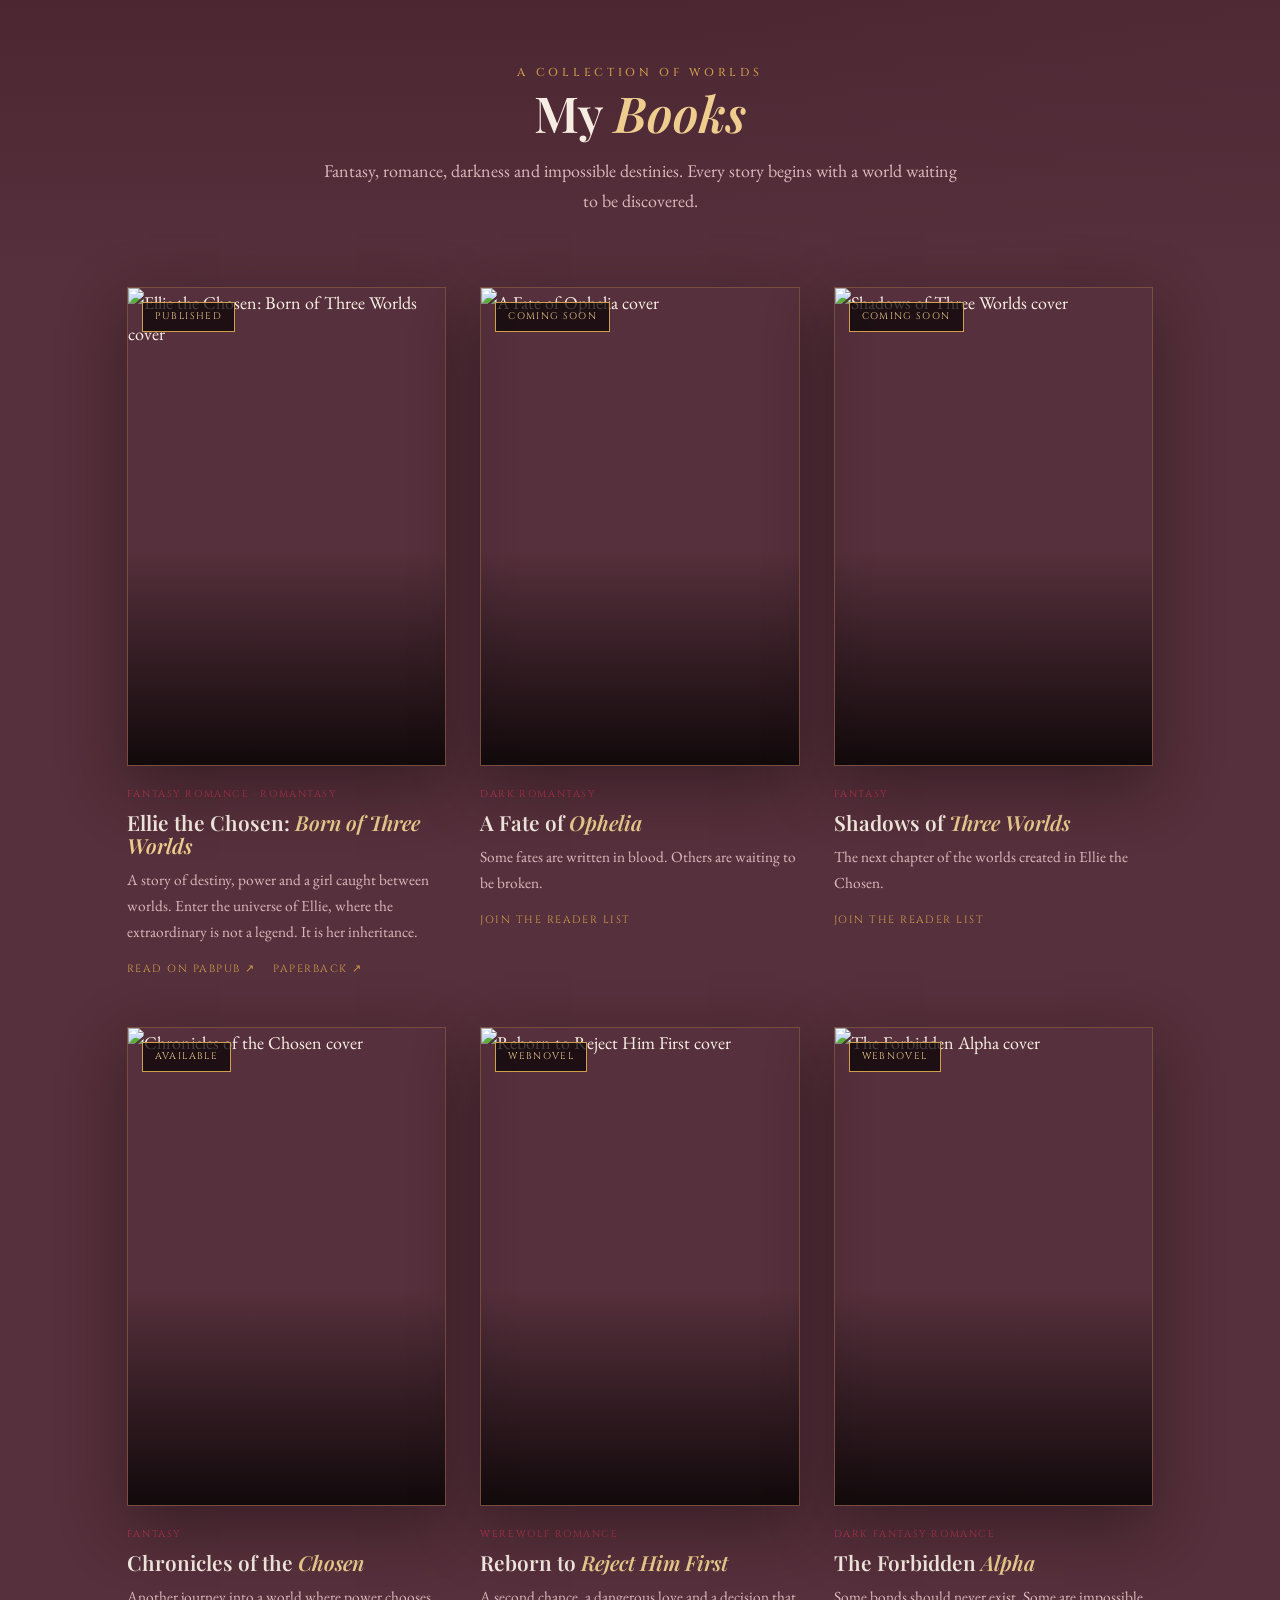
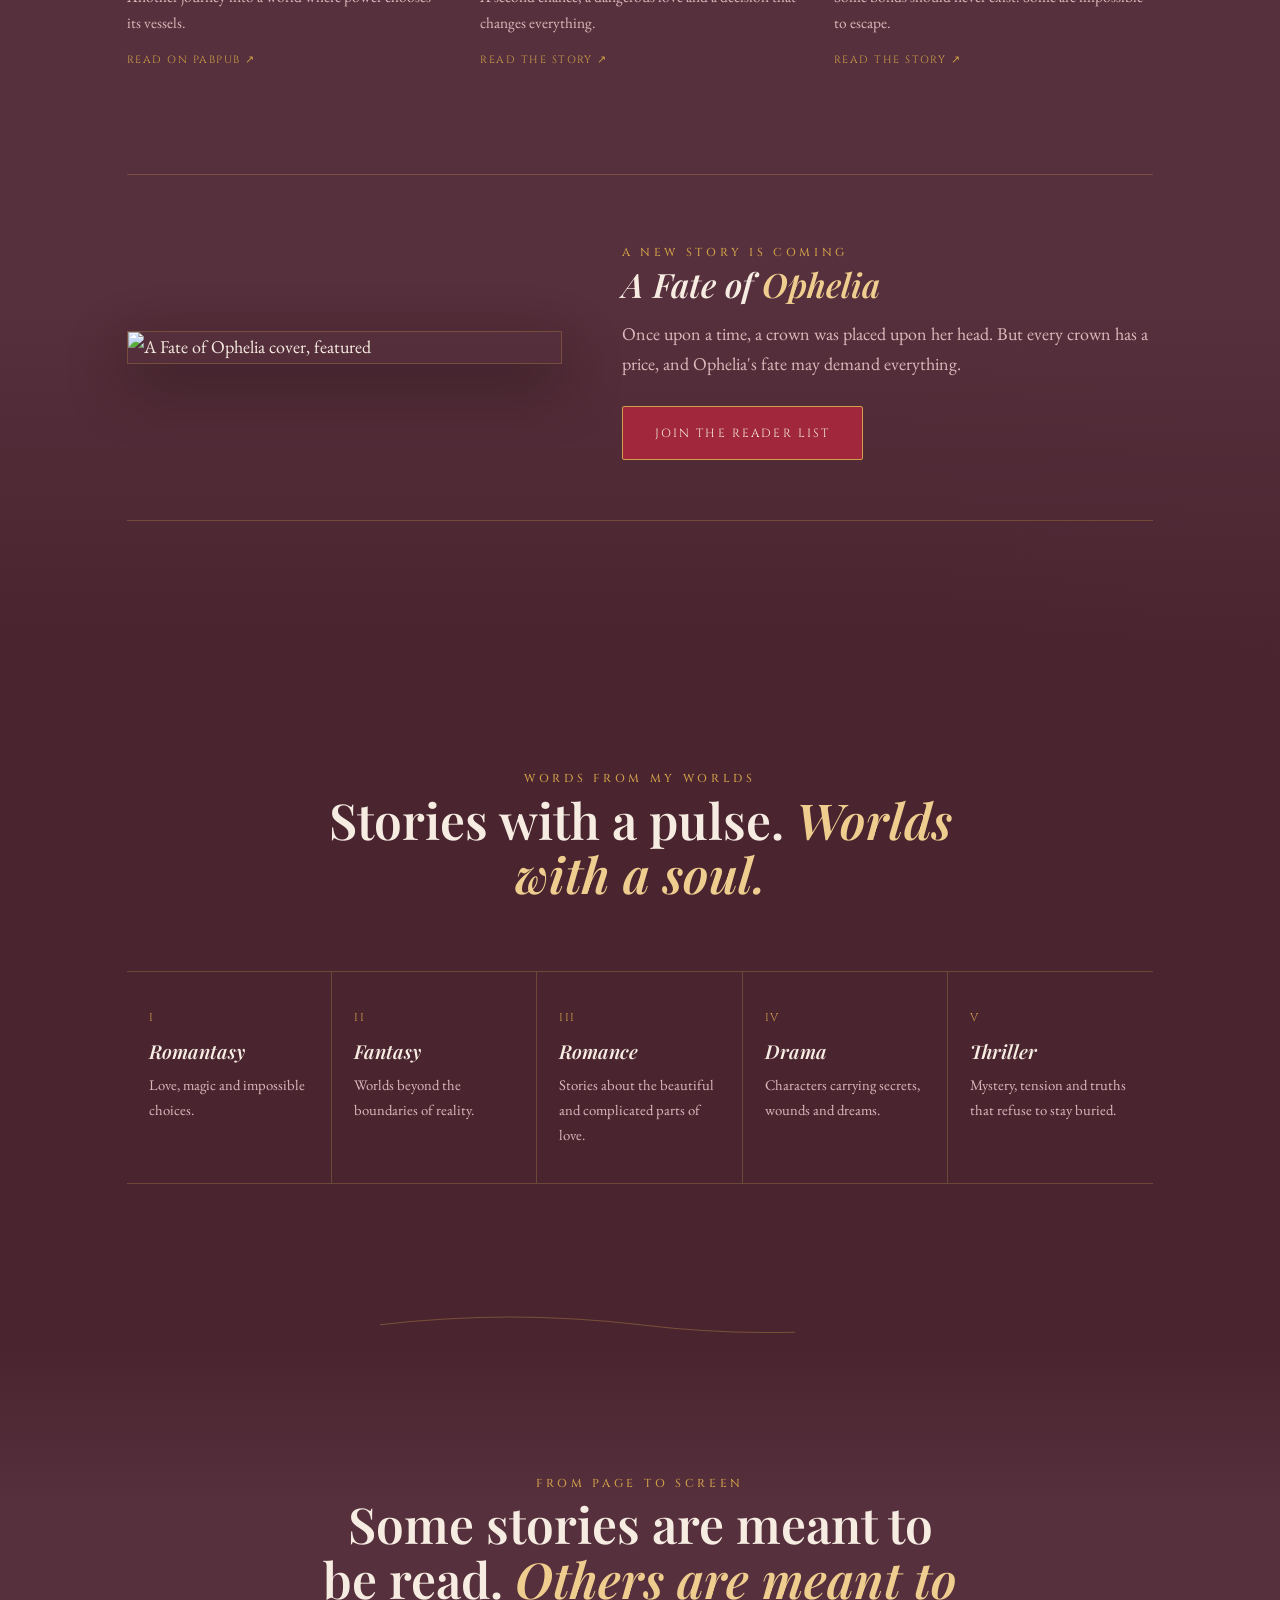
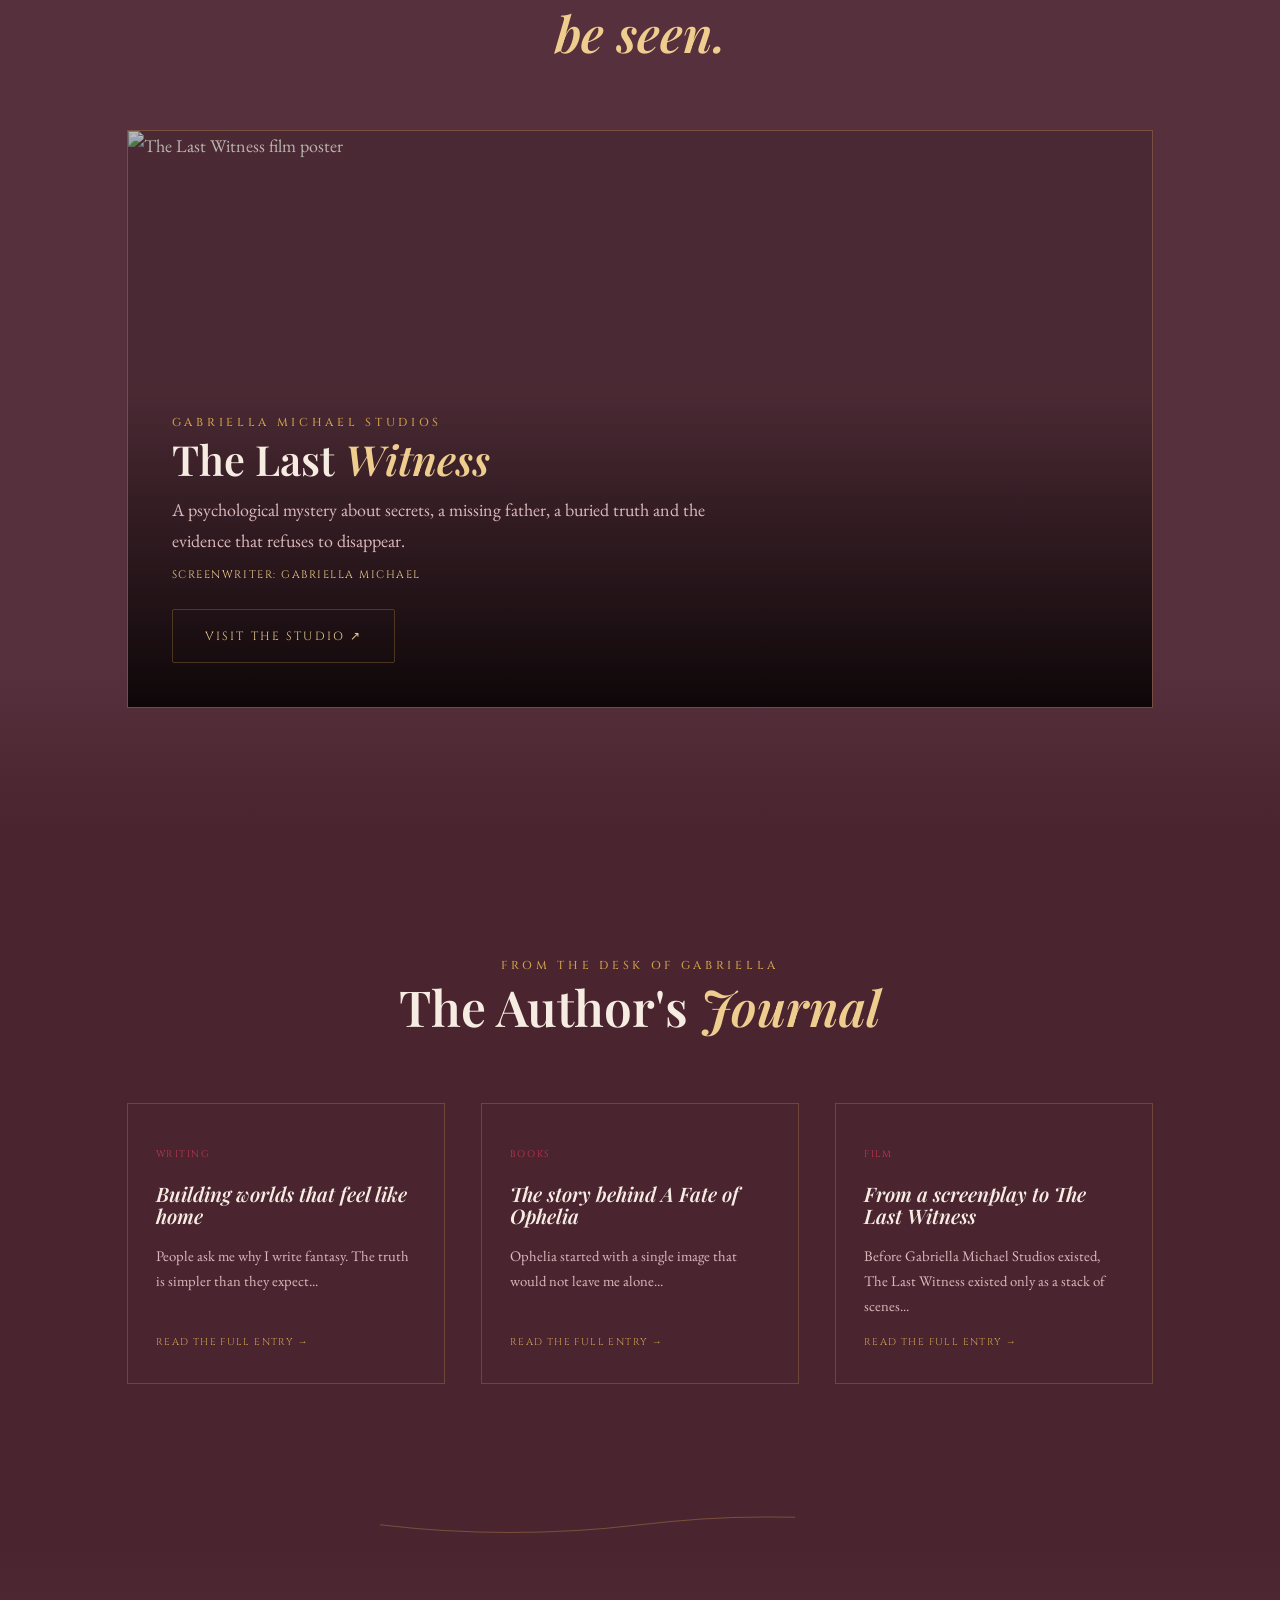
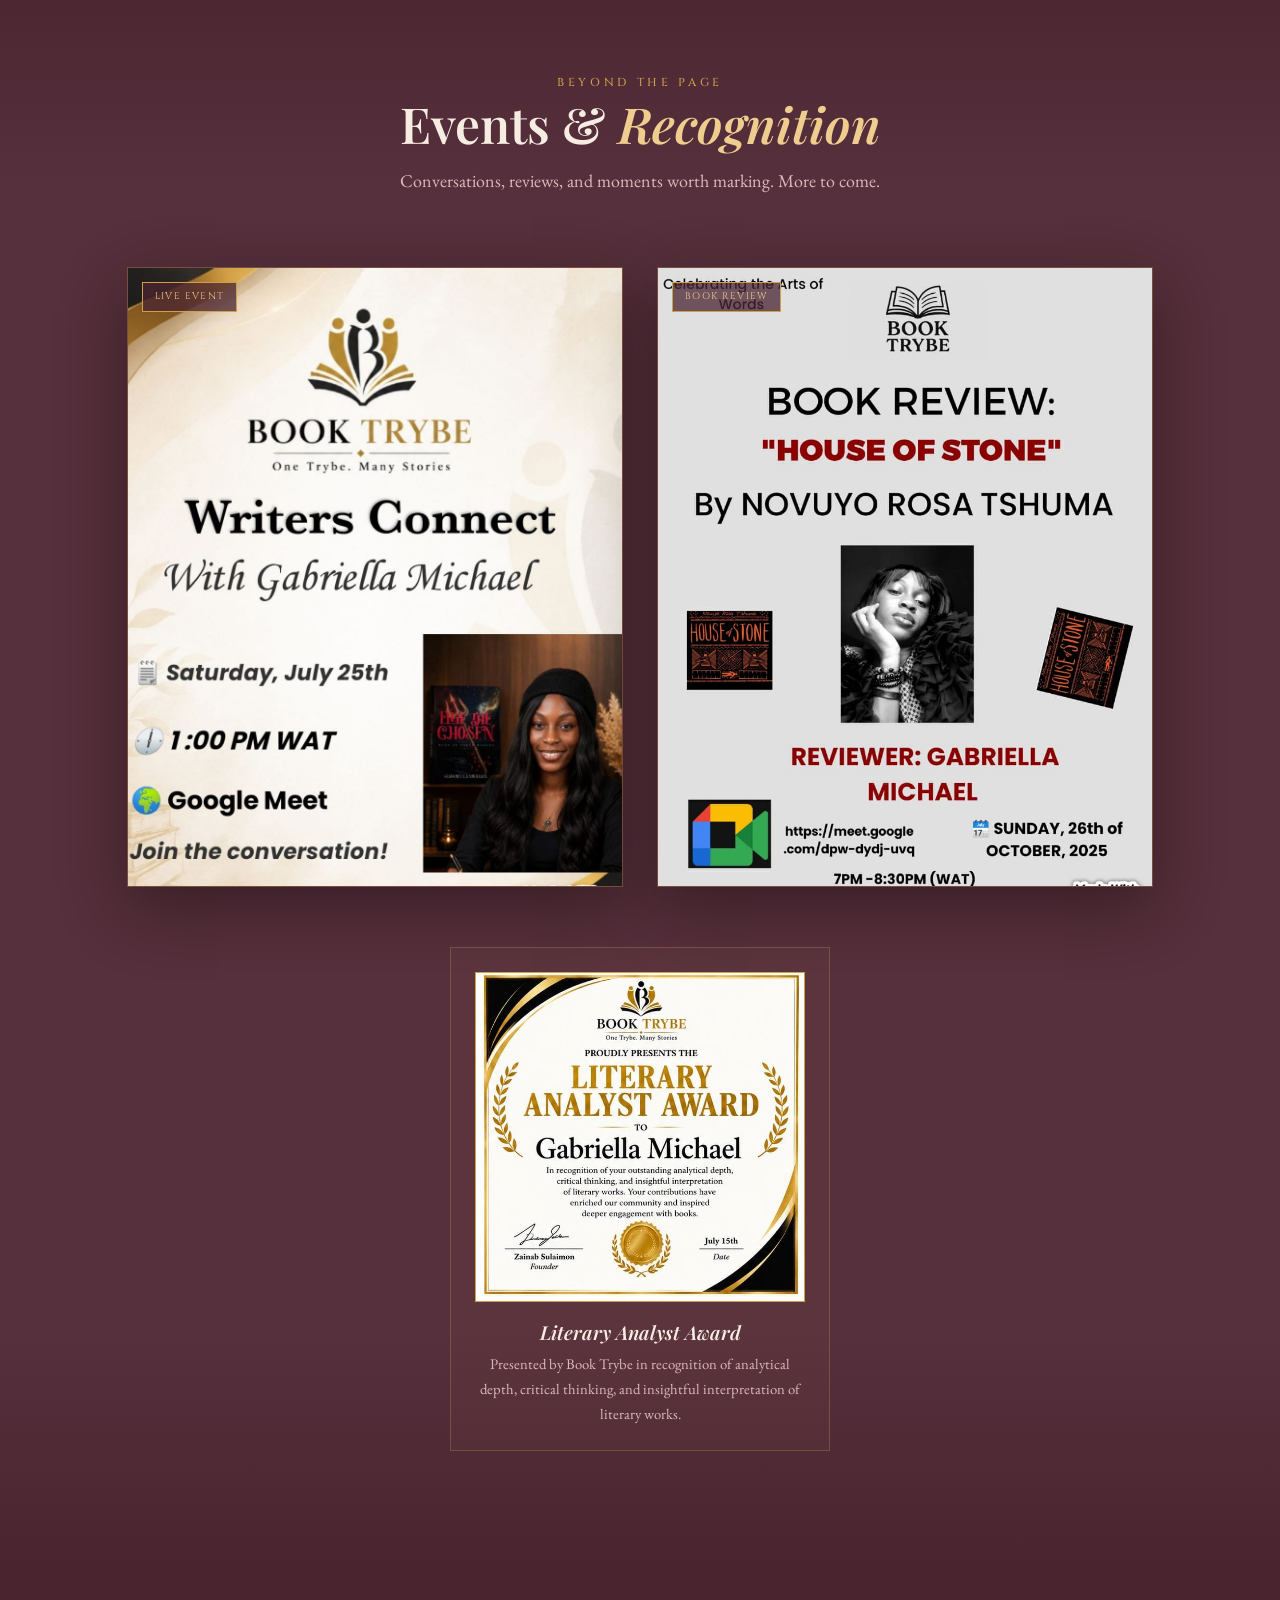
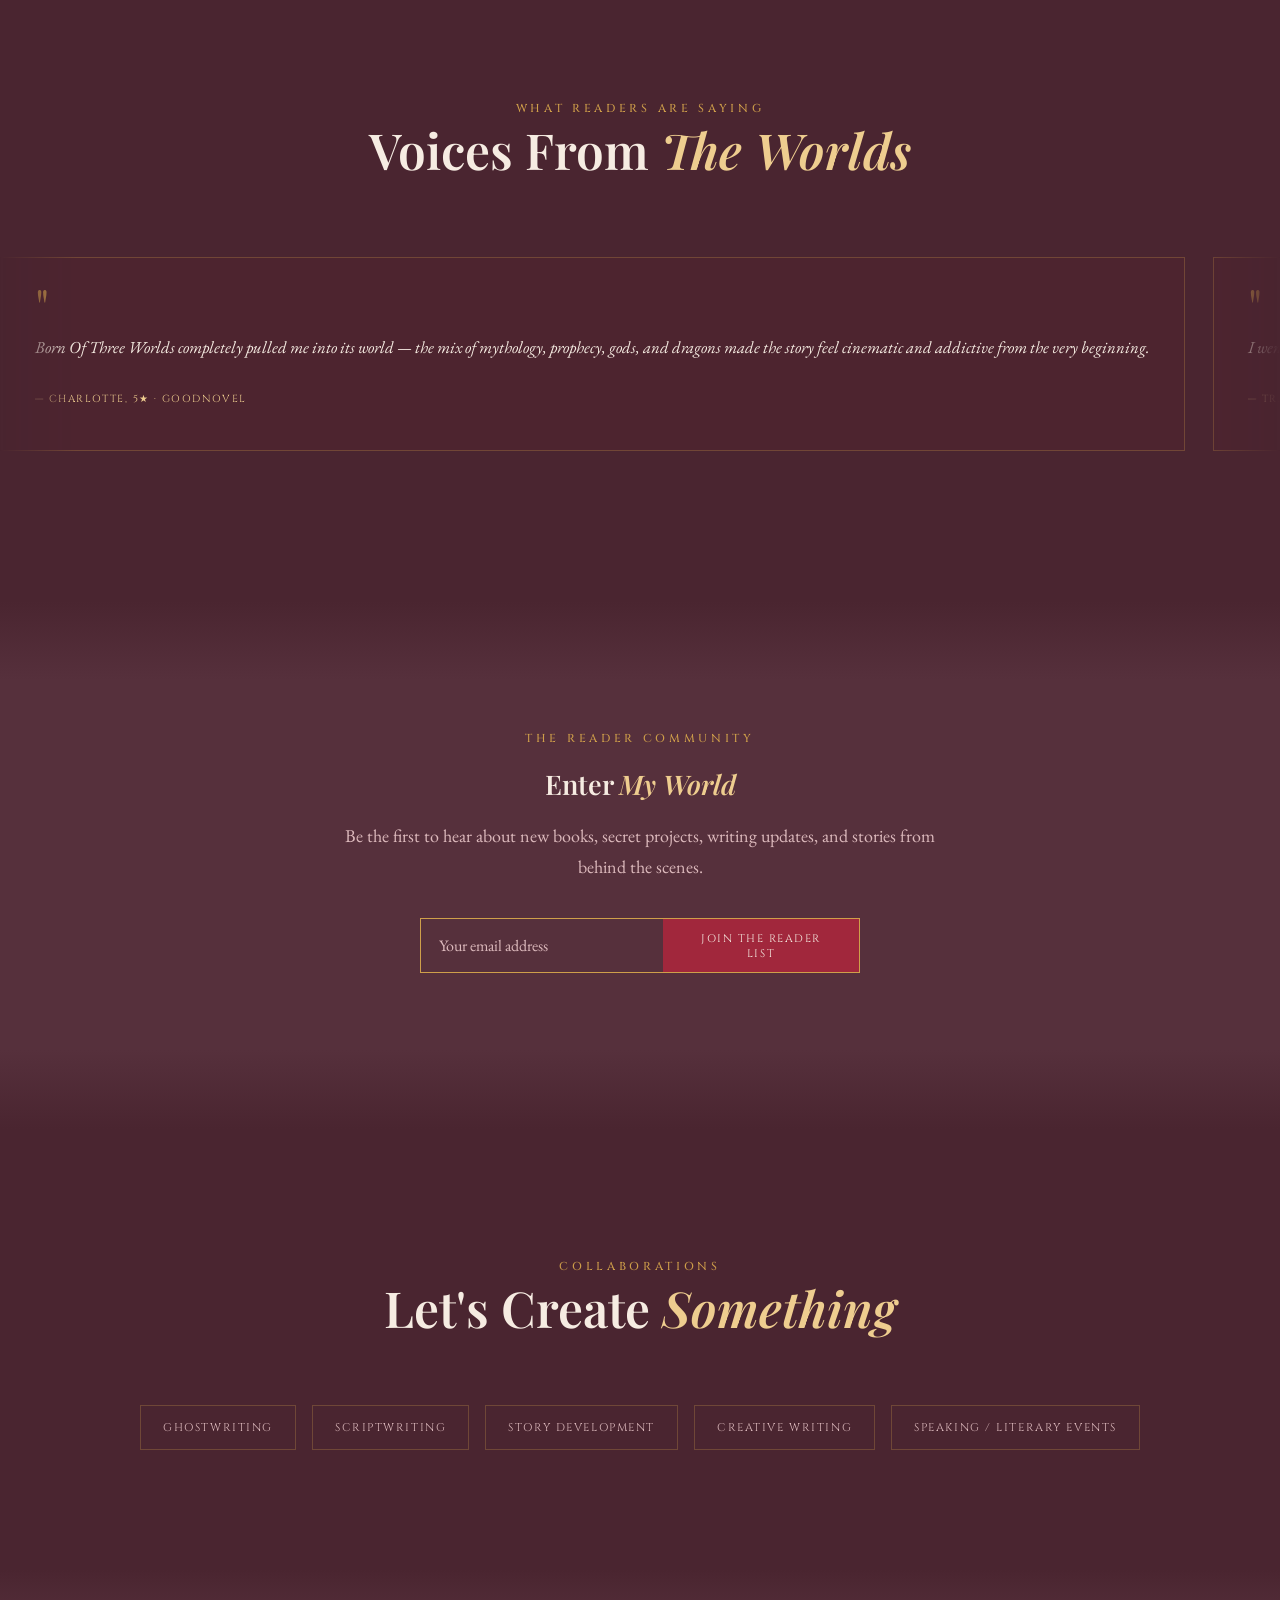
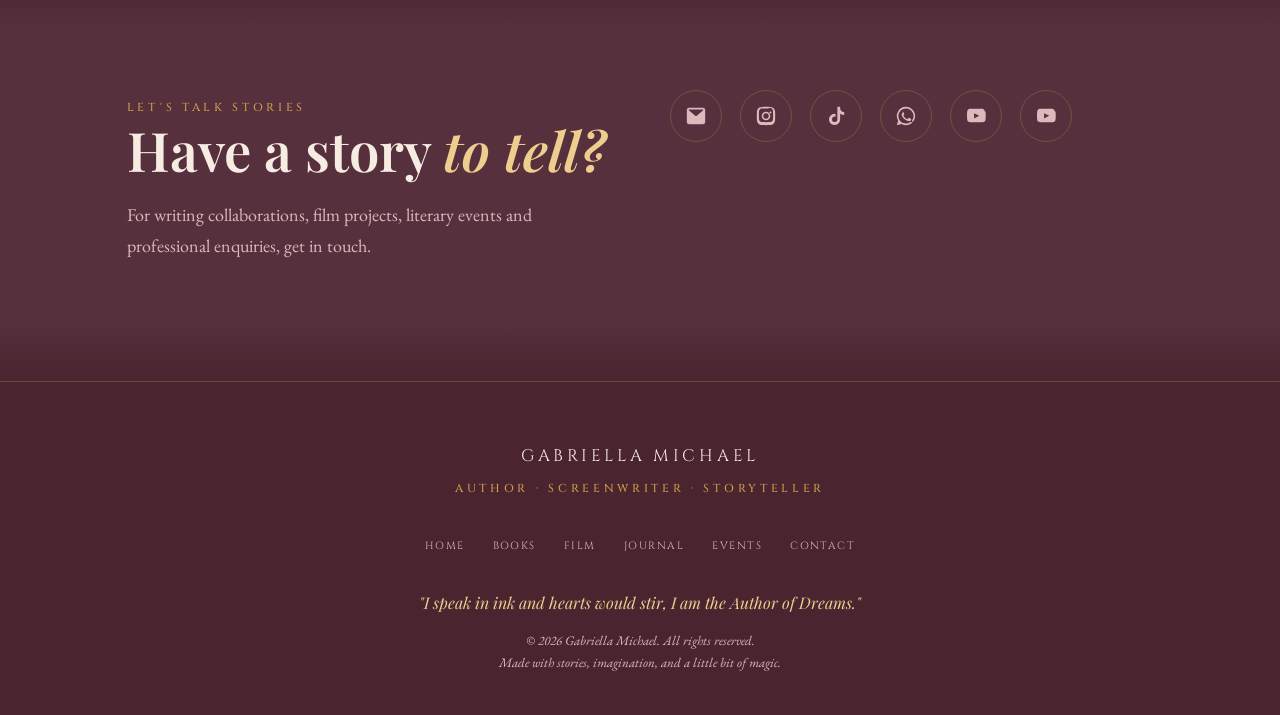
==== commit ca813cd3: "Add files via upload" ====
--- a/index.html
+++ b/index.html
@@ -169,13 +169,20 @@
     padding:150px 6vw 80px;
     overflow:hidden;
   }
+  .hero-video{
+    position:absolute; inset:0; z-index:0;
+    width:100%; height:100%;
+    object-fit:cover;
+    object-position:center 30%;
+  }
   .hero::before{
     content:'';
     position:absolute; inset:0; z-index:0;
     background:
       radial-gradient(ellipse 70% 60% at 78% 40%, rgba(161,39,60,0.28), transparent 65%),
       radial-gradient(ellipse 50% 70% at 10% 80%, rgba(99,57,74,0.5), transparent 70%),
-      radial-gradient(ellipse 90% 50% at 50% 100%, rgba(58,30,38,0.55), transparent);
+      radial-gradient(ellipse 90% 50% at 50% 100%, rgba(58,30,38,0.55), transparent),
+      linear-gradient(180deg, rgba(74,37,48,0.55), rgba(74,37,48,0.35) 40%, rgba(74,37,48,0.75));
   }
   .hero::after{
     /* mist layer */
@@ -643,6 +650,73 @@
   .award-card h3{ font-size:1.2rem; margin-bottom:8px; font-style:italic; }
   .award-card p{ color:var(--bone-dim); font-size:0.92rem; }
 
+  /* ---------- SPLASH ENTRANCE ---------- */
+  .splash-overlay{
+    position:fixed; inset:0; z-index:400;
+    background:
+      radial-gradient(ellipse 70% 60% at 50% 30%, rgba(161,39,60,0.35), transparent 65%),
+      rgba(23,11,15,0.94);
+    backdrop-filter:blur(6px);
+    display:none;
+    align-items:center; justify-content:center;
+    padding:30px 6vw;
+  }
+  .splash-overlay.open{ display:flex; }
+  .splash-box{
+    background:var(--wine-deep);
+    border:1px solid var(--gold);
+    box-shadow:0 30px 80px rgba(10,4,6,0.6);
+    max-width:820px; width:100%;
+    display:grid; grid-template-columns:0.8fr 1.2fr;
+    overflow:hidden;
+  }
+  @media (max-width:720px){ .splash-box{ grid-template-columns:1fr; } }
+  .splash-cover{ position:relative; }
+  .splash-cover img{ width:100%; height:100%; object-fit:cover; display:block; }
+  @media (max-width:720px){ .splash-cover{ max-height:260px; } }
+  .splash-copy{ padding:44px 40px; }
+  @media (max-width:720px){ .splash-copy{ padding:34px 28px; } }
+  .splash-copy h2{ font-size:clamp(1.8rem,4vw,2.4rem); margin-bottom:16px; font-style:italic; }
+  .splash-copy p{ color:var(--bone-dim); margin-bottom:28px; }
+  .splash-ctas{ display:flex; flex-direction:column; gap:14px; align-items:flex-start; }
+  .splash-ctas .btn{ width:100%; justify-content:center; }
+
+  /* ---------- WORLD OF OPHELIA ---------- */
+  .ophelia-reveal{
+    display:grid; grid-template-columns:0.85fr 1.15fr; gap:60px; align-items:center;
+    margin-bottom:80px;
+  }
+  @media (max-width:900px){ .ophelia-reveal{ grid-template-columns:1fr; } }
+  .ophelia-reveal img{
+    width:100%;
+    border:1px solid var(--gold);
+    box-shadow:var(--shadow);
+  }
+  .ophelia-reveal-copy .eyebrow{ margin-bottom:16px; }
+  .ophelia-reveal-copy h3{ font-size:2rem; margin-bottom:18px; font-style:italic; }
+  .ophelia-reveal-copy p{ color:var(--bone-dim); margin-bottom:26px; }
+
+  .moodboard-grid{
+    display:grid; grid-template-columns:1fr 1fr; gap:34px;
+  }
+  @media (max-width:820px){ .moodboard-grid{ grid-template-columns:1fr; } }
+  .moodboard-card{
+    border:1px solid var(--line);
+    overflow:hidden;
+  }
+  .moodboard-card img{
+    width:100%; display:block;
+    transition:transform 0.6s ease;
+  }
+  .moodboard-card:hover img{ transform:scale(1.03); }
+  .moodboard-label{
+    padding:22px 26px;
+    border-top:1px solid var(--line);
+  }
+  .moodboard-label .genre{ font-family:'Cinzel',serif; font-size:0.62rem; letter-spacing:0.16em; color:var(--blood-bright); text-transform:uppercase; display:block; margin-bottom:8px; }
+  .moodboard-label h4{ font-family:'Playfair Display',serif; font-size:1.3rem; font-style:italic; color:var(--bone); }
+  .moodboard-label p{ color:var(--bone-dim); font-size:0.92rem; margin-top:8px; }
+
   /* ---------- NEWSLETTER ---------- */
   .newsletter{
     text-align:center;
@@ -710,6 +784,42 @@
 </style>
 </head>
 <body>
+
+<!-- ENTRANCE SPLASH: A Fate of Ophelia -->
+<div class="splash-overlay" id="splashOverlay">
+  <div class="splash-box">
+    <div class="splash-cover">
+      <img src="https://gabriellamichael.com.ng/ophelia-cover.jpeg" alt="A Fate of Ophelia cover">
+    </div>
+    <div class="splash-copy">
+      <span class="event-tag" style="position:static; display:inline-block; margin-bottom:18px;">Coming Soon</span>
+      <h2>A Fate of <em>Ophelia</em></h2>
+      <p>Some fates are written in blood. Others are waiting to be broken. Be the first to know when Ophelia's story is ready.</p>
+      <div class="splash-ctas">
+        <button class="btn btn-seal" id="splashJoinBtn" type="button">Join The Reader List</button>
+        <button class="btn btn-ghost" id="splashEnterBtn" type="button">Enter The Site</button>
+      </div>
+    </div>
+  </div>
+</div>
+
+<!-- NEWSLETTER MODAL (pops up instantly) -->
+<div class="modal-overlay" id="newsletterModalOverlay">
+  <div class="modal-box" style="max-width:520px; text-align:center;">
+    <button class="modal-close" id="newsletterModalClose" aria-label="Close">✕</button>
+    <span class="eyebrow">The Reader Community</span>
+    <h3 style="margin:14px 0 16px;">Enter <em>My World</em></h3>
+    <p>Be the first to hear about new books, secret projects, writing updates, and stories from behind the scenes.</p>
+    <form class="newsletter-form" id="newsletterModalForm" style="margin-top:26px;">
+      <input type="hidden" name="access_key" value="ef22f026-7430-44a8-8c2b-af608c90b937">
+      <input type="hidden" name="subject" value="New Reader List Signup — gabriellamichael.com.ng">
+      <input type="hidden" name="from_name" value="Gabriella Michael Website">
+      <input type="email" name="email" placeholder="Your email address" required aria-label="Email address">
+      <button type="submit">Join The Reader List</button>
+    </form>
+    <p class="newsletter-note" id="newsletterModalNote"></p>
+  </div>
+</div>
 
 <div class="rose-marker" aria-hidden="true">
   <svg viewBox="0 0 100 100">
@@ -733,6 +843,7 @@
       <li><a href="#home">Home</a></li>
       <li><a href="#about">About</a></li>
       <li><a href="#books">Books</a></li>
+      <li><a href="#ophelia-world">Ophelia</a></li>
       <li><a href="#writing">Writing</a></li>
       <li><a href="#film">Film</a></li>
       <li><a href="#journal">Journal</a></li>
@@ -745,34 +856,30 @@
 
 <!-- HERO -->
 <section class="hero" id="home">
+  <video class="hero-video" autoplay muted loop playsinline poster="">
+    <source src="videos/hero-ophelia.mp4" type="video/mp4">
+  </video>
   <div class="hero-grid">
     <div class="hero-copy">
       <span class="eyebrow">Author · Screenwriter · Storyteller</span>
       <p style="font-family:'Playfair Display',serif; font-style:italic; color:var(--gold-light); font-size:1.05rem; margin:18px 0 22px;">"I speak in ink and hearts would stir, I am the Author of Dreams."</p>
-      <h1>Power chooses <em>its vessel.</em></h1>
-      <p class="hero-line">Enter the world of <em>Ellie the Chosen</em> — a girl caught between three worlds, and a destiny she never asked for.</p>
+      <h1>Some fates are <em>written in blood.</em></h1>
+      <p class="hero-line">Enter the world of <em>A Fate of Ophelia</em> — a cursed king, a stolen crown, and a marriage neither of them chose.</p>
       <div class="hero-ctas">
-        <a href="https://www.pabpub.com/book/3597" class="btn btn-seal">Read Ellie The Chosen</a>
+        <a href="javascript:void(0)" class="btn btn-seal" onclick="openNewsletterModal()">Join The Reader List</a>
         <a href="#books" class="btn btn-ghost">Explore All Books</a>
         <a href="https://youtube.com/@officialgabriella_michael?si=9IUn-QOKKBRXG5S9" class="btn btn-ghost">Watch Me Grow ↗</a>
       </div>
     </div>
     <div class="hero-cover-wrap">
       <div class="hero-cover">
-        <span class="hero-cover-tag">Published</span>
-        <img src="https://gabriellamichael.com.ng/ellie-cover.jpeg" alt="Ellie the Chosen: Born of Three Worlds cover">
+        <span class="hero-cover-tag">Coming Soon</span>
+        <img src="https://gabriellamichael.com.ng/ophelia-cover.jpeg" alt="A Fate of Ophelia cover">
       </div>
     </div>
   </div>
   <div class="scroll-cue"><span>Descend</span><span class="stem"></span></div>
 </section>
-
-<!-- COMING SOON STRIP -->
-<div class="container reveal" style="padding:44px 6vw; display:flex; align-items:center; justify-content:center; gap:18px; flex-wrap:wrap; border-top:1px solid var(--line); border-bottom:1px solid var(--line);">
-  <span class="eyebrow" style="margin:0;">Coming Next</span>
-  <span style="font-family:'Playfair Display',serif; font-style:italic; font-size:1.3rem;">A Fate of <em>Ophelia</em> — a cursed king, a stolen crown, a marriage neither of them chose.</span>
-  <a href="#contact" class="btn btn-ghost" style="padding:12px 22px;">Join The Reader List</a>
-</div>
 
 <div class="thorn-divider reveal" aria-hidden="true">
   <svg viewBox="0 0 500 40" preserveAspectRatio="none">
@@ -804,6 +911,45 @@
   </div>
 </section>
 
+<!-- WORLD OF OPHELIA -->
+<section id="ophelia-world" class="section-alt">
+  <div class="container">
+    <div class="section-head reveal">
+      <span class="eyebrow">Cover Reveal</span>
+      <h2>The World of <em>Ophelia</em></h2>
+    </div>
+
+    <div class="ophelia-reveal reveal">
+      <img src="images/ophelia-cover-reveal.jpg" alt="A Fate of Ophelia official cover reveal, showing tropes: arranged marriage, the cursed king, the last dragon, dark royal court, tragic romance">
+      <div class="ophelia-reveal-copy">
+        <span class="eyebrow">Coming 2027 · A Dark Fantasy Romance</span>
+        <h3>An arranged marriage. <em>A cursed king.</em></h3>
+        <p>A crown she never wanted, a king who cannot outlive his own curse, and a court built on secrets sharper than any blade. Dragons, tragic romance, and a fate written long before Ophelia had a say in it.</p>
+        <a href="javascript:void(0)" class="btn btn-seal" onclick="openNewsletterModal()">Join The Reader List</a>
+      </div>
+    </div>
+
+    <div class="moodboard-grid reveal">
+      <div class="moodboard-card">
+        <img src="images/ophelia-moodboard.jpg" alt="Ophelia character mood board — a princess in a dark gothic castle, dragons and dragon eggs, moonlit towers">
+        <div class="moodboard-label">
+          <span class="genre">The Princess</span>
+          <h4>Ophelia</h4>
+          <p>A crown placed on her head, a fate she never chose, and a world of dragons and dark court politics closing in around her.</p>
+        </div>
+      </div>
+      <div class="moodboard-card">
+        <img src="images/aurelius-moodboard.jpg" alt="Aurelius character mood board — a cursed king with a crown, wolves, a gothic castle, a bloodstained sealed letter">
+        <div class="moodboard-label">
+          <span class="genre">The Cursed King</span>
+          <h4>Aurelius</h4>
+          <p>Centuries of loss behind cold, golden eyes. A king cursed to outlive everyone he loves, bound now to a wife who was never given a choice.</p>
+        </div>
+      </div>
+    </div>
+  </div>
+</section>
+
 <!-- ABOUT -->
 <section id="about">
   <div class="container">
@@ -870,7 +1016,7 @@
           <h3>A Fate of <em>Ophelia</em></h3>
           <p>Some fates are written in blood. Others are waiting to be broken.</p>
           <div class="book-links">
-            <a href="#contact">Join The Reader List</a>
+            <a href="javascript:void(0)" onclick="openNewsletterModal()">Join The Reader List</a>
           </div>
         </div>
       </div>
@@ -885,7 +1031,7 @@
           <h3>Shadows of <em>Three Worlds</em></h3>
           <p>The next chapter of the worlds created in Ellie the Chosen.</p>
           <div class="book-links">
-            <a href="#contact">Join The Reader List</a>
+            <a href="javascript:void(0)" onclick="openNewsletterModal()">Join The Reader List</a>
           </div>
         </div>
       </div>
@@ -943,7 +1089,7 @@
         <span class="eyebrow">A New Story Is Coming</span>
         <h3>A Fate of <em>Ophelia</em></h3>
         <p>Once upon a time, a crown was placed upon her head. But every crown has a price, and Ophelia's fate may demand everything.</p>
-        <a href="#contact" class="btn btn-seal">Join The Reader List</a>
+        <a href="javascript:void(0)" class="btn btn-seal" onclick="openNewsletterModal()">Join The Reader List</a>
       </div>
     </div>
 
@@ -1339,17 +1485,16 @@
     document.body.style.overflow = '';
   }
 
-  // Newsletter form -> Web3Forms
-  const newsletterForm = document.getElementById('newsletterForm');
-  const newsletterNote = document.getElementById('newsletterNote');
-  if(newsletterForm){
-    newsletterForm.addEventListener('submit', async (e) => {
+  // Newsletter form -> Web3Forms (reusable for inline form + popup modal)
+  function setupNewsletterForm(form, note){
+    if(!form) return;
+    form.addEventListener('submit', async (e) => {
       e.preventDefault();
-      const btn = newsletterForm.querySelector('button');
+      const btn = form.querySelector('button');
       const originalText = btn.textContent;
-      const key = newsletterForm.access_key.value;
+      const key = form.access_key.value;
       if(!key || key === 'PASTE_YOUR_WEB3FORMS_ACCESS_KEY_HERE'){
-        newsletterNote.textContent = 'Form not fully set up yet — add your Web3Forms access key.';
+        note.textContent = 'Form not fully set up yet — add your Web3Forms access key.';
         return;
       }
       btn.textContent = 'Sending…';
@@ -1358,26 +1503,58 @@
         const res = await fetch('https://api.web3forms.com/submit', {
           method:'POST',
           headers:{ 'Content-Type':'application/json', 'Accept':'application/json' },
-          body: JSON.stringify(Object.fromEntries(new FormData(newsletterForm)))
+          body: JSON.stringify(Object.fromEntries(new FormData(form)))
         });
         const data = await res.json();
         console.log('Web3Forms response:', data);
         if(data.success){
           btn.textContent = "You're On The List ✨";
-          newsletterForm.reset();
+          form.reset();
         } else {
           btn.textContent = originalText;
-          newsletterNote.textContent = data.message ? ('Error: ' + data.message) : 'Something went wrong — please try again.';
+          note.textContent = data.message ? ('Error: ' + data.message) : 'Something went wrong — please try again.';
         }
       } catch(err){
         console.error('Web3Forms fetch error:', err);
         btn.textContent = originalText;
-        newsletterNote.textContent = 'Network error: ' + err.message;
+        note.textContent = 'Network error: ' + err.message;
       } finally {
         btn.disabled = false;
       }
     });
   }
+  setupNewsletterForm(document.getElementById('newsletterForm'), document.getElementById('newsletterNote'));
+  setupNewsletterForm(document.getElementById('newsletterModalForm'), document.getElementById('newsletterModalNote'));
+
+  // Newsletter popup modal open/close
+  const newsletterModalOverlay = document.getElementById('newsletterModalOverlay');
+  function openNewsletterModal(){
+    newsletterModalOverlay.classList.add('open');
+    document.body.style.overflow = 'hidden';
+  }
+  function closeNewsletterModal(){
+    newsletterModalOverlay.classList.remove('open');
+    if(!splashOverlay.classList.contains('open')){ document.body.style.overflow = ''; }
+  }
+  document.getElementById('newsletterModalClose').addEventListener('click', closeNewsletterModal);
+  newsletterModalOverlay.addEventListener('click', (e) => { if(e.target === newsletterModalOverlay) closeNewsletterModal(); });
+
+  // Entrance splash: A Fate of Ophelia — shows once per visit
+  const splashOverlay = document.getElementById('splashOverlay');
+  if(!sessionStorage.getItem('ophelia_splash_seen')){
+    splashOverlay.classList.add('open');
+    document.body.style.overflow = 'hidden';
+  }
+  function closeSplash(){
+    splashOverlay.classList.remove('open');
+    sessionStorage.setItem('ophelia_splash_seen', '1');
+    if(!newsletterModalOverlay.classList.contains('open')){ document.body.style.overflow = ''; }
+  }
+  document.getElementById('splashEnterBtn').addEventListener('click', closeSplash);
+  document.getElementById('splashJoinBtn').addEventListener('click', () => {
+    closeSplash();
+    openNewsletterModal();
+  });
 
   // Reveal on scroll
   const revealEls = document.querySelectorAll('.reveal, .thorn-divider');
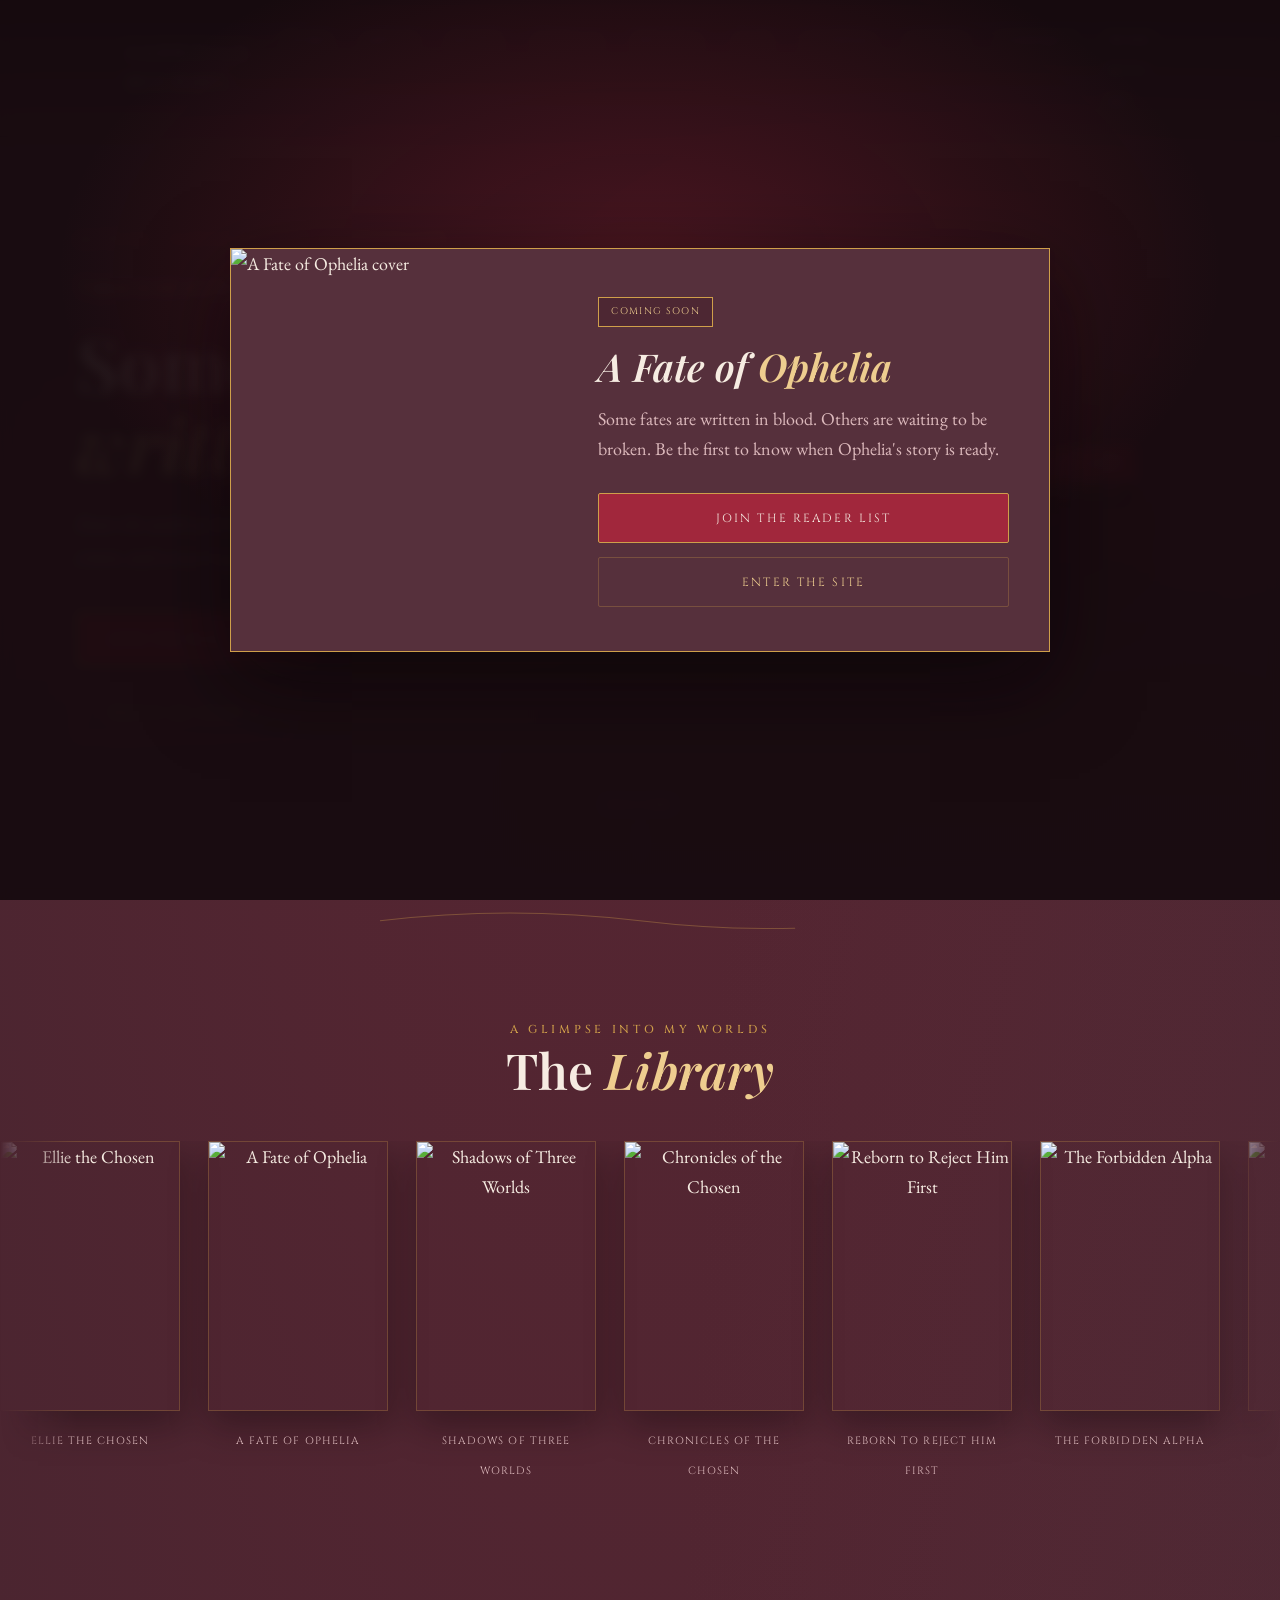
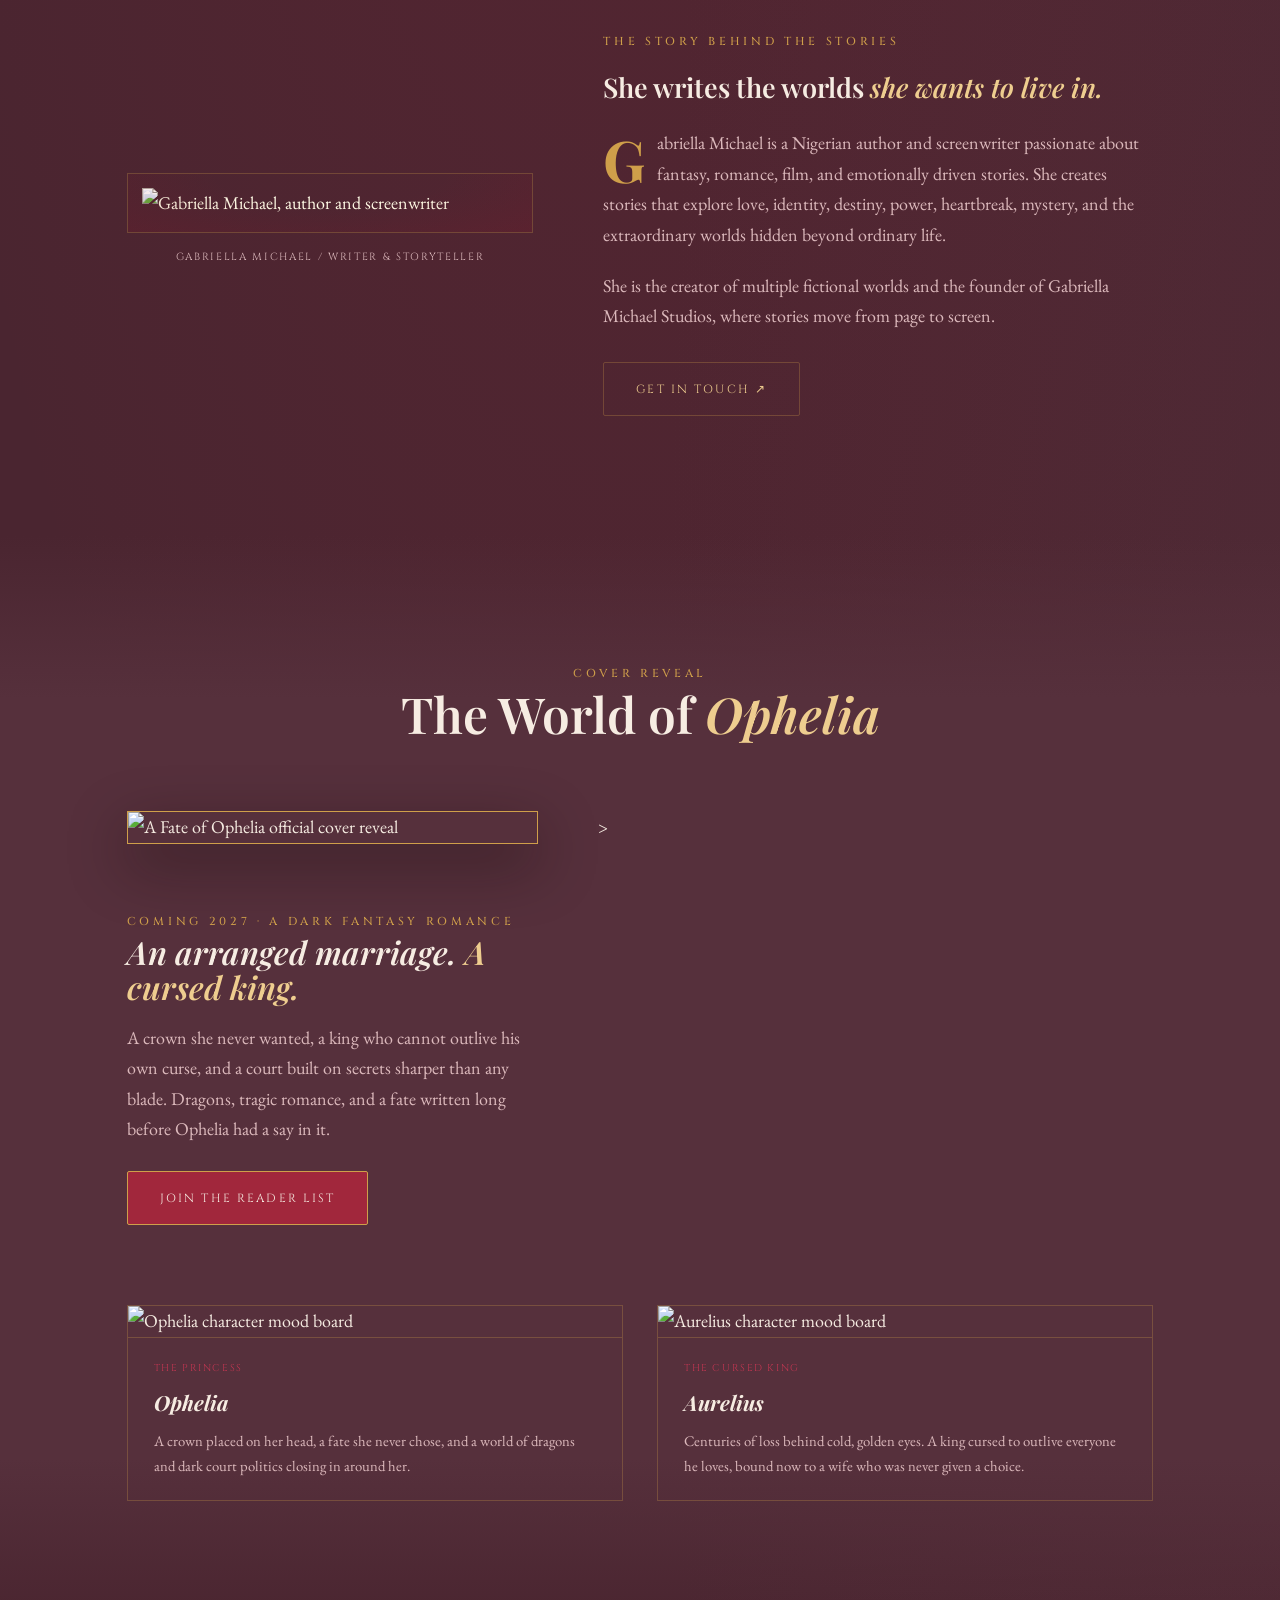
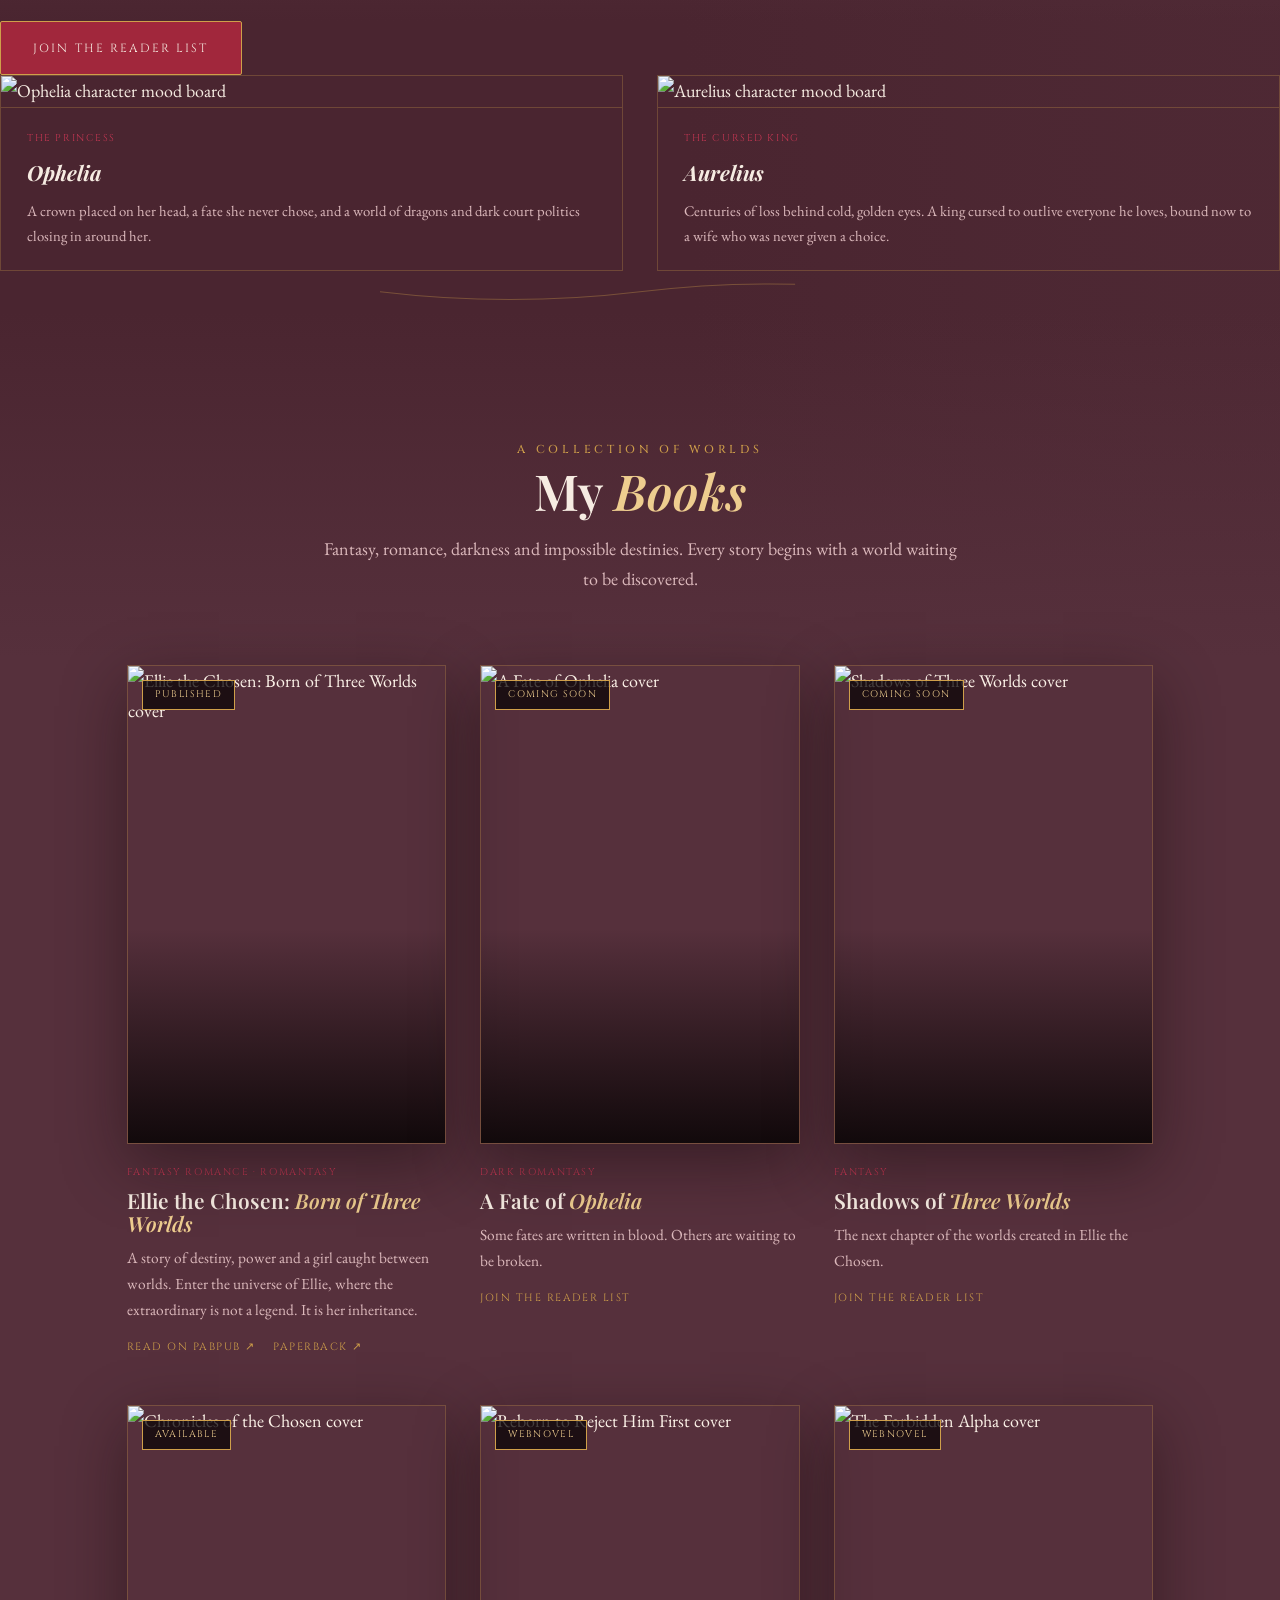
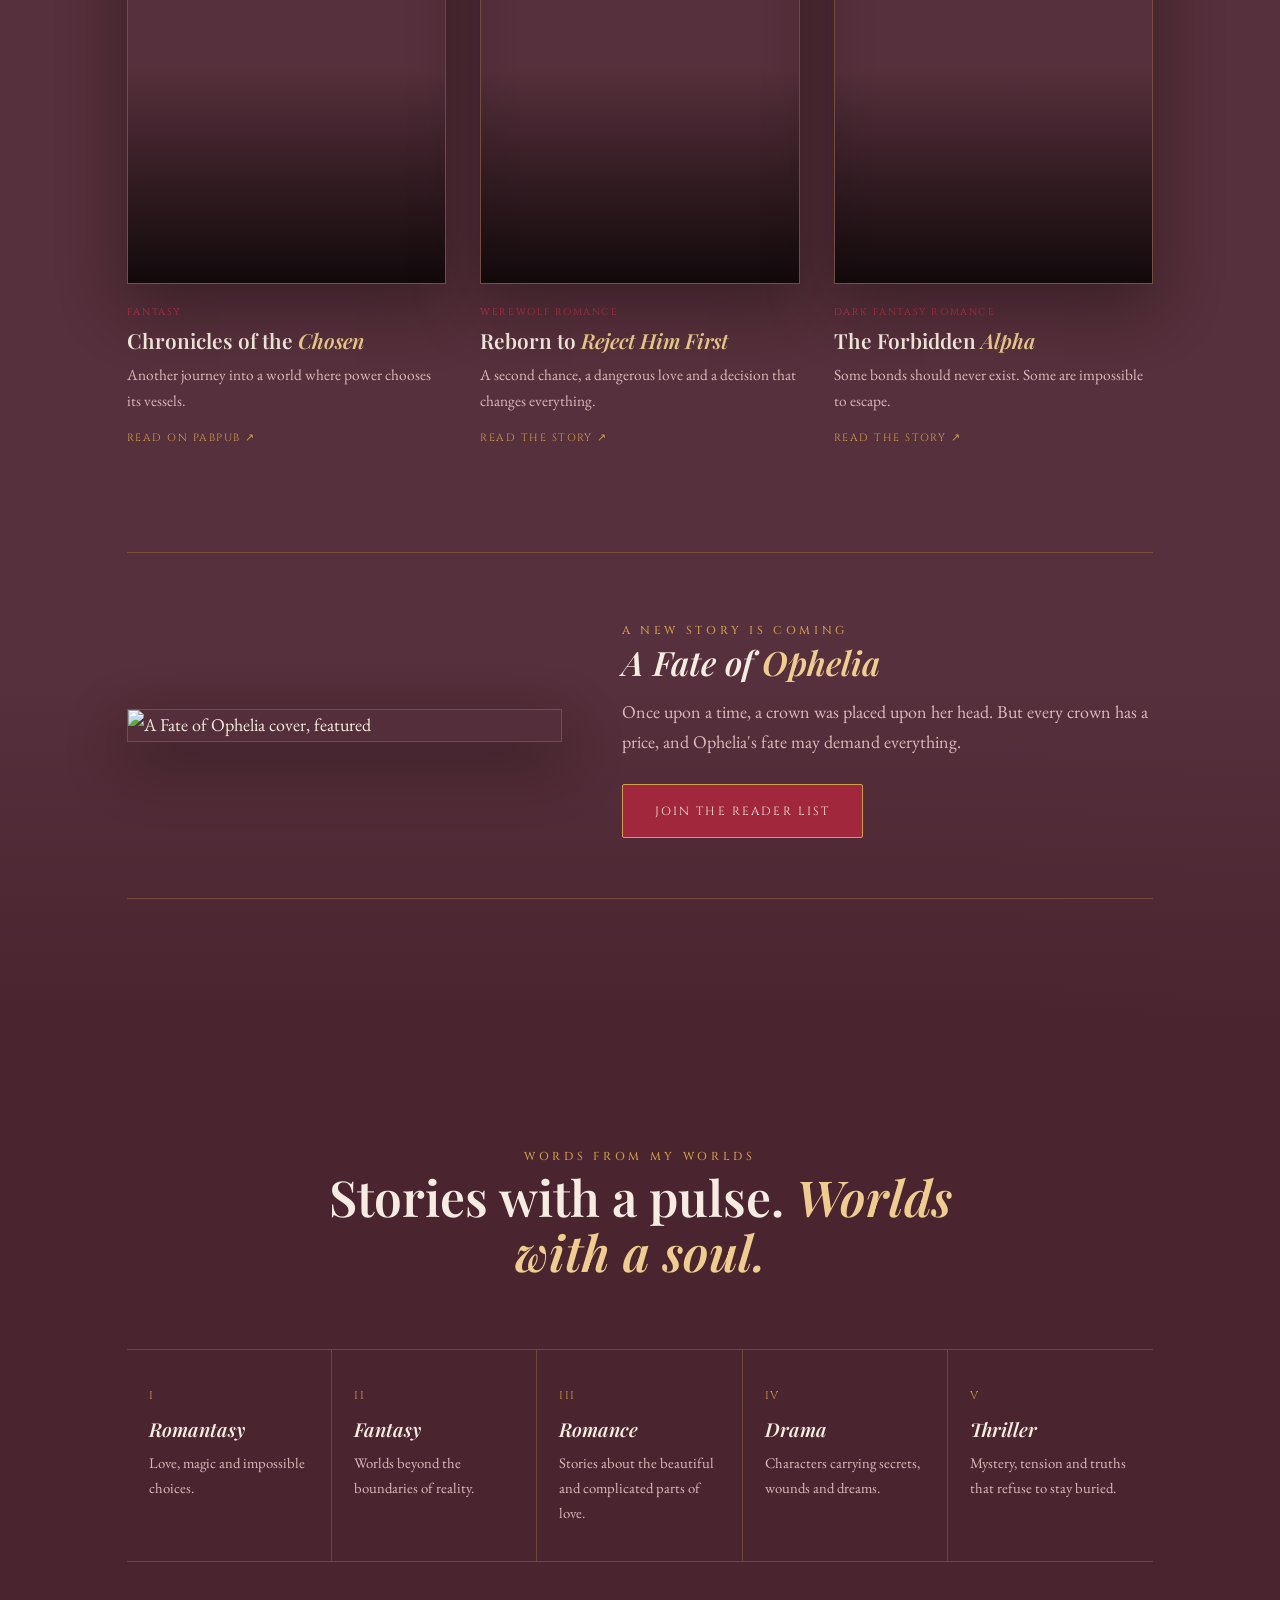
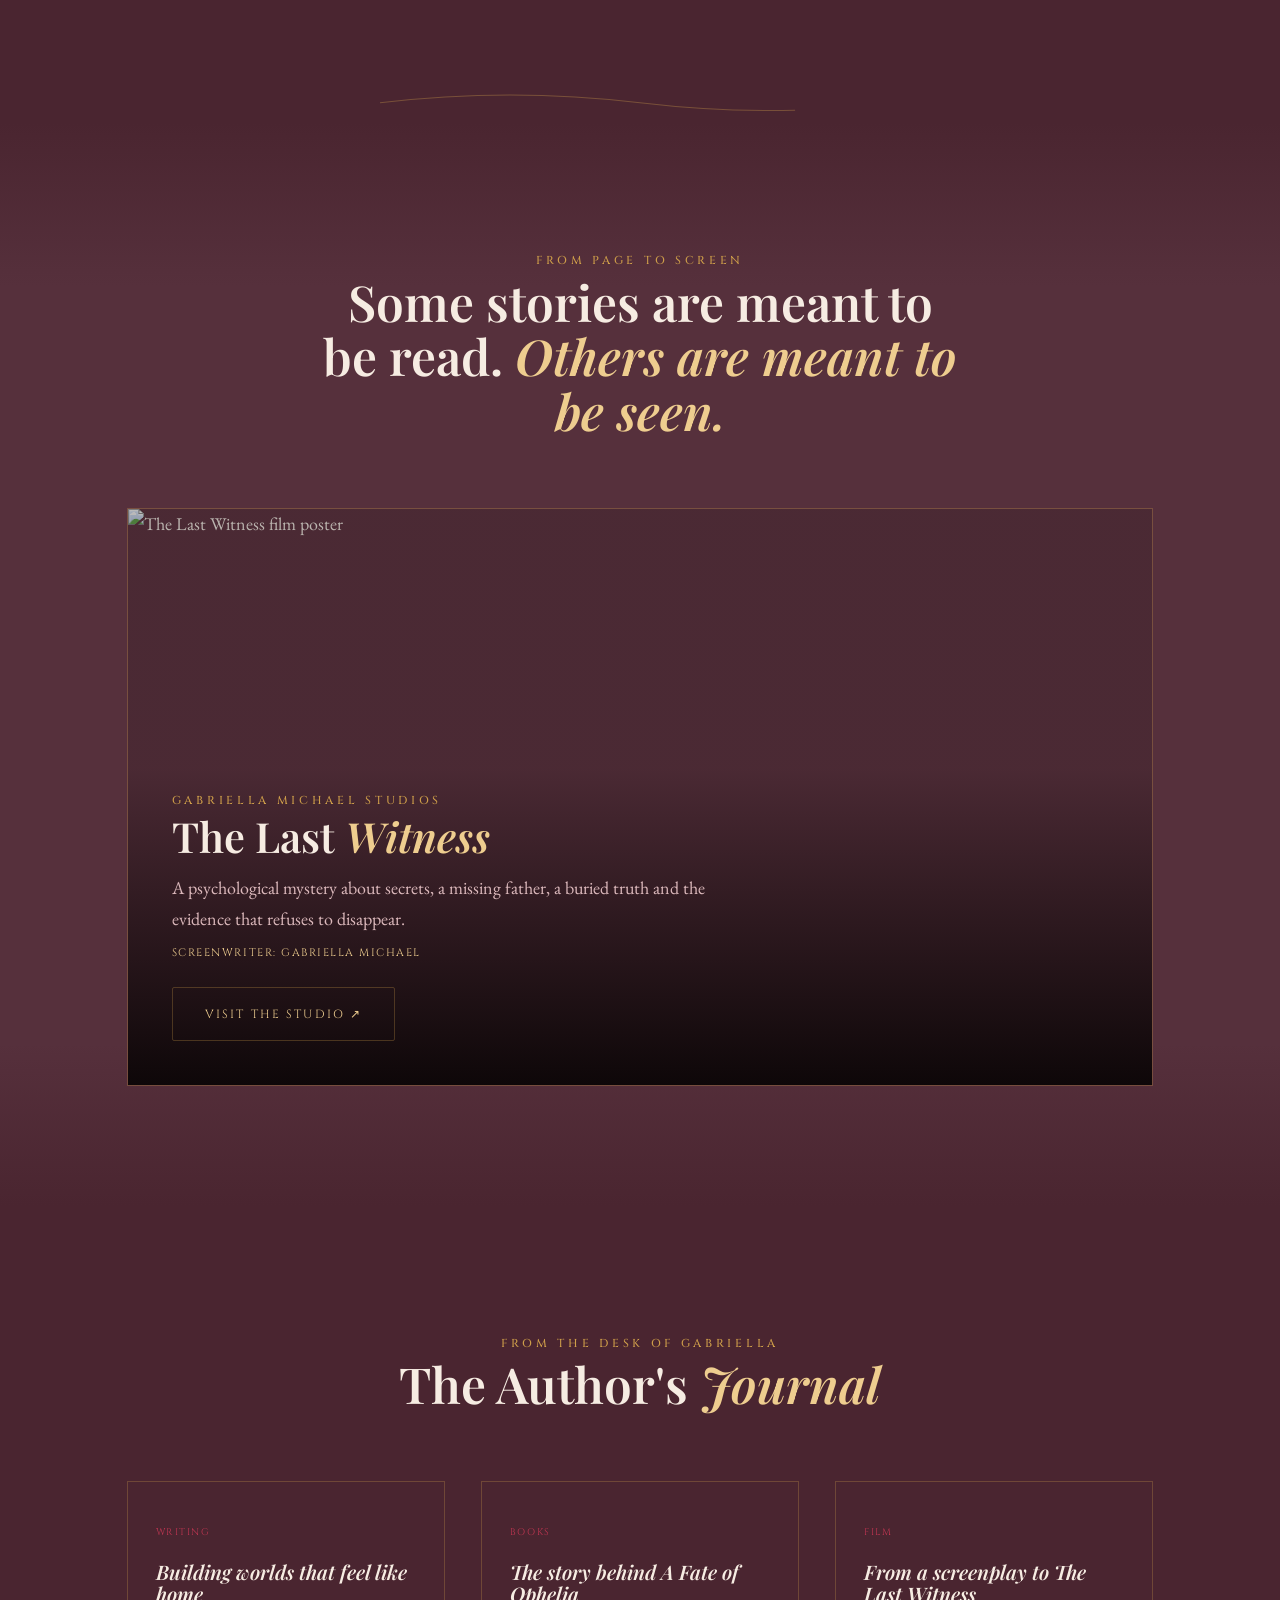
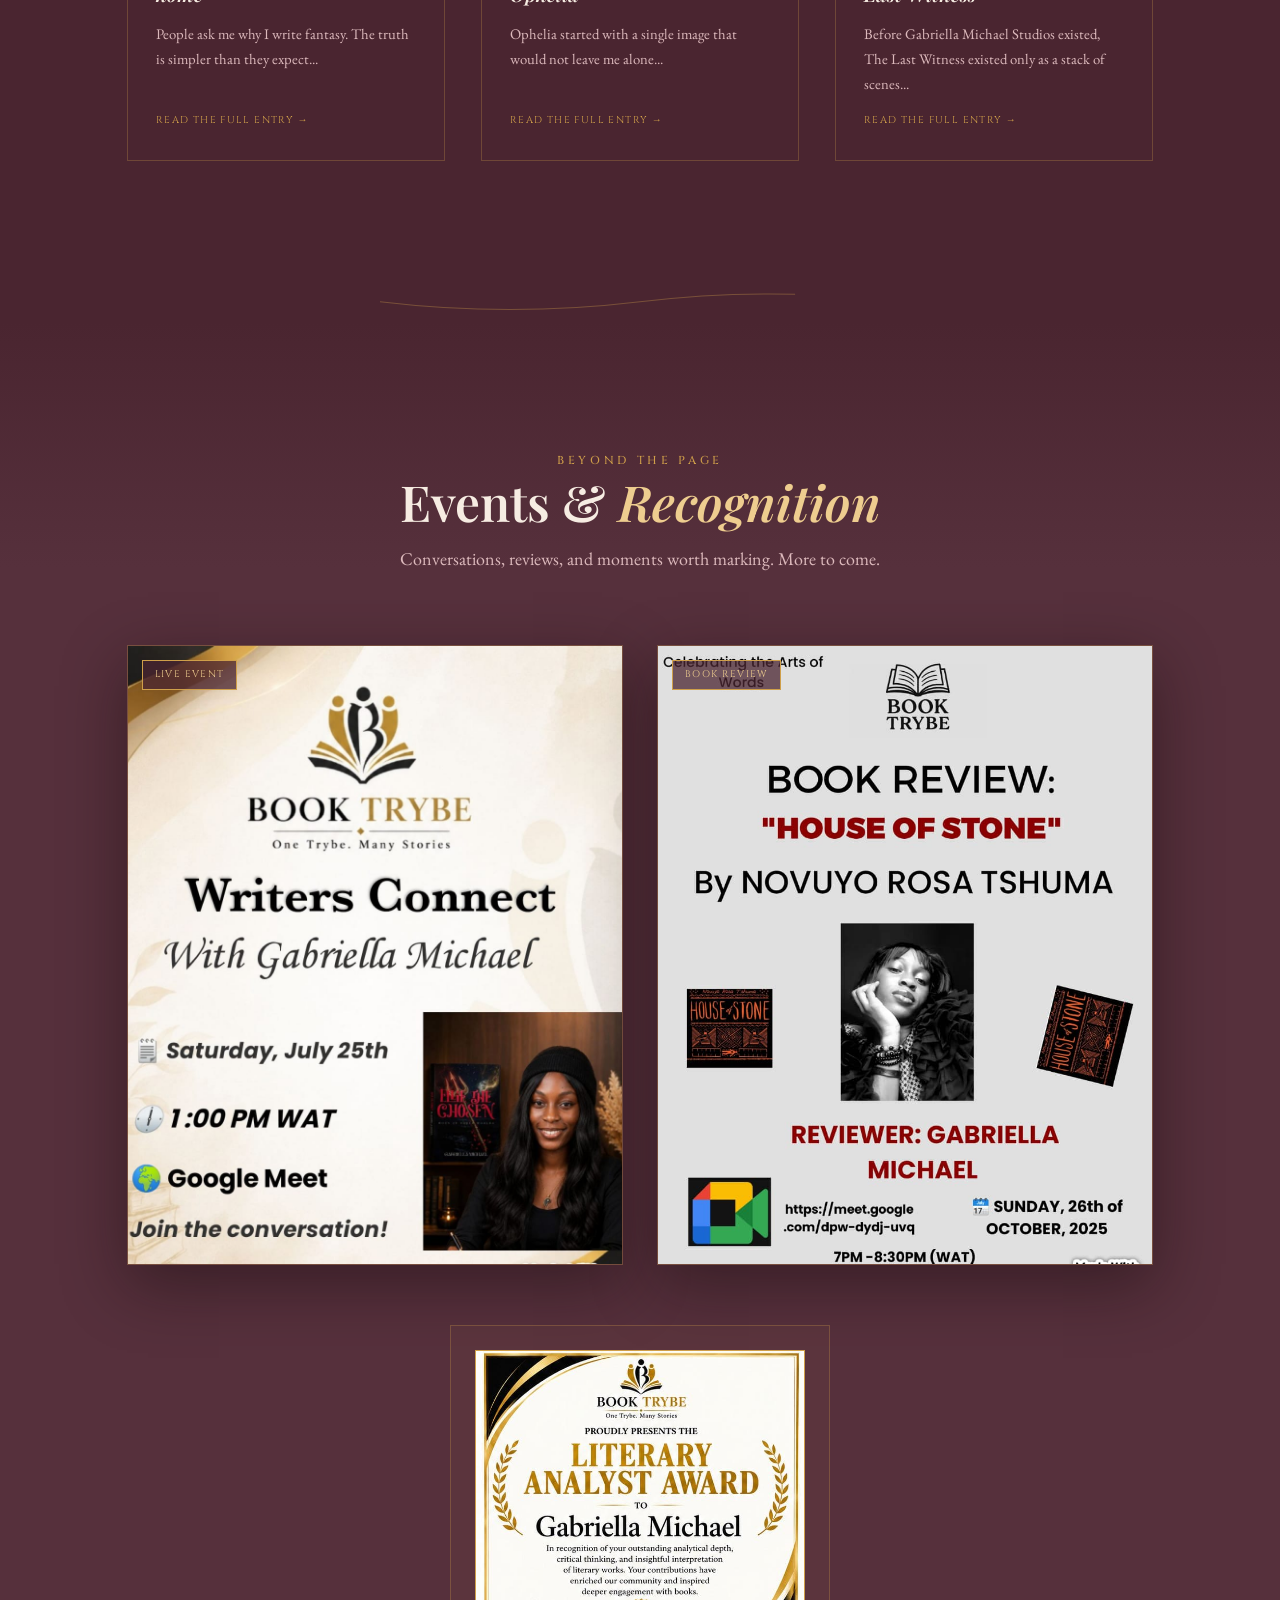
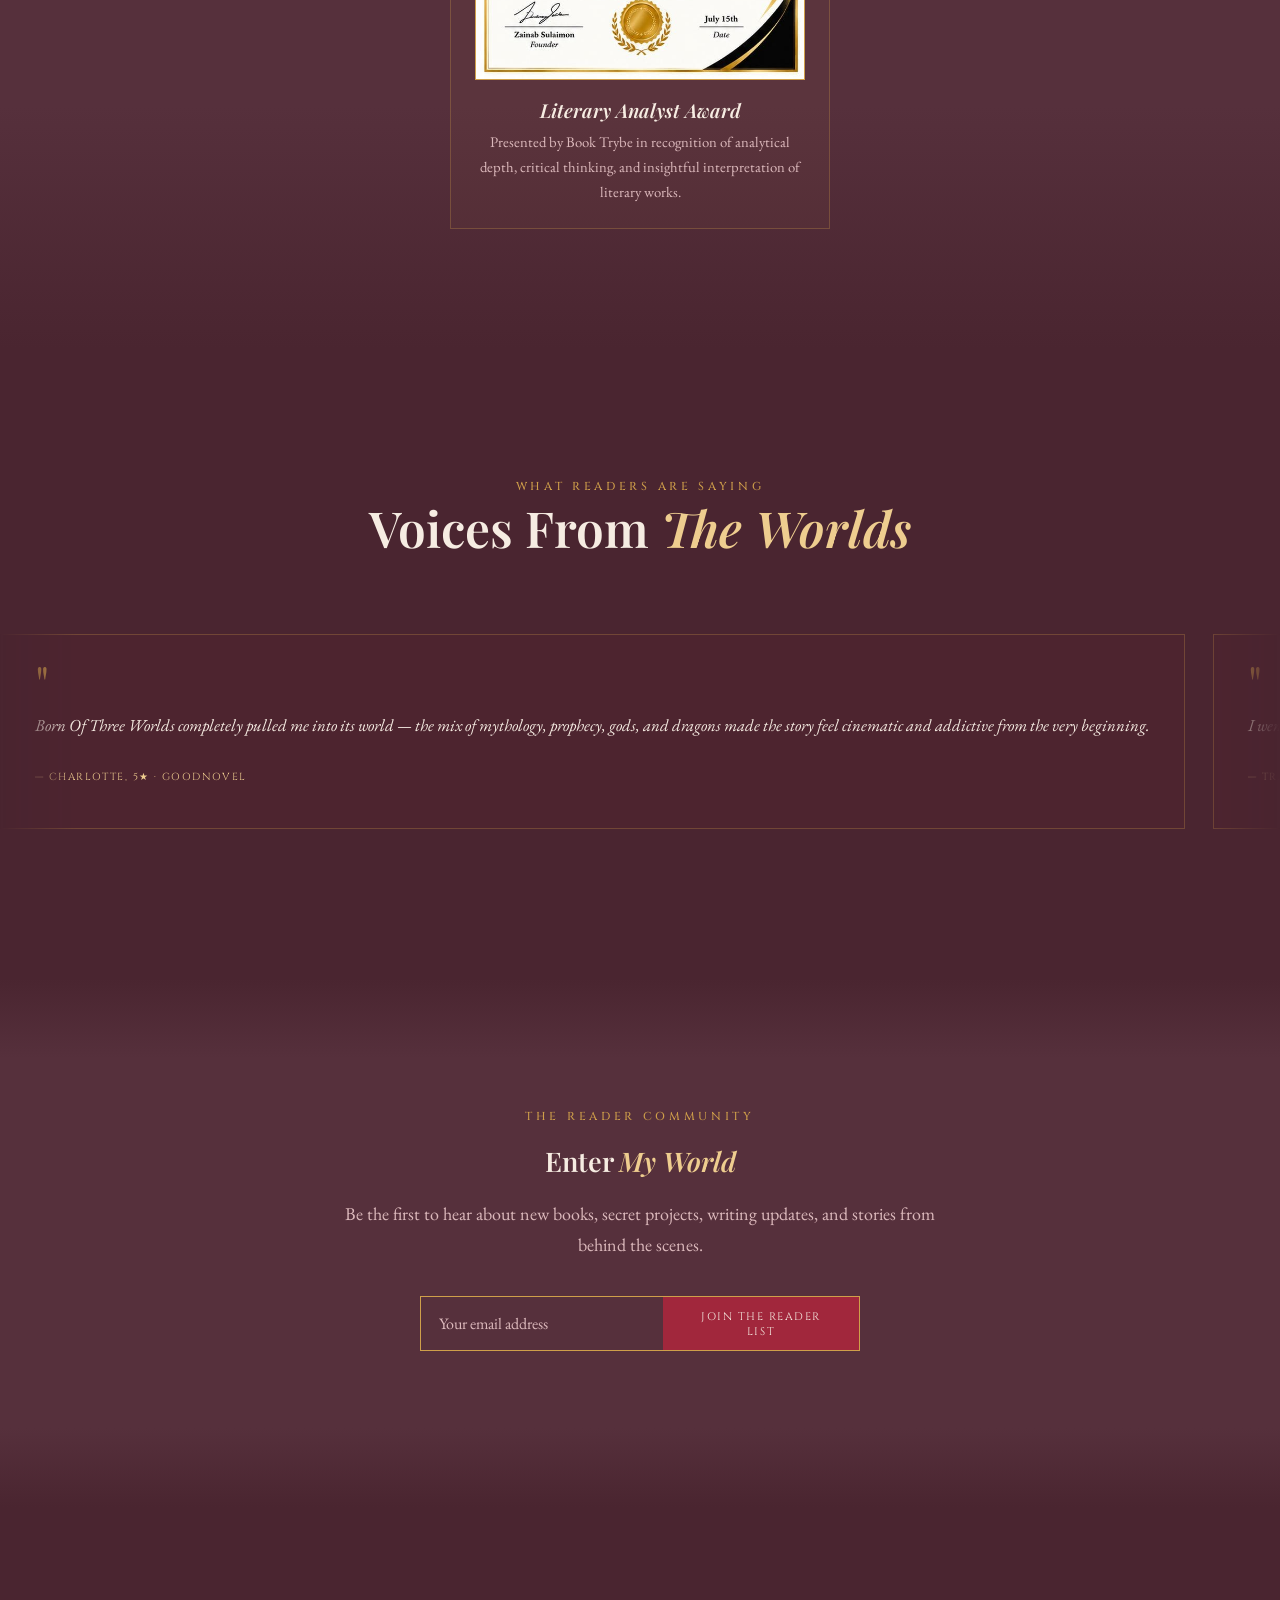
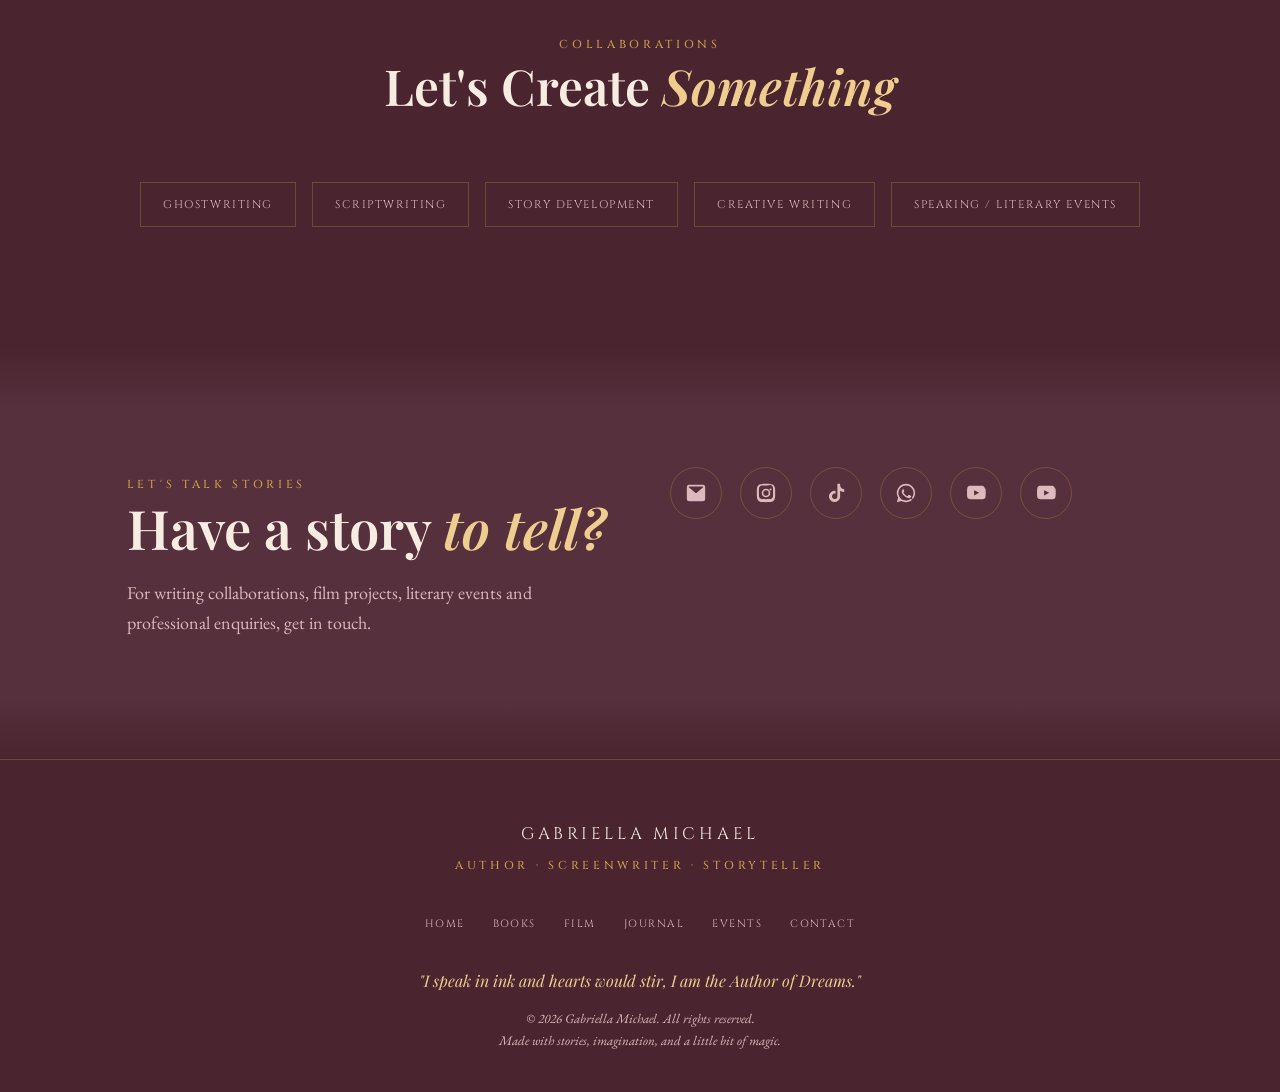
==== commit 2f097fe7: "Add files via upload" ====
--- a/index.html
+++ b/index.html
@@ -911,44 +911,6 @@
   </div>
 </section>
 
-<!-- WORLD OF OPHELIA -->
-<section id="ophelia-world" class="section-alt">
-  <div class="container">
-    <div class="section-head reveal">
-      <span class="eyebrow">Cover Reveal</span>
-      <h2>The World of <em>Ophelia</em></h2>
-    </div>
-
-    <div class="ophelia-reveal reveal">
-      <img src="images/ophelia-cover-reveal.jpg" alt="A Fate of Ophelia official cover reveal, showing tropes: arranged marriage, the cursed king, the last dragon, dark royal court, tragic romance">
-      <div class="ophelia-reveal-copy">
-        <span class="eyebrow">Coming 2027 · A Dark Fantasy Romance</span>
-        <h3>An arranged marriage. <em>A cursed king.</em></h3>
-        <p>A crown she never wanted, a king who cannot outlive his own curse, and a court built on secrets sharper than any blade. Dragons, tragic romance, and a fate written long before Ophelia had a say in it.</p>
-        <a href="javascript:void(0)" class="btn btn-seal" onclick="openNewsletterModal()">Join The Reader List</a>
-      </div>
-    </div>
-
-    <div class="moodboard-grid reveal">
-      <div class="moodboard-card">
-        <img src="images/ophelia-moodboard.jpg" alt="Ophelia character mood board — a princess in a dark gothic castle, dragons and dragon eggs, moonlit towers">
-        <div class="moodboard-label">
-          <span class="genre">The Princess</span>
-          <h4>Ophelia</h4>
-          <p>A crown placed on her head, a fate she never chose, and a world of dragons and dark court politics closing in around her.</p>
-        </div>
-      </div>
-      <div class="moodboard-card">
-        <img src="images/aurelius-moodboard.jpg" alt="Aurelius character mood board — a cursed king with a crown, wolves, a gothic castle, a bloodstained sealed letter">
-        <div class="moodboard-label">
-          <span class="genre">The Cursed King</span>
-          <h4>Aurelius</h4>
-          <p>Centuries of loss behind cold, golden eyes. A king cursed to outlive everyone he loves, bound now to a wife who was never given a choice.</p>
-        </div>
-      </div>
-    </div>
-  </div>
-</section>
 
 <!-- ABOUT -->
 <section id="about">
@@ -972,6 +934,176 @@
     </div>
   </div>
 </section>
+  <!-- WORLD OF OPHELIA -->
+<section id="ophelia-world" class="section-alt">
+  <div class="container">
+
+    <div class="section-head reveal">
+      <span class="eyebrow">Cover Reveal</span>
+      <h2>The World of <em>Ophelia</em></h2>
+    </div>
+
+    <div class="ophelia-reveal reveal">
+
+      <img
+  src="https://gabriellamichael.com.ng/ophelia-cover-reveal.jpg"
+  alt="A Fate of Ophelia official cover reveal"
+  style="display:block;width:100%;height:auto;opacity:1;visibility:visible;"
+>
+      >
+
+      <div class="ophelia-reveal-copy">
+
+        <span class="eyebrow">
+          Coming 2027 · A Dark Fantasy Romance
+        </span>
+
+        <h3>
+          An arranged marriage. <em>A cursed king.</em>
+        </h3>
+
+        <p>
+          A crown she never wanted, a king who cannot outlive his own curse,
+          and a court built on secrets sharper than any blade. Dragons,
+          tragic romance, and a fate written long before Ophelia had a say in it.
+        </p>
+
+        <a
+          href="javascript:void(0)"
+          class="btn btn-seal"
+          onclick="openNewsletterModal()"
+        >
+          Join The Reader List
+        </a>
+
+      </div>
+    </div>
+
+    <div class="moodboard-grid reveal">
+
+      <div class="moodboard-card">
+
+        <img
+          src="https://gabriellamichael.com.ng/ophelia-moodboard.jpg"
+          alt="Ophelia character mood board"
+        >
+
+        <div class="moodboard-label">
+
+          <span class="genre">
+            The Princess
+          </span>
+
+          <h4>Ophelia</h4>
+
+          <p>
+            A crown placed on her head, a fate she never chose,
+            and a world of dragons and dark court politics closing
+            in around her.
+          </p>
+
+        </div>
+      </div>
+
+      <div class="moodboard-card">
+
+        <img
+          src="https://gabriellamichael.com.ng/aurelius-moodboard.jpg"
+          alt="Aurelius character mood board"
+        >
+
+        <div class="moodboard-label">
+
+          <span class="genre">
+            The Cursed King
+          </span>
+
+          <h4>Aurelius</h4>
+
+          <p>
+            Centuries of loss behind cold, golden eyes. A king cursed
+            to outlive everyone he loves, bound now to a wife who was
+            never given a choice.
+          </p>
+
+        </div>
+      </div>
+
+    </div>
+  </div>
+</section>
+
+        <a
+          href="javascript:void(0)"
+          class="btn btn-seal"
+          onclick="openNewsletterModal()"
+        >
+          Join The Reader List
+        </a>
+
+      </div>
+    </div>
+
+
+    <div class="moodboard-grid reveal">
+
+      <div class="moodboard-card">
+
+        <img
+          src="https://gabriellamichael.com.ng/ophelia-moodboard.jpg"
+          alt="Ophelia character mood board"
+        >
+
+        <div class="moodboard-label">
+
+          <span class="genre">
+            The Princess
+          </span>
+
+          <h4>
+            Ophelia
+          </h4>
+
+          <p>
+            A crown placed on her head, a fate she never chose,
+            and a world of dragons and dark court politics closing
+            in around her.
+          </p>
+
+        </div>
+      </div>
+
+
+      <div class="moodboard-card">
+
+        <img
+          src="https://gabriellamichael.com.ng/aurelius-moodboard.jpg"
+          alt="Aurelius character mood board"
+        >
+
+        <div class="moodboard-label">
+
+          <span class="genre">
+            The Cursed King
+          </span>
+
+          <h4>
+            Aurelius
+          </h4>
+
+          <p>
+            Centuries of loss behind cold, golden eyes. A king cursed
+            to outlive everyone he loves, bound now to a wife who was
+            never given a choice.
+          </p>
+
+        </div>
+      </div>
+
+    </div>
+
+  </div>
+      </section>
 
 <div class="thorn-divider reveal" aria-hidden="true">
   <svg viewBox="0 0 500 40" preserveAspectRatio="none">
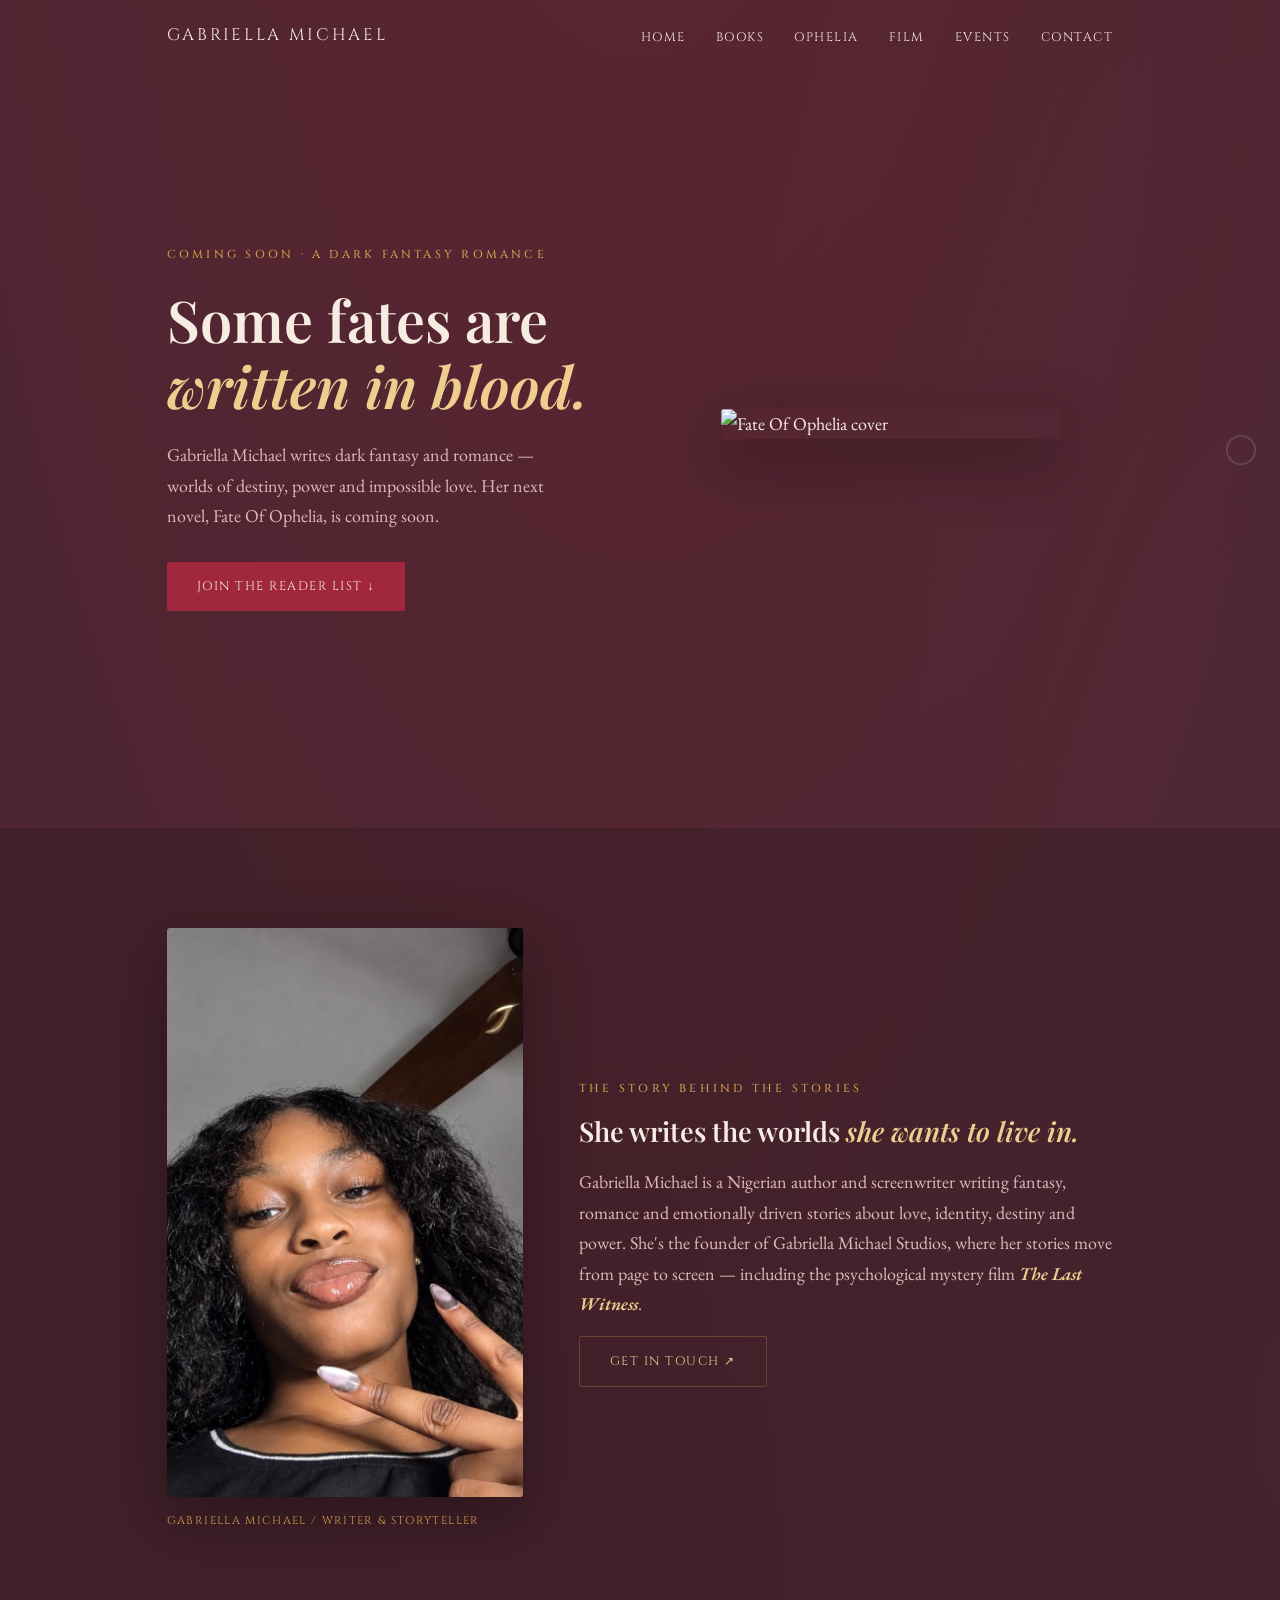
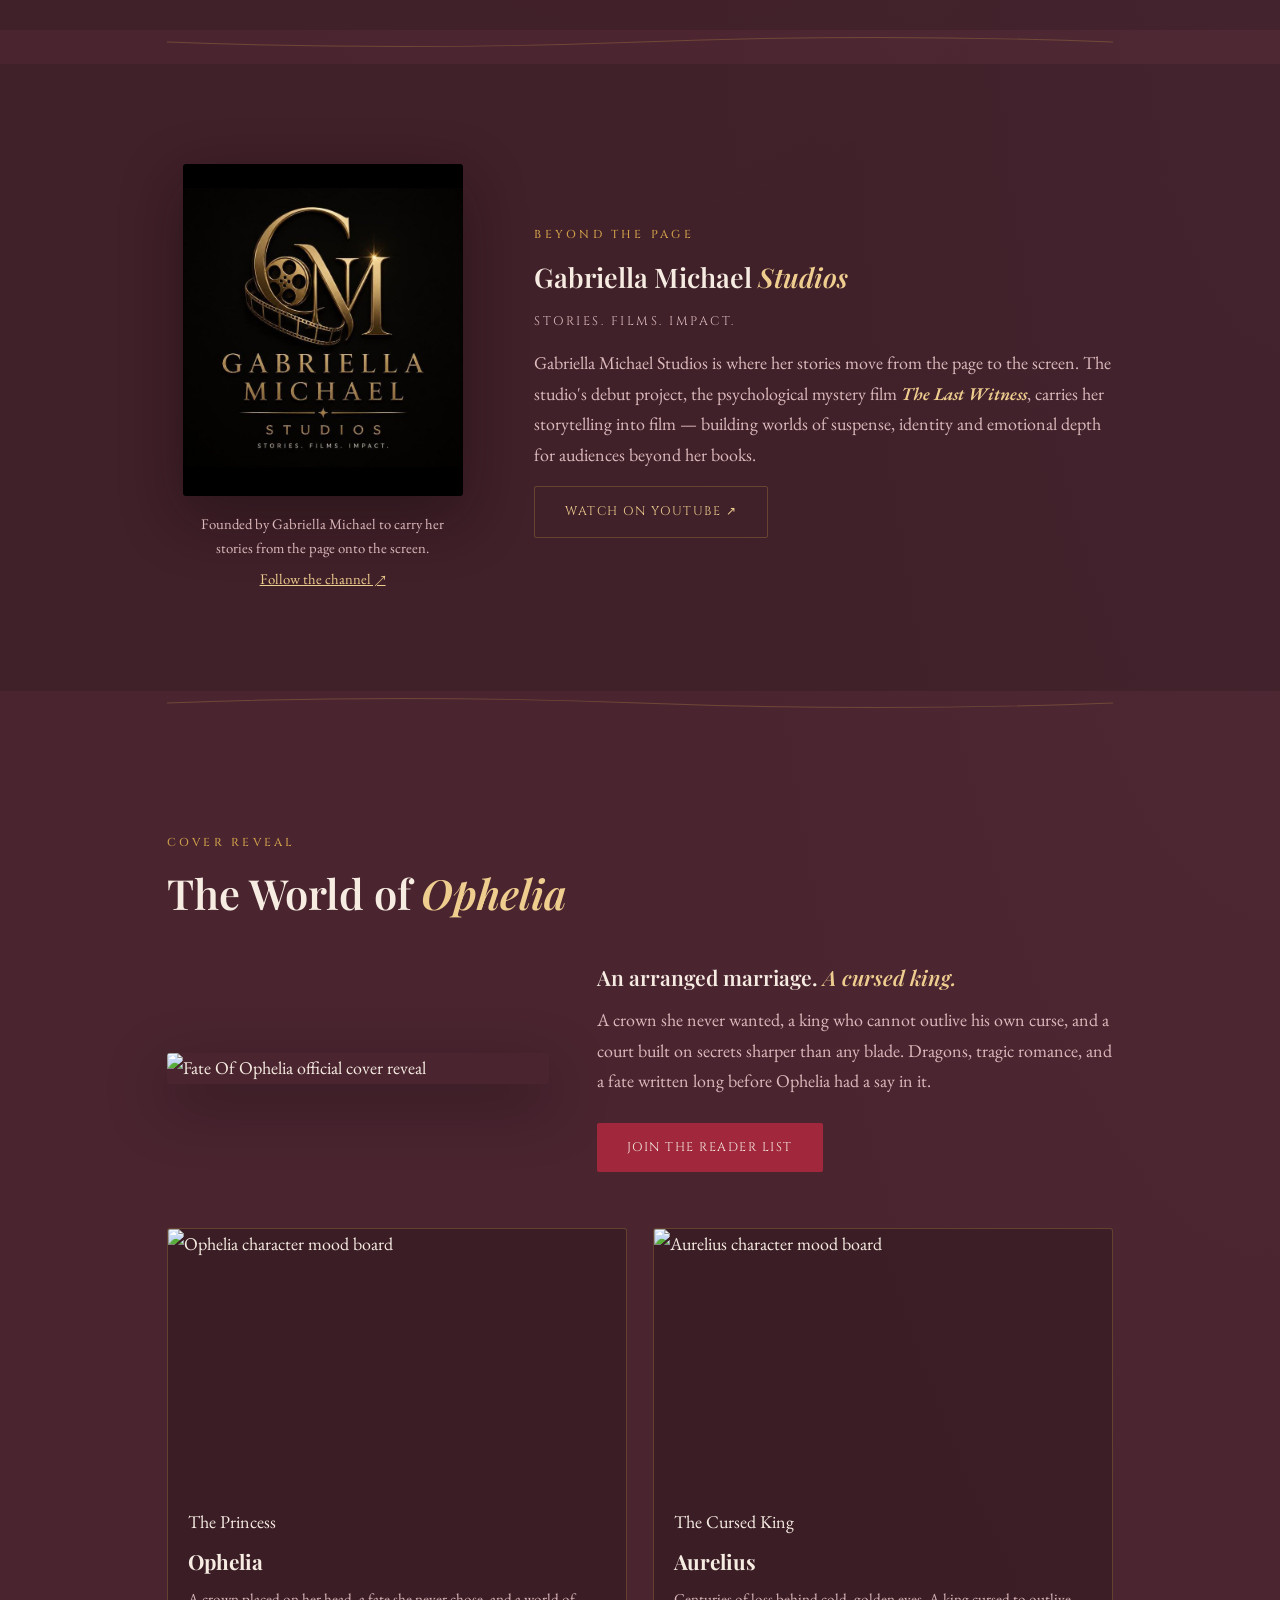
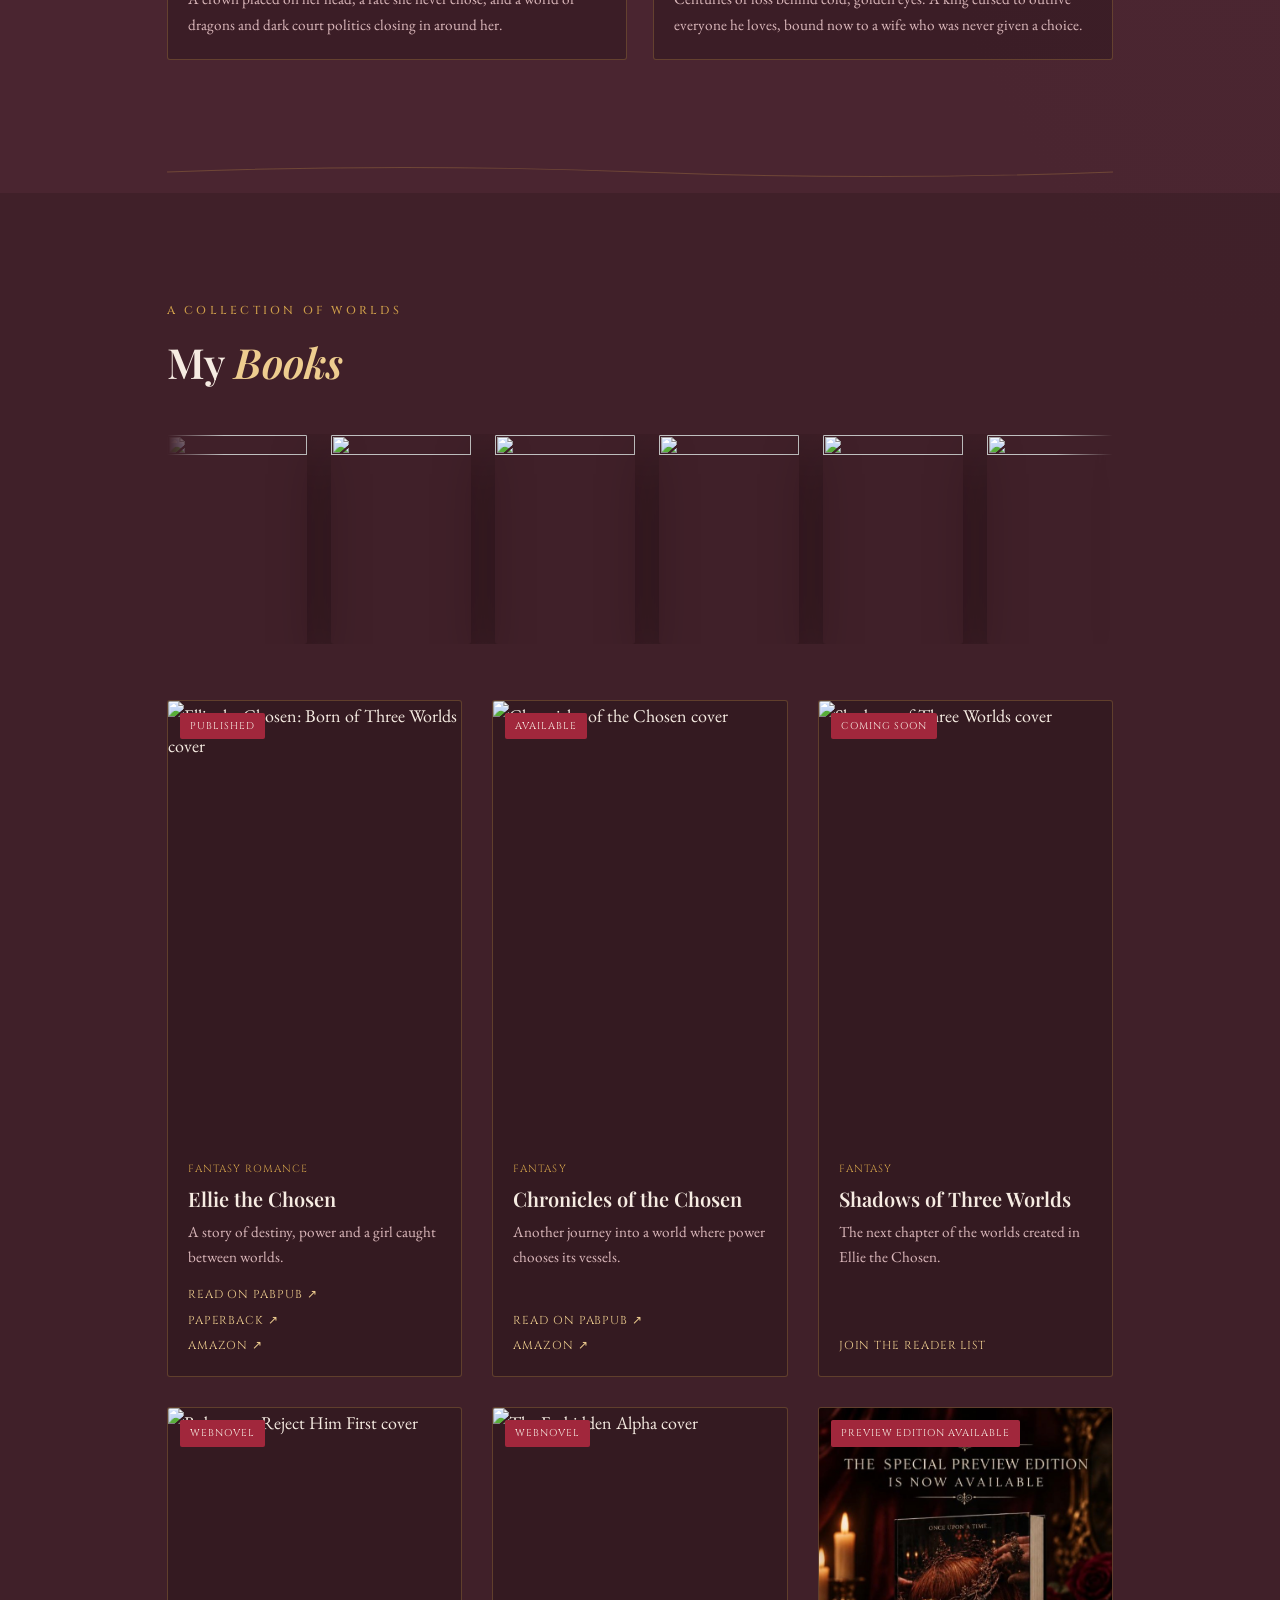
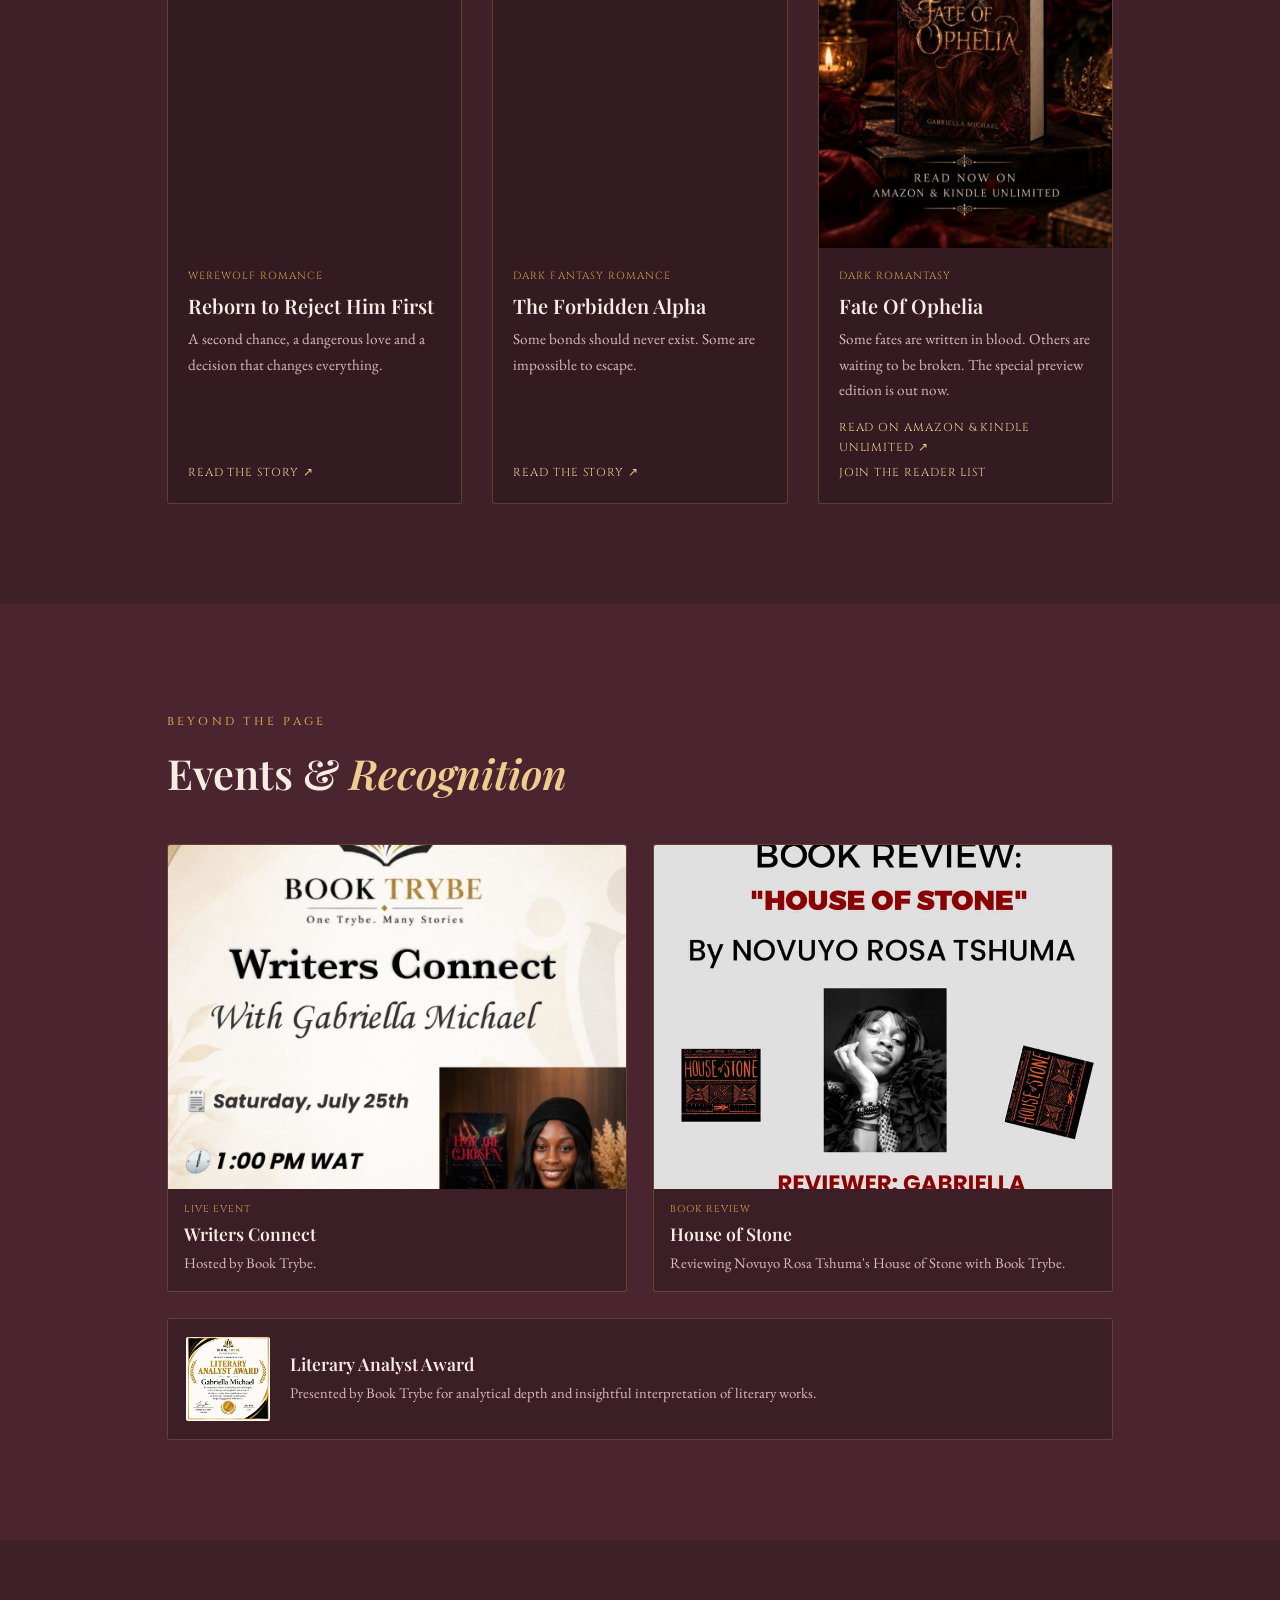
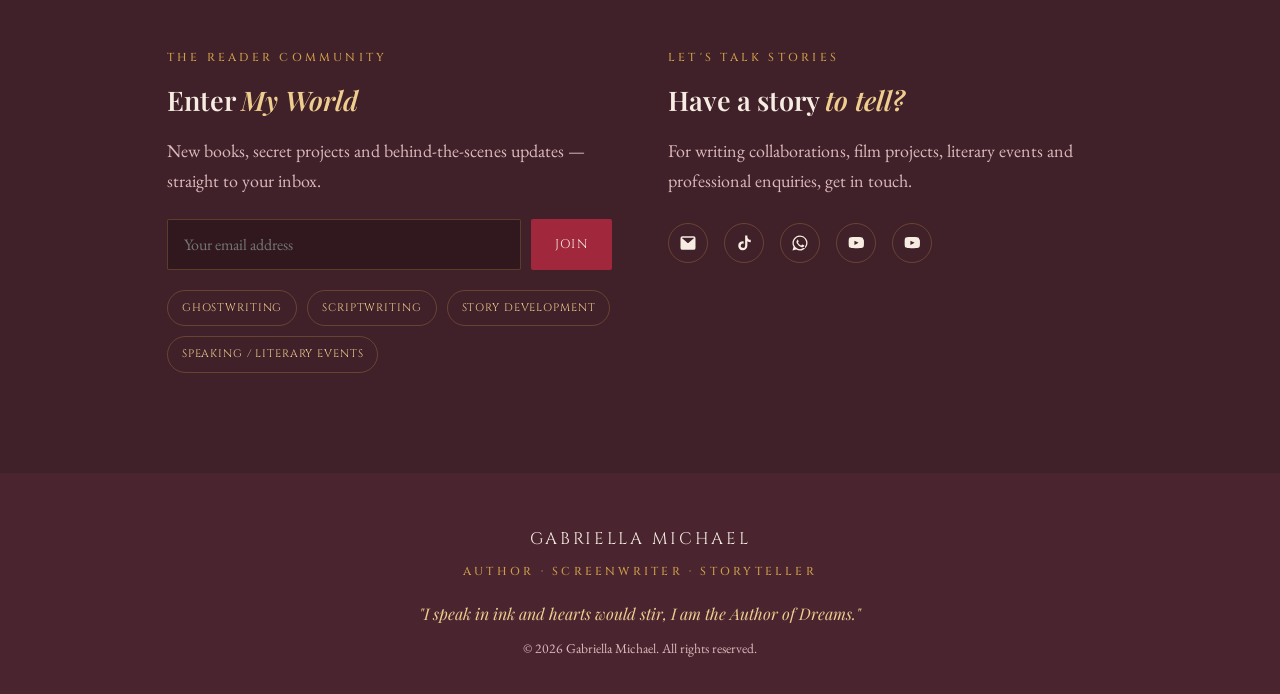
==== commit 5caa68d2: "Add files via upload" ====
--- a/index.html
+++ b/index.html
@@ -3,8 +3,8 @@
 <head>
 <meta charset="UTF-8">
 <meta name="viewport" content="width=device-width, initial-scale=1.0">
-<meta name="description" content="Official website of Gabriella Michael, author, screenwriter and storyteller.">
-<title>Gabriella Michael | Author • Screenwriter • Storyteller</title>
+<meta name="description" content="Official website of Gabriella Michael, author and screenwriter.">
+<title>Gabriella Michael | Author &amp; Screenwriter</title>
 <link rel="preconnect" href="https://fonts.googleapis.com">
 <link rel="preconnect" href="https://fonts.gstatic.com" crossorigin>
 <link href="https://fonts.googleapis.com/css2?family=Playfair+Display:ital,wght@0,500;0,600;0,700;1,500;1,600;1,700&family=Cinzel:wght@400;500;600&family=EB+Garamond:ital,wght@0,400;0,500;1,400&display=swap" rel="stylesheet">
@@ -22,16 +22,12 @@
     --line: rgba(207,159,74,0.28);
     --shadow: 0 20px 60px rgba(20,8,12,0.45);
   }
-
   *{margin:0;padding:0;box-sizing:border-box;}
-
   html{scroll-behavior:smooth;}
-
   @media (prefers-reduced-motion: reduce){
     html{scroll-behavior:auto;}
     *{animation-duration:0.001ms !important; animation-iteration-count:1 !important; transition-duration:0.001ms !important;}
   }
-
   body{
     background:
       radial-gradient(ellipse 120% 60% at 50% -10%, rgba(161,39,60,0.22), transparent 60%),
@@ -43,797 +39,155 @@
     line-height:1.7;
     overflow-x:hidden;
   }
-
   ::selection{background:var(--blood); color:var(--bone);}
-
   a{color:inherit; text-decoration:none;}
-
   img{max-width:100%; display:block;}
+  a:focus-visible, button:focus-visible{outline:2px solid var(--gold-light); outline-offset:4px;}
 
   .eyebrow{
     font-family:'Cinzel', serif;
     font-size:0.72rem;
-    letter-spacing:0.32em;
+    letter-spacing:0.28em;
     text-transform:uppercase;
     color:var(--gold);
     font-weight:500;
   }
-
-  h1,h2,h3{
-    font-family:'Playfair Display', serif;
-    font-weight:600;
-    line-height:1.1;
-    color:var(--bone);
-  }
-
-  em{
-    font-style:italic;
-    color:var(--gold-light);
-    font-weight:600;
-  }
-
-  .container{
-    max-width:1180px;
-    margin:0 auto;
-    padding:0 6vw;
-  }
-
-  a:focus-visible, button:focus-visible{
-    outline:2px solid var(--gold-light);
-    outline-offset:4px;
-  }
-
-  /* ---------- BLEEDING ROSE PROGRESS MARKER ---------- */
-  .rose-marker{
-    position:fixed;
-    top:50%;
-    right:24px;
-    transform:translateY(-50%);
-    width:34px;
-    height:34px;
-    z-index:200;
-    pointer-events:none;
-  }
-  @media (max-width:768px){ .rose-marker{ right:12px; width:26px; height:26px; } }
-
-  .rose-marker svg{ width:100%; height:100%; overflow:visible; }
-  .rose-outline{ fill:none; stroke:var(--gold); stroke-width:1.1; opacity:0.55; }
-  .rose-fill{
-    fill:var(--blood-bright);
-    clip-path: inset(100% 0 0 0);
-    transition: clip-path 0.05s linear;
-  }
-
-  /* ---------- NAV ---------- */
-  header{
-    position:fixed; top:0; left:0; right:0; z-index:100;
-    background:linear-gradient(to bottom, rgba(10,5,6,0.92), rgba(10,5,6,0));
-    backdrop-filter:blur(6px);
-    padding:22px 0;
-    border-bottom:1px solid transparent;
-    transition:border-color 0.4s ease, background 0.4s ease;
-  }
-  header.scrolled{
-    background:rgba(10,5,6,0.88);
-    border-bottom:1px solid var(--line);
-  }
-  nav{
-    display:flex; align-items:center; justify-content:space-between;
-    max-width:1180px; margin:0 auto; padding:0 6vw;
-  }
-  .brand{
-    font-family:'Cinzel', serif;
-    font-size:1.05rem;
-    letter-spacing:0.22em;
-    color:var(--bone);
-  }
-  .navlinks{ display:flex; gap:34px; list-style:none; }
-  .navlinks a{
-    font-family:'Cinzel', serif;
-    font-size:0.72rem;
-    letter-spacing:0.18em;
-    text-transform:uppercase;
-    color:var(--bone-dim);
-    position:relative;
-    padding-bottom:4px;
-  }
-  .navlinks a::after{
-    content:'';
-    position:absolute; left:0; bottom:0;
-    width:0; height:1px; background:var(--gold);
-    transition:width 0.35s ease;
-  }
-  .navlinks a:hover{ color:var(--gold-light); }
-  .navlinks a:hover::after{ width:100%; }
-  .navtoggle{ display:none; background:none; border:none; color:var(--gold); font-size:1.4rem; cursor:pointer; }
-
-  @media (max-width:860px){
-    .navlinks{
-      position:fixed; top:0; right:0; height:100vh; width:min(78vw,320px);
-      background:linear-gradient(160deg, var(--wine-deep), var(--ink));
-      flex-direction:column; justify-content:center; gap:28px;
-      padding:0 40px;
-      transform:translateX(100%);
-      transition:transform 0.45s cubic-bezier(.77,0,.18,1);
-      border-left:1px solid var(--line);
-    }
-    .navlinks.open{ transform:translateX(0); }
-    .navtoggle{ display:block; z-index:101; }
-  }
-
-  /* ---------- HERO (cinematic, book-led) ---------- */
-  .hero{
-    position:relative;
-    min-height:100vh;
-    display:flex; flex-direction:column; justify-content:center;
-    padding:150px 6vw 80px;
-    overflow:hidden;
-  }
-  .hero-video{
-    position:absolute; inset:0; z-index:0;
-    width:100%; height:100%;
-    object-fit:cover;
-    object-position:center 30%;
-  }
-  .hero::before{
-    content:'';
-    position:absolute; inset:0; z-index:0;
-    background:
-      radial-gradient(ellipse 70% 60% at 78% 40%, rgba(161,39,60,0.28), transparent 65%),
-      radial-gradient(ellipse 50% 70% at 10% 80%, rgba(99,57,74,0.5), transparent 70%),
-      radial-gradient(ellipse 90% 50% at 50% 100%, rgba(58,30,38,0.55), transparent),
-      linear-gradient(180deg, rgba(74,37,48,0.55), rgba(74,37,48,0.35) 40%, rgba(74,37,48,0.75));
-  }
-  .hero::after{
-    /* mist layer */
-    content:'';
-    position:absolute; left:0; right:0; bottom:0; height:40%; z-index:1;
-    background:linear-gradient(to top, var(--ink), transparent);
-    pointer-events:none;
-  }
-  .hero-grid{
-    position:relative; z-index:2;
-    max-width:1180px; margin:0 auto; width:100%;
-    display:grid; grid-template-columns:1.05fr 0.95fr;
-    align-items:center; gap:60px;
-  }
-  @media (max-width:960px){
-    .hero-grid{ grid-template-columns:1fr; text-align:center; gap:44px; }
-    .hero-cover-wrap{ order:-1; }
-  }
-  .hero-copy .eyebrow{ display:block; margin-bottom:22px; }
-  .hero-copy h1{
-    font-size:clamp(2.6rem, 6vw, 4.6rem);
-    letter-spacing:0.005em;
-    margin-bottom:24px;
-  }
-  .hero-line{
-    font-family:'EB Garamond', serif;
-    font-style:italic;
-    color:var(--bone-dim);
-    font-size:1.2rem;
-    margin:0 0 38px;
-    max-width:480px;
-  }
-  @media (max-width:960px){ .hero-line{ margin:0 auto 38px; } }
-  .hero-ctas{ display:flex; gap:20px; flex-wrap:wrap; }
-  @media (max-width:960px){ .hero-ctas{ justify-content:center; } }
-
-  .credibility-bar{
-    position:relative; z-index:2;
-    display:flex; gap:14px; align-items:center; flex-wrap:wrap;
-    margin-bottom:34px;
-  }
-  .cred-pill{
-    font-family:'Cinzel', serif; font-size:0.64rem; letter-spacing:0.14em; text-transform:uppercase;
-    color:var(--gold-light);
-    border:1px solid var(--line);
-    padding:8px 16px;
-    background:rgba(140,20,40,0.08);
-  }
-
-  .hero-cover-wrap{
-    position:relative; z-index:2;
-    display:flex; justify-content:center;
-  }
-  .hero-cover{
-    position:relative;
-    width:min(340px, 70vw);
-    transform:rotate(-2deg);
-    filter:drop-shadow(0 40px 70px rgba(0,0,0,0.65));
-  }
-  .hero-cover img{
-    width:100%; border:1px solid var(--gold);
-    box-shadow:0 0 0 8px rgba(10,5,6,0.4), 0 0 80px rgba(140,20,40,0.35);
-  }
-  .hero-cover::before{
-    content:'';
-    position:absolute; inset:-30px;
-    background:radial-gradient(circle, rgba(201,162,39,0.18), transparent 65%);
-    z-index:-1;
-  }
-  .hero-cover-tag{
-    position:absolute; top:-16px; right:-16px;
-    background:var(--blood);
-    border:1px solid var(--gold);
-    color:var(--bone);
-    font-family:'Cinzel',serif; font-size:0.6rem; letter-spacing:0.12em; text-transform:uppercase;
-    padding:8px 14px;
-  }
-
-  .btn{
-    display:inline-flex; align-items:center; gap:10px;
-    font-family:'Cinzel', serif;
-    font-size:0.74rem;
-    letter-spacing:0.18em;
-    text-transform:uppercase;
-    padding:16px 32px;
-    border-radius:2px;
-    position:relative;
-    transition:transform 0.3s ease, box-shadow 0.3s ease;
-  }
-  .btn-seal{
-    background:var(--blood);
-    color:var(--bone);
-    border:1px solid var(--gold);
-    box-shadow:0 0 0 0 rgba(201,162,39,0);
-  }
-  .btn-seal:hover{
-    transform:translateY(-2px);
-    box-shadow:0 10px 30px rgba(140,20,40,0.5), 0 0 0 1px var(--gold-light);
-  }
-  .btn-ghost{
-    background:transparent;
-    color:var(--gold-light);
-    border:1px solid var(--line);
-  }
-  .btn-ghost:hover{
-    border-color:var(--gold);
-    background:rgba(201,162,39,0.06);
-    transform:translateY(-2px);
-  }
-
-  .scroll-cue{
-    position:absolute; bottom:38px; left:50%; transform:translateX(-50%);
-    display:flex; flex-direction:column; align-items:center; gap:10px;
-    font-family:'Cinzel',serif; font-size:0.62rem; letter-spacing:0.28em;
-    color:var(--bone-dim); text-transform:uppercase;
-    z-index:2;
-  }
-  .scroll-cue .stem{
-    width:1px; height:38px;
-    background:linear-gradient(to bottom, var(--gold), transparent);
-    animation:driploop 2.6s ease-in-out infinite;
-  }
-  @keyframes driploop{
-    0%,100%{ transform:scaleY(1); opacity:0.7;}
-    50%{ transform:scaleY(0.6); opacity:1;}
-  }
-
-  /* ---------- THORN DIVIDER ---------- */
-  .thorn-divider{
-    display:flex; align-items:center; justify-content:center;
-    padding:0;
-    margin: 0 auto;
-    max-width:520px;
-  }
-  .thorn-divider svg{
-    width:100%; height:auto;
-    stroke:var(--gold);
-    fill:none;
-    stroke-width:1;
-    opacity:0.35;
-  }
-  .thorn-divider .vine{
-    stroke-dasharray:400;
-    stroke-dashoffset:400;
-    transition:stroke-dashoffset 1.4s ease;
-  }
-  .thorn-divider.revealed .vine{ stroke-dashoffset:0; }
-
-  /* ---------- SECTION SCAFFOLD ---------- */
-  section{ position:relative; padding:120px 0; }
-  .section-alt{
-    background:linear-gradient(180deg, transparent, var(--wine-deep) 15%, var(--wine-deep) 85%, transparent);
-  }
-  .section-head{ text-align:center; max-width:640px; margin:0 auto 70px; }
-  .section-head .eyebrow{ margin-bottom:18px; }
-  .section-head h2{ font-size:clamp(2.1rem, 4.4vw, 3.1rem); }
-
-  .reveal{
-    opacity:0; transform:translateY(28px);
-    transition:opacity 0.9s ease, transform 0.9s ease;
-  }
-  .reveal.in{ opacity:1; transform:translateY(0); }
-
-  /* ---------- ABOUT ---------- */
-  .about-grid{
-    display:grid; grid-template-columns: 0.85fr 1.15fr; gap:70px; align-items:center;
-  }
-  @media (max-width:860px){ .about-grid{ grid-template-columns:1fr; gap:40px; } }
-  .about-portrait{
-    position:relative;
-    border:1px solid var(--line);
-    padding:14px;
-  }
-  .about-portrait img{ filter:sepia(0.18) saturate(1.05) contrast(1.05); }
-  .about-portrait::after{
-    content:'';
-    position:absolute; inset:0;
-    background:radial-gradient(ellipse at 50% 0%, transparent 40%, rgba(140,20,40,0.18));
-    pointer-events:none;
-  }
-  .about-caption{
-    font-family:'Cinzel', serif; font-size:0.65rem; letter-spacing:0.16em;
-    color:var(--bone-dim); text-transform:uppercase; margin-top:16px; text-align:center;
-  }
-  .about-copy p{ margin-bottom:20px; color:var(--bone-dim); }
-  .about-copy p:first-of-type::first-letter{
-    font-family:'Playfair Display', serif;
-    font-size:3.6rem; float:left; line-height:0.8; padding:8px 12px 0 0;
-    color:var(--gold); font-weight:700;
-  }
-  .about-copy .cta-row{ margin-top:30px; }
-
-  /* ---------- BOOKS ---------- */
-  .books-grid{
-    display:grid; grid-template-columns:repeat(3, 1fr); gap:44px 34px;
-  }
-  @media (max-width:920px){ .books-grid{ grid-template-columns:repeat(2,1fr); } }
-  @media (max-width:600px){ .books-grid{ grid-template-columns:1fr; } }
-
-  .book-card{
-    position:relative;
-    display:flex; flex-direction:column;
-  }
-  .book-cover{
-    position:relative;
-    aspect-ratio:2/3;
-    overflow:hidden;
-    border:1px solid var(--line);
-    box-shadow:var(--shadow);
-  }
-  .book-cover img{
-    width:100%; height:100%; object-fit:cover;
-    transition:transform 0.7s ease, filter 0.7s ease;
-    filter:saturate(0.95) contrast(1.05);
-  }
-  .book-card:hover .book-cover img{ transform:scale(1.06); filter:saturate(1.1) contrast(1.1); }
-  .book-cover::before{
-    content:'';
-    position:absolute; inset:0;
-    background:linear-gradient(180deg, rgba(10,5,6,0) 55%, rgba(10,5,6,0.9));
-    z-index:1;
-  }
-  .book-tag{
-    position:absolute; top:14px; left:14px; z-index:2;
-    font-family:'Cinzel', serif; font-size:0.6rem; letter-spacing:0.14em;
-    text-transform:uppercase;
-    padding:6px 12px;
-    background:rgba(10,5,6,0.75);
-    border:1px solid var(--gold);
-    color:var(--gold-light);
-  }
-  .book-meta{ padding-top:20px; }
-  .book-meta .genre{
-    font-family:'Cinzel', serif; font-size:0.62rem; letter-spacing:0.16em;
-    color:var(--blood-bright); text-transform:uppercase; margin-bottom:8px; display:block;
-  }
-  .book-meta h3{ font-size:1.3rem; margin-bottom:10px; }
-  .book-meta p{ color:var(--bone-dim); font-size:0.96rem; margin-bottom:16px; }
-  .book-links{ display:flex; gap:18px; flex-wrap:wrap; }
-  .book-links a{
-    font-family:'Cinzel', serif; font-size:0.66rem; letter-spacing:0.14em;
-    text-transform:uppercase; color:var(--gold);
-    border-bottom:1px solid transparent;
-    padding-bottom:3px;
-  }
-  .book-links a:hover{ border-color:var(--gold); color:var(--gold-light); }
-
-  .featured-strip{
-    margin-top:100px;
-    display:grid; grid-template-columns:0.9fr 1.1fr; gap:60px; align-items:center;
-    border-top:1px solid var(--line); border-bottom:1px solid var(--line);
-    padding:60px 0;
-  }
-  @media (max-width:860px){ .featured-strip{ grid-template-columns:1fr; gap:34px; } }
-  .featured-strip img{ border:1px solid var(--line); box-shadow:var(--shadow); }
-  .featured-copy .eyebrow{ margin-bottom:16px; }
-  .featured-copy h3{ font-size:2.1rem; margin-bottom:16px; font-style:italic; }
-  .featured-copy p{ color:var(--bone-dim); margin-bottom:26px; }
-
-  /* ---------- GENRES / WRITING ---------- */
-  .genre-list{
-    display:grid; grid-template-columns:repeat(5,1fr); gap:0;
-    border-top:1px solid var(--line);
-  }
-  @media (max-width:920px){ .genre-list{ grid-template-columns:repeat(2,1fr);} }
-  @media (max-width:560px){ .genre-list{ grid-template-columns:1fr;} }
-  .genre-item{
-    padding:36px 22px;
-    border-right:1px solid var(--line);
-    border-bottom:1px solid var(--line);
-    transition:background 0.4s ease;
-  }
-  .genre-list .genre-item:last-child{ border-right:none; }
-  .genre-item:hover{ background:rgba(140,20,40,0.09); }
-  .genre-num{ font-family:'Cinzel',serif; color:var(--gold); font-size:0.7rem; letter-spacing:0.14em; margin-bottom:14px; display:block;}
-  .genre-item h3{ font-size:1.2rem; margin-bottom:10px; font-style:italic; }
-  .genre-item p{ color:var(--bone-dim); font-size:0.92rem; }
-
-  /* ---------- FILM ---------- */
-  .film-wrap{
-    position:relative;
-    border:1px solid var(--line);
-    overflow:hidden;
-  }
-  .film-media{ position:relative; aspect-ratio:16/9; overflow:hidden; }
-  .film-media img{ width:100%; height:100%; object-fit:cover; filter:grayscale(0.3) contrast(1.1) brightness(0.85); }
-  .film-media::after{
-    content:'';
-    position:absolute; inset:0;
-    background:linear-gradient(0deg, rgba(10,5,6,0.95), rgba(10,5,6,0.15) 55%);
-  }
-  .film-overlay{
-    position:absolute; left:0; right:0; bottom:0; padding:44px;
-    z-index:2;
-  }
-  .film-overlay .eyebrow{ margin-bottom:14px; }
-  .film-overlay h3{ font-size:clamp(1.7rem,3.4vw,2.6rem); margin-bottom:14px; }
-  .film-overlay p{ color:var(--bone-dim); max-width:560px; margin-bottom:10px; }
-  .film-role{ font-family:'Cinzel',serif; font-size:0.68rem; letter-spacing:0.14em; color:var(--gold-light); text-transform:uppercase; margin-bottom:24px; display:block;}
-
-  /* ---------- JOURNAL ---------- */
-  .journal-grid{ display:grid; grid-template-columns:repeat(3,1fr); gap:36px; }
-  @media (max-width:860px){ .journal-grid{ grid-template-columns:1fr; } }
-  .journal-card{
-    border:1px solid var(--line);
-    padding:32px 28px;
-    min-height:220px;
-    display:flex; flex-direction:column; justify-content:space-between;
-    transition:border-color 0.35s ease, background 0.35s ease;
-  }
-  .journal-card:hover{ border-color:var(--gold); background:rgba(201,162,39,0.04); }
-  .journal-card .genre{ font-family:'Cinzel',serif; font-size:0.6rem; letter-spacing:0.16em; color:var(--blood-bright); text-transform:uppercase; }
-  .journal-card h3{ font-size:1.25rem; margin:16px 0; font-style:italic; }
-  .journal-status{ font-family:'Cinzel',serif; font-size:0.62rem; letter-spacing:0.14em; color:var(--bone-dim); text-transform:uppercase; }
-
-  /* ---------- QUOTES ---------- */
-  .quote-card{
-    scroll-snap-align:start;
-    min-width:min(420px,84vw);
-    border:1px solid var(--line);
-    padding:38px 34px;
-    background:rgba(140,20,40,0.05);
-  }
-  .quote-mark{ font-family:'Playfair Display',serif; font-size:3rem; color:var(--gold); line-height:0.4; display:block; margin-bottom:18px; }
-  .quote-card p{ font-style:italic; color:var(--bone); margin-bottom:20px; font-size:1.05rem; }
-  .quote-source{ font-family:'Cinzel',serif; font-size:0.64rem; letter-spacing:0.14em; text-transform:uppercase; color:var(--gold-light); }
-
-  /* ---------- JOURNAL MODAL ---------- */
-  .journal-card{ cursor:pointer; text-align:left; }
-  .journal-excerpt{ color:var(--bone-dim); font-size:0.92rem; margin-top:10px; }
-  .journal-read{ font-family:'Cinzel',serif; font-size:0.62rem; letter-spacing:0.14em; color:var(--gold); text-transform:uppercase; margin-top:16px; display:inline-block; }
-
-  .modal-overlay{
-    position:fixed; inset:0; z-index:300;
-    background:rgba(10,5,6,0.88);
-    backdrop-filter:blur(4px);
-    display:none;
-    align-items:flex-start;
-    justify-content:center;
-    overflow-y:auto;
-    padding:80px 6vw;
-  }
-  .modal-overlay.open{ display:flex; }
-  .modal-box{
-    background:var(--wine-deep);
-    border:1px solid var(--gold);
-    max-width:720px; width:100%;
-    padding:50px 44px;
-    position:relative;
-    box-shadow:var(--shadow);
-  }
-  @media (max-width:600px){ .modal-box{ padding:40px 26px; } }
-  .modal-close{
-    position:absolute; top:20px; right:20px;
-    background:none; border:1px solid var(--line); color:var(--gold-light);
-    width:34px; height:34px; cursor:pointer; font-size:1.1rem;
-    border-radius:50%;
-  }
-  .modal-close:hover{ border-color:var(--gold); }
-  .modal-box h3{ font-size:1.9rem; margin:10px 0 20px; font-style:italic; }
-  .modal-box p{ color:var(--bone-dim); margin-bottom:18px; }
-
-  /* ---------- MARQUEE (books + quotes auto-scroll) ---------- */
-  .marquee-wrap{
-    overflow:hidden;
-    position:relative;
-    -webkit-mask-image: linear-gradient(90deg, transparent, #000 6%, #000 94%, transparent);
-    mask-image: linear-gradient(90deg, transparent, #000 6%, #000 94%, transparent);
-  }
-  .marquee-track{
-    display:flex;
-    width:max-content;
-    gap:28px;
-    animation: marquee-scroll 42s linear infinite;
-  }
-  .marquee-wrap:hover .marquee-track,
-  .marquee-wrap:focus-within .marquee-track{ animation-play-state:paused; }
-  @keyframes marquee-scroll{
-    from{ transform:translateX(0); }
-    to{ transform:translateX(-50%); }
-  }
-  .quotes-track.marquee-track{ animation-duration:55s; padding:10px 0 30px; }
-
-  /* Book poster (mini slide) */
-  .book-poster{
-    width:180px; flex:0 0 auto;
-    text-align:center;
-  }
-  .book-poster .poster-frame{
-    aspect-ratio:2/3;
-    overflow:hidden;
-    border:1px solid var(--line);
-    box-shadow:0 14px 34px rgba(20,8,12,0.4);
-    margin-bottom:12px;
-  }
-  .book-poster .poster-frame img{ width:100%; height:100%; object-fit:cover; }
-  .book-poster span{
-    font-family:'Cinzel',serif; font-size:0.66rem; letter-spacing:0.1em;
-    color:var(--bone-dim); text-transform:uppercase;
-  }
-
-  /* ---------- SOCIAL ICONS ---------- */
-  .social-icons{
-    display:flex; gap:18px; flex-wrap:wrap;
-  }
-  @media (max-width:860px){ .social-icons{ justify-content:center; } }
-  .social-icons a{
-    width:52px; height:52px;
-    display:flex; align-items:center; justify-content:center;
-    border:1px solid var(--line);
-    border-radius:50%;
-    color:var(--bone-dim);
-    transition:all 0.3s ease;
-  }
-  .social-icons a:hover{
-    border-color:var(--gold);
-    color:var(--gold-light);
-    background:rgba(207,159,74,0.08);
-    transform:translateY(-3px);
-  }
-  .social-icons svg{ width:22px; height:22px; fill:currentColor; }
-
-  /* ---------- EVENTS & AWARDS ---------- */
-  .events-grid{
-    display:grid; grid-template-columns:repeat(2, 1fr); gap:34px; margin-bottom:60px;
-  }
-  @media (max-width:820px){ .events-grid{ grid-template-columns:1fr; } }
-  .event-card{
-    position:relative;
-    border:1px solid var(--line);
-    overflow:hidden;
-    box-shadow:var(--shadow);
-  }
-  .event-card img{
-    width:100%; aspect-ratio:4/5; object-fit:cover;
-    display:block;
-    transition:transform 0.6s ease;
-  }
-  .event-card:hover img{ transform:scale(1.04); }
-  .event-tag{
-    position:absolute; top:14px; left:14px; z-index:2;
-    font-family:'Cinzel', serif; font-size:0.6rem; letter-spacing:0.14em;
-    text-transform:uppercase;
-    padding:6px 12px;
-    background:rgba(74,37,48,0.75);
-    border:1px solid var(--gold);
-    color:var(--gold-light);
-  }
-
-  .awards-row{
-    display:flex; justify-content:center;
-  }
-  .award-card{
-    max-width:380px;
-    text-align:center;
-    border:1px solid var(--line);
-    padding:24px;
-    background:rgba(207,159,74,0.04);
-  }
-  .award-card img{
-    width:100%;
-    border:1px solid var(--gold);
-    margin-bottom:20px;
-  }
-  .award-card h3{ font-size:1.2rem; margin-bottom:8px; font-style:italic; }
-  .award-card p{ color:var(--bone-dim); font-size:0.92rem; }
-
-  /* ---------- SPLASH ENTRANCE ---------- */
-  .splash-overlay{
-    position:fixed; inset:0; z-index:400;
-    background:
-      radial-gradient(ellipse 70% 60% at 50% 30%, rgba(161,39,60,0.35), transparent 65%),
-      rgba(23,11,15,0.94);
-    backdrop-filter:blur(6px);
-    display:none;
-    align-items:center; justify-content:center;
-    padding:30px 6vw;
-  }
-  .splash-overlay.open{ display:flex; }
-  .splash-box{
-    background:var(--wine-deep);
-    border:1px solid var(--gold);
-    box-shadow:0 30px 80px rgba(10,4,6,0.6);
-    max-width:820px; width:100%;
-    display:grid; grid-template-columns:0.8fr 1.2fr;
-    overflow:hidden;
-  }
-  @media (max-width:720px){ .splash-box{ grid-template-columns:1fr; } }
-  .splash-cover{ position:relative; }
-  .splash-cover img{ width:100%; height:100%; object-fit:cover; display:block; }
-  @media (max-width:720px){ .splash-cover{ max-height:260px; } }
-  .splash-copy{ padding:44px 40px; }
-  @media (max-width:720px){ .splash-copy{ padding:34px 28px; } }
-  .splash-copy h2{ font-size:clamp(1.8rem,4vw,2.4rem); margin-bottom:16px; font-style:italic; }
-  .splash-copy p{ color:var(--bone-dim); margin-bottom:28px; }
-  .splash-ctas{ display:flex; flex-direction:column; gap:14px; align-items:flex-start; }
-  .splash-ctas .btn{ width:100%; justify-content:center; }
-
-  /* ---------- WORLD OF OPHELIA ---------- */
-  .ophelia-reveal{
-    display:grid; grid-template-columns:0.85fr 1.15fr; gap:60px; align-items:center;
-    margin-bottom:80px;
-  }
-  @media (max-width:900px){ .ophelia-reveal{ grid-template-columns:1fr; } }
-  .ophelia-reveal img{
-    width:100%;
-    border:1px solid var(--gold);
-    box-shadow:var(--shadow);
-  }
-  .ophelia-reveal-copy .eyebrow{ margin-bottom:16px; }
-  .ophelia-reveal-copy h3{ font-size:2rem; margin-bottom:18px; font-style:italic; }
-  .ophelia-reveal-copy p{ color:var(--bone-dim); margin-bottom:26px; }
-
-  .moodboard-grid{
-    display:grid; grid-template-columns:1fr 1fr; gap:34px;
-  }
-  @media (max-width:820px){ .moodboard-grid{ grid-template-columns:1fr; } }
-  .moodboard-card{
-    border:1px solid var(--line);
-    overflow:hidden;
-  }
-  .moodboard-card img{
-    width:100%; display:block;
-    transition:transform 0.6s ease;
-  }
-  .moodboard-card:hover img{ transform:scale(1.03); }
-  .moodboard-label{
-    padding:22px 26px;
-    border-top:1px solid var(--line);
-  }
-  .moodboard-label .genre{ font-family:'Cinzel',serif; font-size:0.62rem; letter-spacing:0.16em; color:var(--blood-bright); text-transform:uppercase; display:block; margin-bottom:8px; }
-  .moodboard-label h4{ font-family:'Playfair Display',serif; font-size:1.3rem; font-style:italic; color:var(--bone); }
-  .moodboard-label p{ color:var(--bone-dim); font-size:0.92rem; margin-top:8px; }
-
-  /* ---------- NEWSLETTER ---------- */
-  .newsletter{
-    text-align:center;
-    max-width:640px; margin:0 auto;
-  }
-  .newsletter p{ color:var(--bone-dim); margin-bottom:36px; }
-  .newsletter-form{
-    display:flex; gap:0; max-width:440px; margin:0 auto;
-    border:1px solid var(--gold);
-  }
-  .newsletter-form input{
-    flex:1; background:transparent; border:none; padding:16px 18px;
-    color:var(--bone); font-family:'EB Garamond', serif; font-size:1rem;
-  }
-  .newsletter-form input::placeholder{ color:var(--bone-dim); }
-  .newsletter-form input:focus{ outline:none; }
-  .newsletter-form button{
-    background:var(--blood); color:var(--bone); border:none;
-    font-family:'Cinzel',serif; font-size:0.68rem; letter-spacing:0.14em; text-transform:uppercase;
-    padding:0 26px; cursor:pointer; transition:background 0.3s ease;
-  }
-  .newsletter-form button:hover{ background:var(--blood-bright); }
-  .newsletter-note{ margin-top:16px; font-size:0.85rem; color:var(--bone-dim); font-style:italic; }
-
-  /* ---------- COLLABORATIONS ---------- */
-  .collab-tags{ display:flex; flex-wrap:wrap; gap:16px; justify-content:center; margin-top:10px; }
-  .collab-tag{
-    font-family:'Cinzel',serif; font-size:0.7rem; letter-spacing:0.14em; text-transform:uppercase;
-    border:1px solid var(--line); padding:12px 22px; color:var(--bone-dim);
-    transition:all 0.3s ease;
-  }
-  .collab-tag:hover{ border-color:var(--gold); color:var(--gold-light); }
-
-  /* ---------- CONTACT ---------- */
-  .contact-grid{
-    display:grid; grid-template-columns:1fr 1fr; gap:60px; align-items:start;
-  }
-  @media (max-width:860px){ .contact-grid{ grid-template-columns:1fr; gap:40px; text-align:center;} }
-  .contact-grid h2{ font-size:clamp(2.2rem,4.6vw,3.4rem); margin-bottom:20px; }
-  .contact-grid > div:first-child p{ color:var(--bone-dim); }
-  .social-list{ display:flex; flex-direction:column; gap:18px; }
-  @media (max-width:860px){ .social-list{ align-items:center; } }
-  .social-list a{
-    font-family:'Cinzel',serif; font-size:0.85rem; letter-spacing:0.1em;
-    display:flex; align-items:center; gap:14px;
-    color:var(--bone-dim);
-    transition:color 0.3s ease;
-  }
-  .social-list a:hover{ color:var(--gold-light); }
-  .social-list a .dot{ width:6px; height:6px; border-radius:50%; background:var(--blood-bright); }
-
-  /* ---------- FOOTER ---------- */
-  footer{
-    border-top:1px solid var(--line);
-    padding:60px 0 40px;
-    text-align:center;
-  }
-  footer .brand{ display:block; margin-bottom:8px; }
-  footer .eyebrow{ display:block; margin-bottom:30px; }
-  .footer-links{ display:flex; gap:28px; justify-content:center; list-style:none; margin-bottom:30px; flex-wrap:wrap; }
-  .footer-links a{ font-family:'Cinzel',serif; font-size:0.66rem; letter-spacing:0.14em; text-transform:uppercase; color:var(--bone-dim); }
-  .footer-links a:hover{ color:var(--gold-light); }
-  .footer-fine{ font-size:0.82rem; color:var(--bone-dim); font-style:italic; }
-
+  h1,h2,h3{font-family:'Playfair Display', serif; font-weight:600; line-height:1.15; color:var(--bone);}
+  em{font-style:italic; color:var(--gold-light); font-weight:600;}
+  .container{max-width:1100px; margin:0 auto; padding:0 6vw;}
+  section{padding:100px 0;}
+  .section-alt{background:rgba(0,0,0,0.14);}
+  .section-head{max-width:620px; margin-bottom:48px;}
+  .section-head h2{font-size:clamp(1.9rem,4vw,2.6rem); margin-top:14px;}
+
+  /* reveal on scroll */
+  .reveal{opacity:0; transform:translateY(16px); transition:opacity .7s ease, transform .7s ease;}
+  .reveal.in{opacity:1; transform:translateY(0);}
+
+  /* bleeding rose scroll marker */
+  .rose-marker{position:fixed; top:50%; right:22px; transform:translateY(-50%); width:34px; height:34px; z-index:60;}
+  .rose-fill{transition:stroke-dashoffset .1s linear;}
+
+  header{position:fixed; top:0; left:0; right:0; z-index:50; padding:20px 0; transition:background .3s, padding .3s;}
+  header.scrolled{background:rgba(74,37,48,0.92); backdrop-filter:blur(6px); padding:12px 0; box-shadow:var(--shadow);}
+  header nav{max-width:1100px; margin:0 auto; padding:0 6vw; display:flex; align-items:center; justify-content:space-between;}
+  .brand{font-family:'Cinzel',serif; font-size:1.05rem; letter-spacing:0.16em;}
+  .navlinks{list-style:none; display:flex; gap:30px;}
+  .navlinks a{font-family:'Cinzel',serif; font-size:0.78rem; letter-spacing:0.12em; text-transform:uppercase;}
+  .navlinks a:hover{color:var(--gold-light);}
+  .navtoggle{display:none; background:none; border:none; color:var(--bone); font-size:1.5rem; cursor:pointer;}
+
+  .btn{display:inline-block; font-family:'Cinzel',serif; font-size:0.78rem; letter-spacing:0.12em; text-transform:uppercase; padding:14px 30px; border-radius:2px; transition:transform .2s, box-shadow .2s;}
+  .btn-seal{background:var(--blood); color:var(--bone);}
+  .btn-seal:hover{transform:translateY(-2px); box-shadow:0 10px 24px rgba(161,39,60,0.4);}
+  .btn-ghost{border:1px solid var(--line); color:var(--gold-light);}
+  .btn-ghost:hover{border-color:var(--gold);}
+
+  /* HERO */
+  .hero{min-height:92vh; display:flex; align-items:center; position:relative; padding-top:120px;}
+  .hero-grid{display:grid; grid-template-columns:1fr 1fr; gap:56px; align-items:center;}
+  .hero-copy h1{font-size:clamp(2.4rem,5vw,3.6rem); margin:18px 0 22px;}
+  .hero-copy p{color:var(--bone-dim); max-width:46ch; margin-bottom:30px;}
+  .hero-cover img{border-radius:3px; box-shadow:var(--shadow); max-width:340px; margin:0 auto;}
+
+  /* ABOUT */
+  .about-grid{display:grid; grid-template-columns:0.8fr 1.2fr; gap:56px; align-items:center;}
+  .about-portrait img{border-radius:3px; box-shadow:var(--shadow);}
+  .about-caption{font-family:'Cinzel',serif; font-size:0.7rem; letter-spacing:0.12em; color:var(--gold); margin-top:14px; text-transform:uppercase;}
+  .about-copy p{margin-bottom:16px; color:var(--bone-dim);}
+
+  /* OPHELIA WORLD */
+  .ophelia-reveal{display:grid; grid-template-columns:0.85fr 1.15fr; gap:48px; align-items:center; margin-bottom:56px;}
+  .ophelia-reveal img{border-radius:3px; box-shadow:var(--shadow);}
+  .ophelia-reveal-copy p{color:var(--bone-dim); margin:16px 0 26px;}
+  .moodboard-grid{display:grid; grid-template-columns:1fr 1fr; gap:26px;}
+  .moodboard-card{background:rgba(0,0,0,0.2); border:1px solid var(--line); border-radius:3px; overflow:hidden;}
+  .moodboard-card img{aspect-ratio:16/9; object-fit:cover; width:100%;}
+  .moodboard-label{padding:20px;}
+  .moodboard-label h4{font-family:'Playfair Display',serif; font-size:1.3rem; margin:6px 0 8px;}
+  .moodboard-label p{color:var(--bone-dim); font-size:0.95rem;}
+
+  /* BOOK MARQUEE */
+  .book-marquee{overflow:hidden; margin:0 0 56px; -webkit-mask-image:linear-gradient(90deg,transparent,#000 6%,#000 94%,transparent); mask-image:linear-gradient(90deg,transparent,#000 6%,#000 94%,transparent);}
+  .book-marquee-track{display:flex; gap:24px; width:max-content; animation:marquee-scroll 32s linear infinite;}
+  .book-marquee:hover .book-marquee-track{animation-play-state:paused;}
+  .book-marquee-track img{width:140px; aspect-ratio:2/3; object-fit:cover; border-radius:3px; box-shadow:var(--shadow); flex-shrink:0;}
+  @keyframes marquee-scroll{from{transform:translateX(0);} to{transform:translateX(-50%);}}
+  @media (prefers-reduced-motion: reduce){.book-marquee-track{animation:none;}}
+
+  /* FILM / STUDIOS */
+  .film-grid{display:grid; grid-template-columns:0.7fr 1.3fr; gap:56px; align-items:center;}
+  .film-logo img{max-width:280px; margin:0 auto; border-radius:3px; box-shadow:var(--shadow); display:block;}
+  .film-logo-caption{max-width:280px; margin:16px auto 0; text-align:center; font-size:0.92rem; color:var(--bone-dim); line-height:1.6;}
+  .film-copy p{color:var(--bone-dim); margin-bottom:16px;}
+  .film-tagline{font-family:'Cinzel',serif; font-size:0.78rem; letter-spacing:0.2em; text-transform:uppercase; color:var(--gold-light); margin-bottom:18px;}
+
+  /* BOOKS */
+  .books-grid{display:grid; grid-template-columns:repeat(3,1fr); gap:30px;}
+  .book-card{background:rgba(0,0,0,0.18); border:1px solid var(--line); border-radius:3px; overflow:hidden; display:flex; flex-direction:column;}
+  .book-cover{position:relative;}
+  .book-tag{position:absolute; top:12px; left:12px; background:var(--blood); color:var(--bone); font-family:'Cinzel',serif; font-size:0.62rem; letter-spacing:0.1em; text-transform:uppercase; padding:5px 10px; border-radius:2px; z-index:2;}
+  .book-cover img{aspect-ratio:2/3; object-fit:cover; width:100%;}
+  .book-meta{padding:20px; flex:1; display:flex; flex-direction:column;}
+  .book-meta .genre{font-family:'Cinzel',serif; font-size:0.65rem; letter-spacing:0.1em; color:var(--gold); text-transform:uppercase;}
+  .book-meta h3{font-size:1.25rem; margin:8px 0 10px;}
+  .book-meta p{color:var(--bone-dim); font-size:0.95rem; flex:1;}
+  .book-links{margin-top:14px; display:flex; flex-direction:column; gap:6px;}
+  .book-links a{font-family:'Cinzel',serif; font-size:0.72rem; letter-spacing:0.08em; color:var(--gold-light); text-transform:uppercase;}
+  .book-links a:hover{text-decoration:underline;}
+
+  /* EVENTS */
+  .events-grid{display:grid; grid-template-columns:repeat(2,1fr); gap:26px; margin-bottom:26px;}
+  .event-card{background:rgba(0,0,0,0.18); border:1px solid var(--line); border-radius:3px; overflow:hidden;}
+  .event-card img{aspect-ratio:4/3; object-fit:cover; width:100%;}
+  .event-tag{display:block; font-family:'Cinzel',serif; font-size:0.62rem; letter-spacing:0.1em; color:var(--gold); text-transform:uppercase; padding:12px 16px 0;}
+  .event-card h3{font-size:1.1rem; padding:6px 16px 0;}
+  .event-card p{color:var(--bone-dim); font-size:0.92rem; padding:6px 16px 16px;}
+  .award-card{display:flex; gap:20px; align-items:center; background:rgba(0,0,0,0.18); border:1px solid var(--line); border-radius:3px; padding:18px;}
+  .award-card img{width:84px; height:84px; object-fit:cover; border-radius:2px; flex-shrink:0;}
+  .award-card h3{font-size:1.1rem; margin-bottom:6px;}
+  .award-card p{color:var(--bone-dim); font-size:0.92rem;}
+
+  /* CONTACT / NEWSLETTER */
+  .contact-wrap{display:grid; grid-template-columns:1fr 1fr; gap:56px;}
+  .newsletter-form{display:flex; gap:10px; margin-top:22px; flex-wrap:wrap;}
+  .newsletter-form input{flex:1; min-width:200px; background:rgba(0,0,0,0.25); border:1px solid var(--line); color:var(--bone); padding:14px 16px; border-radius:2px; font-family:'EB Garamond',serif; font-size:1rem;}
+  .newsletter-form button{background:var(--blood); color:var(--bone); border:none; font-family:'Cinzel',serif; font-size:0.78rem; letter-spacing:0.1em; text-transform:uppercase; padding:14px 24px; border-radius:2px; cursor:pointer;}
+  .newsletter-note{margin-top:12px; font-size:0.9rem; color:var(--gold-light);}
+  .social-icons{display:flex; gap:16px; margin-top:26px; flex-wrap:wrap;}
+  .social-icons a{width:40px; height:40px; border:1px solid var(--line); border-radius:50%; display:flex; align-items:center; justify-content:center;}
+  .social-icons svg{width:18px; height:18px; fill:var(--bone);}
+  .social-icons a:hover{border-color:var(--gold); background:rgba(207,159,74,0.1);}
+  .collab-tags{display:flex; flex-wrap:wrap; gap:10px; margin-top:20px;}
+  .collab-tag{font-family:'Cinzel',serif; font-size:0.68rem; letter-spacing:0.08em; text-transform:uppercase; color:var(--gold-light); border:1px solid var(--line); padding:8px 14px; border-radius:20px;}
+
+  footer{padding:50px 0 34px; text-align:center;}
+  .footer-fine{font-size:0.85rem; color:var(--bone-dim); margin-top:10px;}
+
+  .thorn-divider{max-width:1100px; margin:0 auto; padding:0 6vw;}
+  .thorn-divider svg{width:100%; height:24px;}
+  .vine{fill:none; stroke:var(--line); stroke-width:1.5;}
+
+  @media(max-width:860px){
+    .hero-grid, .about-grid, .ophelia-reveal, .contact-wrap{grid-template-columns:1fr;}
+    .books-grid{grid-template-columns:repeat(2,1fr);}
+    .moodboard-grid, .events-grid{grid-template-columns:1fr;}
+    .navlinks{position:fixed; top:0; right:0; height:100vh; width:70vw; background:var(--wine-deep); flex-direction:column; justify-content:center; align-items:center; gap:28px; transform:translateX(100%); transition:transform .3s;}
+    .navlinks.open{transform:translateX(0);}
+    .navtoggle{display:block;}
+    .hero-cover{order:-1;}
+  }
+  @media(max-width:520px){
+    .books-grid{grid-template-columns:1fr;}
+  }
 </style>
 </head>
 <body>
 
-<!-- ENTRANCE SPLASH: A Fate of Ophelia -->
-<div class="splash-overlay" id="splashOverlay">
-  <div class="splash-box">
-    <div class="splash-cover">
-      <img src="https://gabriellamichael.com.ng/ophelia-cover.jpeg" alt="A Fate of Ophelia cover">
-    </div>
-    <div class="splash-copy">
-      <span class="event-tag" style="position:static; display:inline-block; margin-bottom:18px;">Coming Soon</span>
-      <h2>A Fate of <em>Ophelia</em></h2>
-      <p>Some fates are written in blood. Others are waiting to be broken. Be the first to know when Ophelia's story is ready.</p>
-      <div class="splash-ctas">
-        <button class="btn btn-seal" id="splashJoinBtn" type="button">Join The Reader List</button>
-        <button class="btn btn-ghost" id="splashEnterBtn" type="button">Enter The Site</button>
-      </div>
-    </div>
-  </div>
-</div>
-
-<!-- NEWSLETTER MODAL (pops up instantly) -->
-<div class="modal-overlay" id="newsletterModalOverlay">
-  <div class="modal-box" style="max-width:520px; text-align:center;">
-    <button class="modal-close" id="newsletterModalClose" aria-label="Close">✕</button>
-    <span class="eyebrow">The Reader Community</span>
-    <h3 style="margin:14px 0 16px;">Enter <em>My World</em></h3>
-    <p>Be the first to hear about new books, secret projects, writing updates, and stories from behind the scenes.</p>
-    <form class="newsletter-form" id="newsletterModalForm" style="margin-top:26px;">
-      <input type="hidden" name="access_key" value="ef22f026-7430-44a8-8c2b-af608c90b937">
-      <input type="hidden" name="subject" value="New Reader List Signup — gabriellamichael.com.ng">
-      <input type="hidden" name="from_name" value="Gabriella Michael Website">
-      <input type="email" name="email" placeholder="Your email address" required aria-label="Email address">
-      <button type="submit">Join The Reader List</button>
-    </form>
-    <p class="newsletter-note" id="newsletterModalNote"></p>
-  </div>
-</div>
-
-<div class="rose-marker" aria-hidden="true">
-  <svg viewBox="0 0 100 100">
-    <g class="rose-outline">
-      <path d="M50 20 C 35 20, 25 32, 25 45 C 25 58, 38 66, 50 66 C 62 66, 75 58, 75 45 C 75 32, 65 20, 50 20 Z"/>
-      <path d="M50 30 C 42 30, 36 37, 36 45 C 36 53, 43 58, 50 58 C 57 58, 64 53, 64 45 C 64 37, 58 30, 50 30 Z"/>
-      <path d="M50 66 L50 88 M50 74 L40 80 M50 78 L60 84"/>
-    </g>
-    <g class="rose-fill">
-      <path d="M50 20 C 35 20, 25 32, 25 45 C 25 58, 38 66, 50 66 C 62 66, 75 58, 75 45 C 75 32, 65 20, 50 20 Z"/>
-      <path d="M50 66 L50 88 M50 74 L40 80 M50 78 L60 84" stroke="currentColor" stroke-width="1.4"/>
-    </g>
-  </svg>
-</div>
+<svg class="rose-marker" viewBox="0 0 36 36" aria-hidden="true">
+  <circle cx="18" cy="18" r="15" fill="none" stroke="rgba(246,236,226,0.15)" stroke-width="2"/>
+  <circle class="rose-fill" cx="18" cy="18" r="15" fill="none" stroke="var(--blood-bright)" stroke-width="2" stroke-dasharray="94.2" stroke-dashoffset="94.2" transform="rotate(-90 18 18)"/>
+</svg>
 
 <header id="siteHeader">
   <nav>
@@ -841,274 +195,112 @@
     <button class="navtoggle" id="navToggle" aria-label="Toggle menu" aria-expanded="false">☰</button>
     <ul class="navlinks" id="navLinks">
       <li><a href="#home">Home</a></li>
-      <li><a href="#about">About</a></li>
       <li><a href="#books">Books</a></li>
       <li><a href="#ophelia-world">Ophelia</a></li>
-      <li><a href="#writing">Writing</a></li>
       <li><a href="#film">Film</a></li>
-      <li><a href="#journal">Journal</a></li>
       <li><a href="#events">Events</a></li>
       <li><a href="#contact">Contact</a></li>
-      <li><a href="#work">Work With Me</a></li>
     </ul>
   </nav>
 </header>
 
 <!-- HERO -->
 <section class="hero" id="home">
-  <video class="hero-video" autoplay muted loop playsinline poster="">
-    <source src="videos/hero-ophelia.mp4" type="video/mp4">
-  </video>
-  <div class="hero-grid">
-    <div class="hero-copy">
-      <span class="eyebrow">Author · Screenwriter · Storyteller</span>
-      <p style="font-family:'Playfair Display',serif; font-style:italic; color:var(--gold-light); font-size:1.05rem; margin:18px 0 22px;">"I speak in ink and hearts would stir, I am the Author of Dreams."</p>
+  <div class="container hero-grid">
+    <div class="hero-copy reveal">
+      <span class="eyebrow">Coming Soon · A Dark Fantasy Romance</span>
       <h1>Some fates are <em>written in blood.</em></h1>
-      <p class="hero-line">Enter the world of <em>A Fate of Ophelia</em> — a cursed king, a stolen crown, and a marriage neither of them chose.</p>
-      <div class="hero-ctas">
-        <a href="javascript:void(0)" class="btn btn-seal" onclick="openNewsletterModal()">Join The Reader List</a>
-        <a href="#books" class="btn btn-ghost">Explore All Books</a>
-        <a href="https://youtube.com/@officialgabriella_michael?si=9IUn-QOKKBRXG5S9" class="btn btn-ghost">Watch Me Grow ↗</a>
-      </div>
-    </div>
-    <div class="hero-cover-wrap">
-      <div class="hero-cover">
-        <span class="hero-cover-tag">Coming Soon</span>
-        <img src="https://gabriellamichael.com.ng/ophelia-cover.jpeg" alt="A Fate of Ophelia cover">
-      </div>
-    </div>
-  </div>
-  <div class="scroll-cue"><span>Descend</span><span class="stem"></span></div>
+      <p>Gabriella Michael writes dark fantasy and romance — worlds of destiny, power and impossible love. Her next novel, Fate Of Ophelia, is coming soon.</p>
+      <a href="javascript:void(0)" class="btn btn-seal" onclick="document.getElementById('email-input').focus()">Join The Reader List ↓</a>
+    </div>
+    <div class="hero-cover reveal">
+      <img src="https://gabriellamichael.com.ng/ophelia-cover.jpeg" alt="Fate Of Ophelia cover">
+    </div>
+  </div>
+</section>
+
+<!-- ABOUT -->
+<section id="about" class="section-alt">
+  <div class="container about-grid">
+    <div class="reveal">
+      <div class="about-portrait">
+        <img src="[data-uri]" alt="Gabriella Michael, author and screenwriter">
+      </div>
+      <p class="about-caption">Gabriella Michael / Writer &amp; Storyteller</p>
+    </div>
+    <div class="about-copy reveal">
+      <span class="eyebrow">The Story Behind the Stories</span>
+      <h2 style="margin:14px 0 20px;">She writes the worlds <em>she wants to live in.</em></h2>
+      <p>Gabriella Michael is a Nigerian author and screenwriter writing fantasy, romance and emotionally driven stories about love, identity, destiny and power. She's the founder of Gabriella Michael Studios, where her stories move from page to screen — including the psychological mystery film <em>The Last Witness</em>.</p>
+      <a href="#contact" class="btn btn-ghost">Get In Touch ↗</a>
+    </div>
+  </div>
 </section>
 
 <div class="thorn-divider reveal" aria-hidden="true">
-  <svg viewBox="0 0 500 40" preserveAspectRatio="none">
-    <path class="vine" d="M0 20 Q125 5, 250 20 T500 20"/>
-  </svg>
+  <svg viewBox="0 0 500 40" preserveAspectRatio="none"><path class="vine" d="M0 20 Q125 35, 250 20 T500 20"/></svg>
 </div>
 
-<!-- BOOK MARQUEE -->
-<section style="padding:70px 0 20px;">
-  <div class="section-head reveal" style="margin-bottom:44px;">
-    <span class="eyebrow">A Glimpse Into My Worlds</span>
-    <h2>The <em>Library</em></h2>
-  </div>
-  <div class="marquee-wrap reveal">
-    <div class="marquee-track">
-      <div class="book-poster"><div class="poster-frame"><img src="https://gabriellamichael.com.ng/ellie-cover.jpeg" alt="Ellie the Chosen"></div><span>Ellie The Chosen</span></div>
-      <div class="book-poster"><div class="poster-frame"><img src="https://gabriellamichael.com.ng/ophelia-cover.jpeg" alt="A Fate of Ophelia"></div><span>A Fate of Ophelia</span></div>
-      <div class="book-poster"><div class="poster-frame"><img src="https://gabriellamichael.com.ng/shadows-cover.jpeg" alt="Shadows of Three Worlds"></div><span>Shadows of Three Worlds</span></div>
-      <div class="book-poster"><div class="poster-frame"><img src="https://gabriellamichael.com.ng/chronicles-cover.jpeg" alt="Chronicles of the Chosen"></div><span>Chronicles of the Chosen</span></div>
-      <div class="book-poster"><div class="poster-frame"><img src="https://gabriellamichael.com.ng/reborn-cover.jpeg" alt="Reborn to Reject Him First"></div><span>Reborn to Reject Him First</span></div>
-      <div class="book-poster"><div class="poster-frame"><img src="https://gabriellamichael.com.ng/forbidden-alpha-cover.jpeg" alt="The Forbidden Alpha"></div><span>The Forbidden Alpha</span></div>
-      <div class="book-poster"><div class="poster-frame"><img src="https://gabriellamichael.com.ng/ellie-cover.jpeg" alt="Ellie the Chosen"></div><span>Ellie The Chosen</span></div>
-      <div class="book-poster"><div class="poster-frame"><img src="https://gabriellamichael.com.ng/ophelia-cover.jpeg" alt="A Fate of Ophelia"></div><span>A Fate of Ophelia</span></div>
-      <div class="book-poster"><div class="poster-frame"><img src="https://gabriellamichael.com.ng/shadows-cover.jpeg" alt="Shadows of Three Worlds"></div><span>Shadows of Three Worlds</span></div>
-      <div class="book-poster"><div class="poster-frame"><img src="https://gabriellamichael.com.ng/chronicles-cover.jpeg" alt="Chronicles of the Chosen"></div><span>Chronicles of the Chosen</span></div>
-      <div class="book-poster"><div class="poster-frame"><img src="https://gabriellamichael.com.ng/reborn-cover.jpeg" alt="Reborn to Reject Him First"></div><span>Reborn to Reject Him First</span></div>
-      <div class="book-poster"><div class="poster-frame"><img src="https://gabriellamichael.com.ng/forbidden-alpha-cover.jpeg" alt="The Forbidden Alpha"></div><span>The Forbidden Alpha</span></div>
-    </div>
-  </div>
-</section>
-
-
-<!-- ABOUT -->
-<section id="about">
+<!-- FILM / STUDIOS -->
+<section id="film" class="section-alt">
+  <div class="container film-grid">
+    <div class="film-logo reveal">
+      <img src="[data-uri]" alt="Gabriella Michael Studios logo">
+      <p class="film-logo-caption">Founded by Gabriella Michael to carry her stories from the page onto the screen.</p>
+      <a href="https://youtube.com/@gabriellamichaelstudios?si=akChil5XJEZ87zVH" target="_blank" rel="noopener" class="film-logo-caption" style="display:block; margin-top:8px; color:var(--gold-light); text-decoration:underline;">Follow the channel ↗</a>
+    </div>
+    <div class="film-copy reveal">
+      <span class="eyebrow">Beyond The Page</span>
+      <h2 style="margin:14px 0 18px;">Gabriella Michael <em>Studios</em></h2>
+      <p class="film-tagline">Stories. Films. Impact.</p>
+      <p>Gabriella Michael Studios is where her stories move from the page to the screen. The studio's debut project, the psychological mystery film <em>The Last Witness</em>, carries her storytelling into film — building worlds of suspense, identity and emotional depth for audiences beyond her books.</p>
+      <a href="https://youtube.com/@gabriellamichaelstudios?si=akChil5XJEZ87zVH" target="_blank" rel="noopener" class="btn btn-ghost">Watch On YouTube ↗</a>
+    </div>
+  </div>
+</section>
+
+<div class="thorn-divider reveal" aria-hidden="true">
+  <svg viewBox="0 0 500 40" preserveAspectRatio="none"><path class="vine" d="M0 20 Q125 5, 250 20 T500 20"/></svg>
+</div>
+
+<!-- WORLD OF OPHELIA -->
+<section id="ophelia-world">
   <div class="container">
-    <div class="about-grid">
-      <div class="reveal">
-        <div class="about-portrait">
-          <img src="https://gabriellamichael.com.ng/author.jpeg" alt="Gabriella Michael, author and screenwriter">
-        </div>
-        <p class="about-caption">Gabriella Michael / Writer &amp; Storyteller</p>
-      </div>
-      <div class="about-copy reveal">
-        <span class="eyebrow">The Story Behind the Stories</span>
-        <h2 style="margin:18px 0 26px;">She writes the worlds <em>she wants to live in.</em></h2>
-        <p>Gabriella Michael is a Nigerian author and screenwriter passionate about fantasy, romance, film, and emotionally driven stories. She creates stories that explore love, identity, destiny, power, heartbreak, mystery, and the extraordinary worlds hidden beyond ordinary life.</p>
-        <p>She is the creator of multiple fictional worlds and the founder of Gabriella Michael Studios, where stories move from page to screen.</p>
-        <div class="cta-row">
-          <a href="#contact" class="btn btn-ghost">Get In Touch ↗</a>
-        </div>
-      </div>
-    </div>
-  </div>
-</section>
-  <!-- WORLD OF OPHELIA -->
-<section id="ophelia-world" class="section-alt">
-  <div class="container">
-
     <div class="section-head reveal">
       <span class="eyebrow">Cover Reveal</span>
       <h2>The World of <em>Ophelia</em></h2>
     </div>
-
     <div class="ophelia-reveal reveal">
-
-      <img
-  src="https://gabriellamichael.com.ng/ophelia-cover-reveal.jpg"
-  alt="A Fate of Ophelia official cover reveal"
-  style="display:block;width:100%;height:auto;opacity:1;visibility:visible;"
->
-      >
-
+      <img src="https://gabriellamichael.com.ng/ophelia-cover-reveal.jpg" alt="Fate Of Ophelia official cover reveal">
       <div class="ophelia-reveal-copy">
-
-        <span class="eyebrow">
-          Coming 2027 · A Dark Fantasy Romance
-        </span>
-
-        <h3>
-          An arranged marriage. <em>A cursed king.</em>
-        </h3>
-
-        <p>
-          A crown she never wanted, a king who cannot outlive his own curse,
-          and a court built on secrets sharper than any blade. Dragons,
-          tragic romance, and a fate written long before Ophelia had a say in it.
-        </p>
-
-        <a
-          href="javascript:void(0)"
-          class="btn btn-seal"
-          onclick="openNewsletterModal()"
-        >
-          Join The Reader List
-        </a>
-
-      </div>
-    </div>
-
+        <h3>An arranged marriage. <em>A cursed king.</em></h3>
+        <p>A crown she never wanted, a king who cannot outlive his own curse, and a court built on secrets sharper than any blade. Dragons, tragic romance, and a fate written long before Ophelia had a say in it.</p>
+        <a href="javascript:void(0)" class="btn btn-seal" onclick="document.getElementById('email-input').focus()">Join The Reader List</a>
+      </div>
+    </div>
     <div class="moodboard-grid reveal">
-
       <div class="moodboard-card">
-
-        <img
-          src="https://gabriellamichael.com.ng/ophelia-moodboard.jpg"
-          alt="Ophelia character mood board"
-        >
-
+        <img src="https://gabriellamichael.com.ng/ophelia-moodboard.jpg" alt="Ophelia character mood board">
         <div class="moodboard-label">
-
-          <span class="genre">
-            The Princess
-          </span>
-
+          <span class="genre">The Princess</span>
           <h4>Ophelia</h4>
-
-          <p>
-            A crown placed on her head, a fate she never chose,
-            and a world of dragons and dark court politics closing
-            in around her.
-          </p>
-
-        </div>
-      </div>
-
+          <p>A crown placed on her head, a fate she never chose, and a world of dragons and dark court politics closing in around her.</p>
+        </div>
+      </div>
       <div class="moodboard-card">
-
-        <img
-          src="https://gabriellamichael.com.ng/aurelius-moodboard.jpg"
-          alt="Aurelius character mood board"
-        >
-
+        <img src="https://gabriellamichael.com.ng/aurelius-moodboard.jpg" alt="Aurelius character mood board">
         <div class="moodboard-label">
-
-          <span class="genre">
-            The Cursed King
-          </span>
-
+          <span class="genre">The Cursed King</span>
           <h4>Aurelius</h4>
-
-          <p>
-            Centuries of loss behind cold, golden eyes. A king cursed
-            to outlive everyone he loves, bound now to a wife who was
-            never given a choice.
-          </p>
-
-        </div>
-      </div>
-
-    </div>
-  </div>
-</section>
-
-        <a
-          href="javascript:void(0)"
-          class="btn btn-seal"
-          onclick="openNewsletterModal()"
-        >
-          Join The Reader List
-        </a>
-
-      </div>
-    </div>
-
-
-    <div class="moodboard-grid reveal">
-
-      <div class="moodboard-card">
-
-        <img
-          src="https://gabriellamichael.com.ng/ophelia-moodboard.jpg"
-          alt="Ophelia character mood board"
-        >
-
-        <div class="moodboard-label">
-
-          <span class="genre">
-            The Princess
-          </span>
-
-          <h4>
-            Ophelia
-          </h4>
-
-          <p>
-            A crown placed on her head, a fate she never chose,
-            and a world of dragons and dark court politics closing
-            in around her.
-          </p>
-
-        </div>
-      </div>
-
-
-      <div class="moodboard-card">
-
-        <img
-          src="https://gabriellamichael.com.ng/aurelius-moodboard.jpg"
-          alt="Aurelius character mood board"
-        >
-
-        <div class="moodboard-label">
-
-          <span class="genre">
-            The Cursed King
-          </span>
-
-          <h4>
-            Aurelius
-          </h4>
-
-          <p>
-            Centuries of loss behind cold, golden eyes. A king cursed
-            to outlive everyone he loves, bound now to a wife who was
-            never given a choice.
-          </p>
-
-        </div>
-      </div>
-
-    </div>
-
-  </div>
-      </section>
+          <p>Centuries of loss behind cold, golden eyes. A king cursed to outlive everyone he loves, bound now to a wife who was never given a choice.</p>
+        </div>
+      </div>
+    </div>
+  </div>
+</section>
 
 <div class="thorn-divider reveal" aria-hidden="true">
-  <svg viewBox="0 0 500 40" preserveAspectRatio="none">
-    <path class="vine" d="M0 20 Q125 35, 250 20 T500 20"/>
-  </svg>
+  <svg viewBox="0 0 500 40" preserveAspectRatio="none"><path class="vine" d="M0 20 Q125 5, 250 20 T500 20"/></svg>
 </div>
 
 <!-- BOOKS -->
@@ -1117,42 +309,55 @@
     <div class="section-head reveal">
       <span class="eyebrow">A Collection of Worlds</span>
       <h2>My <em>Books</em></h2>
-      <p style="color:var(--bone-dim); margin-top:16px;">Fantasy, romance, darkness and impossible destinies. Every story begins with a world waiting to be discovered.</p>
-    </div>
-
+    </div>
+    <div class="book-marquee">
+      <div class="book-marquee-track">
+        <img src="https://gabriellamichael.com.ng/ellie-cover.jpeg" alt="">
+        <img src="https://gabriellamichael.com.ng/chronicles-cover.jpeg" alt="">
+        <img src="https://gabriellamichael.com.ng/shadows-cover.jpeg" alt="">
+        <img src="https://gabriellamichael.com.ng/reborn-cover.jpeg" alt="">
+        <img src="https://gabriellamichael.com.ng/forbidden-alpha-cover.jpeg" alt="">
+        <img src="https://gabriellamichael.com.ng/ophelia-cover.jpeg" alt="">
+        <img src="https://gabriellamichael.com.ng/ellie-cover.jpeg" alt="">
+        <img src="https://gabriellamichael.com.ng/chronicles-cover.jpeg" alt="">
+        <img src="https://gabriellamichael.com.ng/shadows-cover.jpeg" alt="">
+        <img src="https://gabriellamichael.com.ng/reborn-cover.jpeg" alt="">
+        <img src="https://gabriellamichael.com.ng/forbidden-alpha-cover.jpeg" alt="">
+        <img src="https://gabriellamichael.com.ng/ophelia-cover.jpeg" alt="">
+      </div>
+    </div>
     <div class="books-grid">
-
       <div class="book-card reveal">
         <div class="book-cover">
           <span class="book-tag">Published</span>
           <img src="https://gabriellamichael.com.ng/ellie-cover.jpeg" alt="Ellie the Chosen: Born of Three Worlds cover">
         </div>
         <div class="book-meta">
-          <span class="genre">Fantasy Romance · Romantasy</span>
-          <h3>Ellie the Chosen: <em>Born of Three Worlds</em></h3>
-          <p>A story of destiny, power and a girl caught between worlds. Enter the universe of Ellie, where the extraordinary is not a legend. It is her inheritance.</p>
+          <span class="genre">Fantasy Romance</span>
+          <h3>Ellie the Chosen</h3>
+          <p>A story of destiny, power and a girl caught between worlds.</p>
           <div class="book-links">
             <a href="https://www.pabpub.com/book/3597">Read on PabPub ↗</a>
             <a href="https://share.google/4fPct9AE1BAuc6jdd">Paperback ↗</a>
+            <a href="https://a.co/d/0dowH1zc">Amazon ↗</a>
           </div>
         </div>
       </div>
-
       <div class="book-card reveal">
         <div class="book-cover">
-          <span class="book-tag">Coming Soon</span>
-          <img src="https://gabriellamichael.com.ng/ophelia-cover.jpeg" alt="A Fate of Ophelia cover">
+          <span class="book-tag">Available</span>
+          <img src="https://gabriellamichael.com.ng/chronicles-cover.jpeg" alt="Chronicles of the Chosen cover">
         </div>
         <div class="book-meta">
-          <span class="genre">Dark Romantasy</span>
-          <h3>A Fate of <em>Ophelia</em></h3>
-          <p>Some fates are written in blood. Others are waiting to be broken.</p>
+          <span class="genre">Fantasy</span>
+          <h3>Chronicles of the Chosen</h3>
+          <p>Another journey into a world where power chooses its vessels.</p>
           <div class="book-links">
-            <a href="javascript:void(0)" onclick="openNewsletterModal()">Join The Reader List</a>
+            <a href="https://www.pabpub.com/book/3525">Read on PabPub ↗</a>
+            <a href="https://a.co/d/040mDOiN">Amazon ↗</a>
           </div>
         </div>
       </div>
-
       <div class="book-card reveal">
         <div class="book-cover">
           <span class="book-tag">Coming Soon</span>
@@ -1160,29 +365,13 @@
         </div>
         <div class="book-meta">
           <span class="genre">Fantasy</span>
-          <h3>Shadows of <em>Three Worlds</em></h3>
+          <h3>Shadows of Three Worlds</h3>
           <p>The next chapter of the worlds created in Ellie the Chosen.</p>
           <div class="book-links">
-            <a href="javascript:void(0)" onclick="openNewsletterModal()">Join The Reader List</a>
+            <a href="javascript:void(0)" onclick="document.getElementById('email-input').focus()">Join The Reader List</a>
           </div>
         </div>
       </div>
-
-      <div class="book-card reveal">
-        <div class="book-cover">
-          <span class="book-tag">Available</span>
-          <img src="https://gabriellamichael.com.ng/chronicles-cover.jpeg" alt="Chronicles of the Chosen cover">
-        </div>
-        <div class="book-meta">
-          <span class="genre">Fantasy</span>
-          <h3>Chronicles of the <em>Chosen</em></h3>
-          <p>Another journey into a world where power chooses its vessels.</p>
-          <div class="book-links">
-            <a href="https://www.pabpub.com/book/3525">Read on PabPub ↗</a>
-          </div>
-        </div>
-      </div>
-
       <div class="book-card reveal">
         <div class="book-cover">
           <span class="book-tag">Webnovel</span>
@@ -1190,14 +379,13 @@
         </div>
         <div class="book-meta">
           <span class="genre">Werewolf Romance</span>
-          <h3>Reborn to <em>Reject Him First</em></h3>
+          <h3>Reborn to Reject Him First</h3>
           <p>A second chance, a dangerous love and a decision that changes everything.</p>
           <div class="book-links">
             <a href="http://wbnv.in/a/00k2Xnf">Read The Story ↗</a>
           </div>
         </div>
       </div>
-
       <div class="book-card reveal">
         <div class="book-cover">
           <span class="book-tag">Webnovel</span>
@@ -1205,292 +393,94 @@
         </div>
         <div class="book-meta">
           <span class="genre">Dark Fantasy Romance</span>
-          <h3>The Forbidden <em>Alpha</em></h3>
+          <h3>The Forbidden Alpha</h3>
           <p>Some bonds should never exist. Some are impossible to escape.</p>
           <div class="book-links">
             <a href="http://wbnv.in/a/2cjg8jM">Read The Story ↗</a>
           </div>
         </div>
       </div>
-
-    </div>
-
-    <div class="featured-strip reveal">
-      <img src="https://gabriellamichael.com.ng/ophelia-cover.jpeg" alt="A Fate of Ophelia cover, featured">
-      <div class="featured-copy">
-        <span class="eyebrow">A New Story Is Coming</span>
-        <h3>A Fate of <em>Ophelia</em></h3>
-        <p>Once upon a time, a crown was placed upon her head. But every crown has a price, and Ophelia's fate may demand everything.</p>
-        <a href="javascript:void(0)" class="btn btn-seal" onclick="openNewsletterModal()">Join The Reader List</a>
-      </div>
-    </div>
-
-  </div>
-</section>
-
-<!-- WRITING / GENRES -->
-<section id="writing">
-  <div class="container">
-    <div class="section-head reveal">
-      <span class="eyebrow">Words From My Worlds</span>
-      <h2>Stories with a pulse. <em>Worlds with a soul.</em></h2>
-    </div>
-  </div>
-  <div class="container reveal">
-    <div class="genre-list">
-      <div class="genre-item">
-        <span class="genre-num">I</span>
-        <h3>Romantasy</h3>
-        <p>Love, magic and impossible choices.</p>
-      </div>
-      <div class="genre-item">
-        <span class="genre-num">II</span>
-        <h3>Fantasy</h3>
-        <p>Worlds beyond the boundaries of reality.</p>
-      </div>
-      <div class="genre-item">
-        <span class="genre-num">III</span>
-        <h3>Romance</h3>
-        <p>Stories about the beautiful and complicated parts of love.</p>
-      </div>
-      <div class="genre-item">
-        <span class="genre-num">IV</span>
-        <h3>Drama</h3>
-        <p>Characters carrying secrets, wounds and dreams.</p>
-      </div>
-      <div class="genre-item">
-        <span class="genre-num">V</span>
-        <h3>Thriller</h3>
-        <p>Mystery, tension and truths that refuse to stay buried.</p>
-      </div>
-    </div>
-  </div>
-</section>
-
-<div class="thorn-divider reveal" aria-hidden="true">
-  <svg viewBox="0 0 500 40" preserveAspectRatio="none">
-    <path class="vine" d="M0 20 Q125 5, 250 20 T500 20"/>
-  </svg>
-</div>
-
-<!-- FILM -->
-<section id="film" class="section-alt">
-  <div class="container">
-    <div class="section-head reveal">
-      <span class="eyebrow">From Page To Screen</span>
-      <h2>Some stories are meant to be read. <em>Others are meant to be seen.</em></h2>
-    </div>
-    <div class="film-wrap reveal">
-      <div class="film-media">
-        <img src="https://gabriellamichael.com.ng/last-witness.jpeg" alt="The Last Witness film poster">
-      </div>
-      <div class="film-overlay">
-        <span class="eyebrow">Gabriella Michael Studios</span>
-        <h3>The Last <em>Witness</em></h3>
-        <p>A psychological mystery about secrets, a missing father, a buried truth and the evidence that refuses to disappear.</p>
-        <span class="film-role">Screenwriter: Gabriella Michael</span>
-        <a href="https://youtube.com/@gabriellamichaelstudios" class="btn btn-ghost">Visit The Studio ↗</a>
-      </div>
-    </div>
-  </div>
-</section>
-
-<!-- JOURNAL -->
-<section id="journal">
-  <div class="container">
-    <div class="section-head reveal">
-      <span class="eyebrow">From The Desk Of Gabriella</span>
-      <h2>The Author's <em>Journal</em></h2>
-    </div>
-    <div class="journal-grid reveal">
-      <div class="journal-card" data-journal="worlds">
-        <div>
-          <span class="genre">Writing</span>
-          <h3>Building worlds that feel like home</h3>
-          <p class="journal-excerpt">People ask me why I write fantasy. The truth is simpler than they expect...</p>
-        </div>
-        <span class="journal-read">Read The Full Entry →</span>
-      </div>
-      <div class="journal-card" data-journal="ophelia">
-        <div>
-          <span class="genre">Books</span>
-          <h3>The story behind A Fate of Ophelia</h3>
-          <p class="journal-excerpt">Ophelia started with a single image that would not leave me alone...</p>
-        </div>
-        <span class="journal-read">Read The Full Entry →</span>
-      </div>
-      <div class="journal-card" data-journal="witness">
-        <div>
-          <span class="genre">Film</span>
-          <h3>From a screenplay to The Last Witness</h3>
-          <p class="journal-excerpt">Before Gabriella Michael Studios existed, The Last Witness existed only as a stack of scenes...</p>
-        </div>
-        <span class="journal-read">Read The Full Entry →</span>
-      </div>
-    </div>
-  </div>
-</section>
-
-<div class="modal-overlay" id="journalModal">
-  <div class="modal-box">
-    <button class="modal-close" id="journalClose" aria-label="Close">✕</button>
-    <span class="eyebrow" id="modalGenre"></span>
-    <h3 id="modalTitle"></h3>
-    <div id="modalBody"></div>
-  </div>
-</div>
-
-<div class="thorn-divider reveal" aria-hidden="true">
-  <svg viewBox="0 0 500 40" preserveAspectRatio="none">
-    <path class="vine" d="M0 20 Q125 35, 250 20 T500 20"/>
-  </svg>
-</div>
+      <div class="book-card reveal">
+        <div class="book-cover">
+          <span class="book-tag">Preview Edition Available</span>
+          <img src="[data-uri]